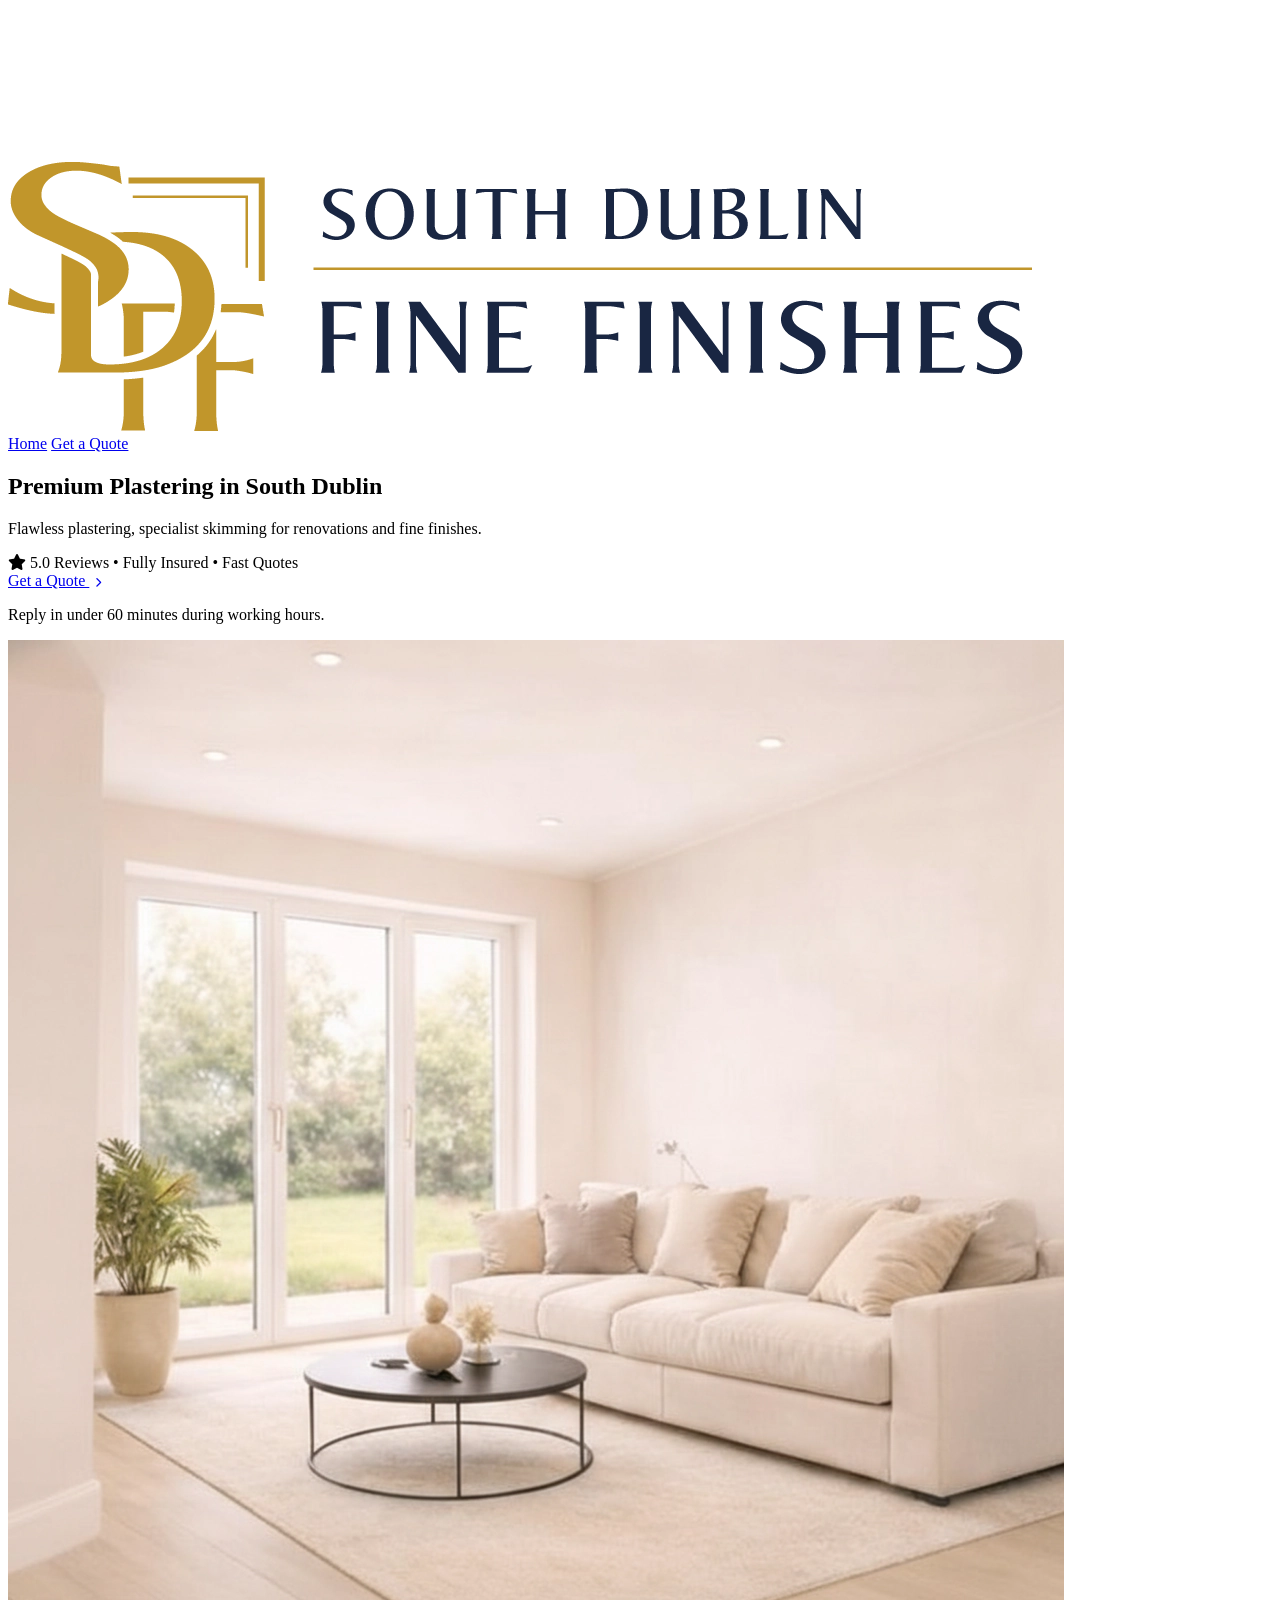
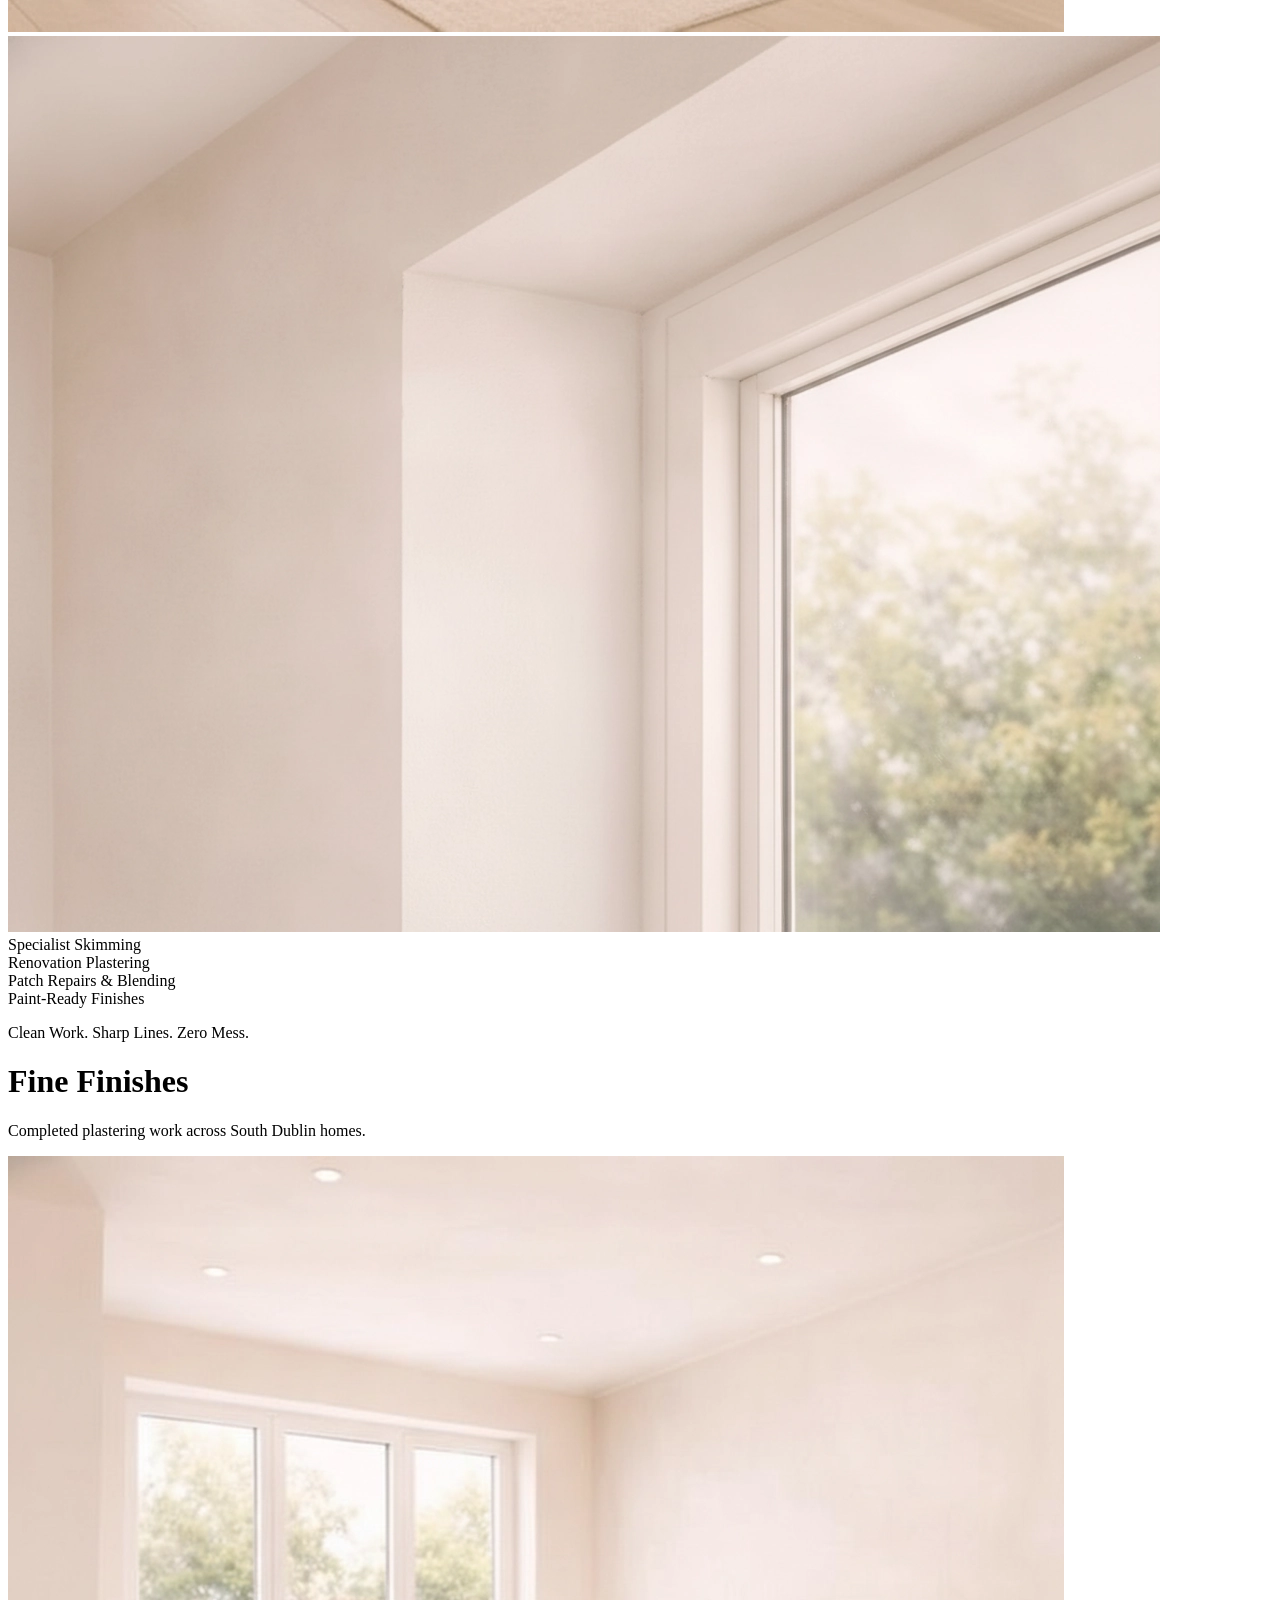
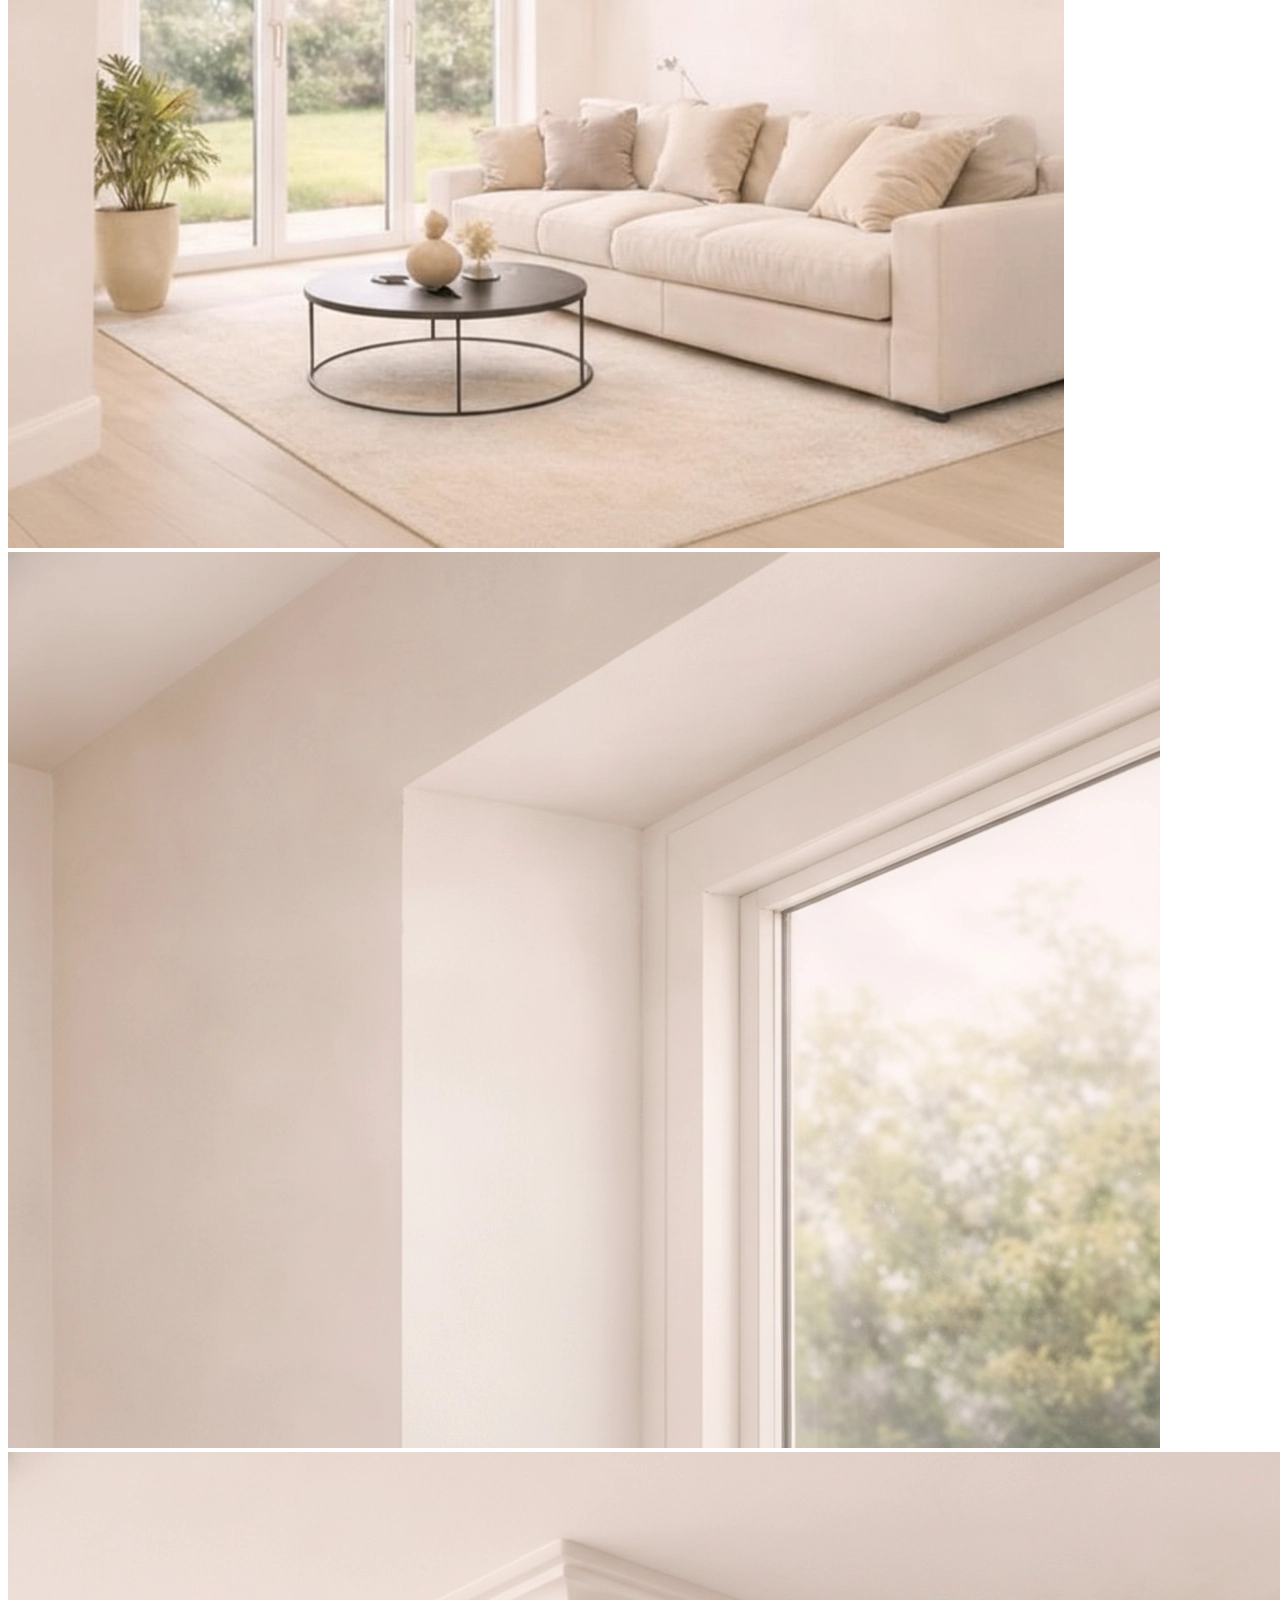
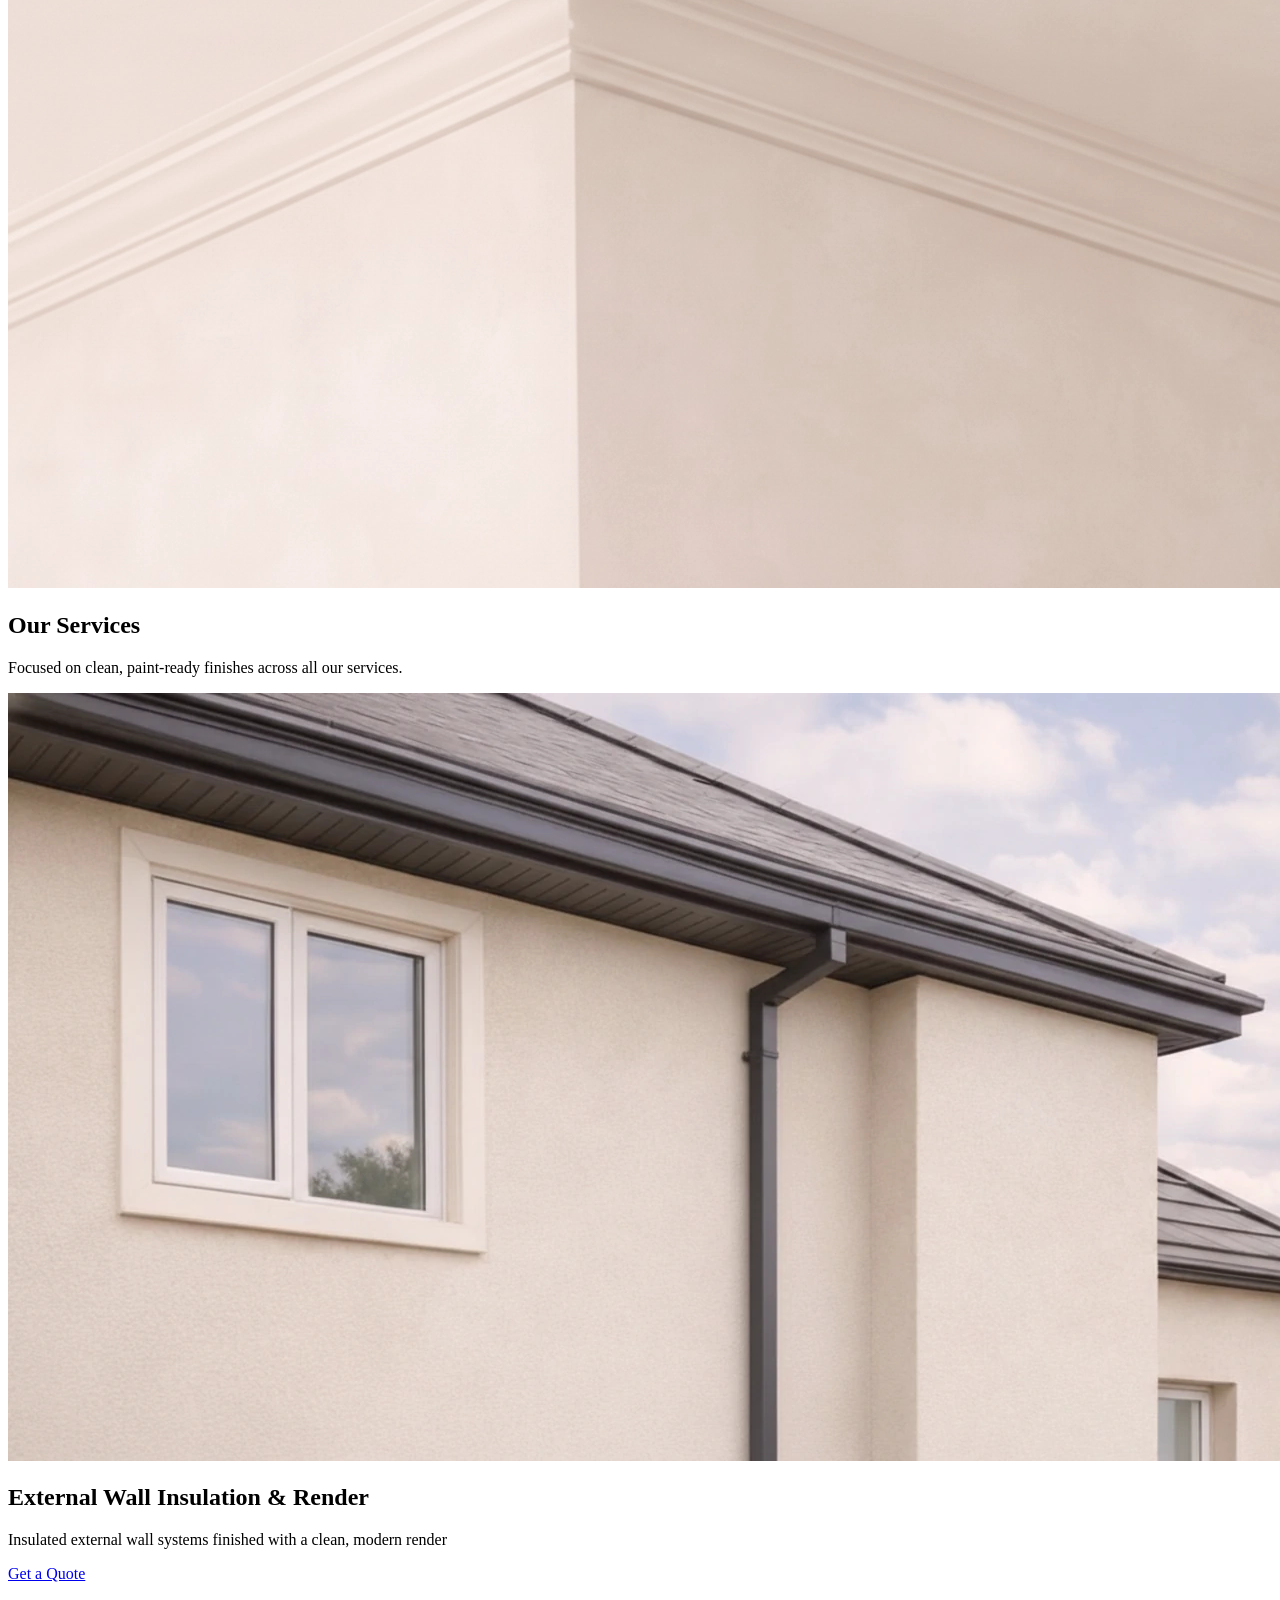
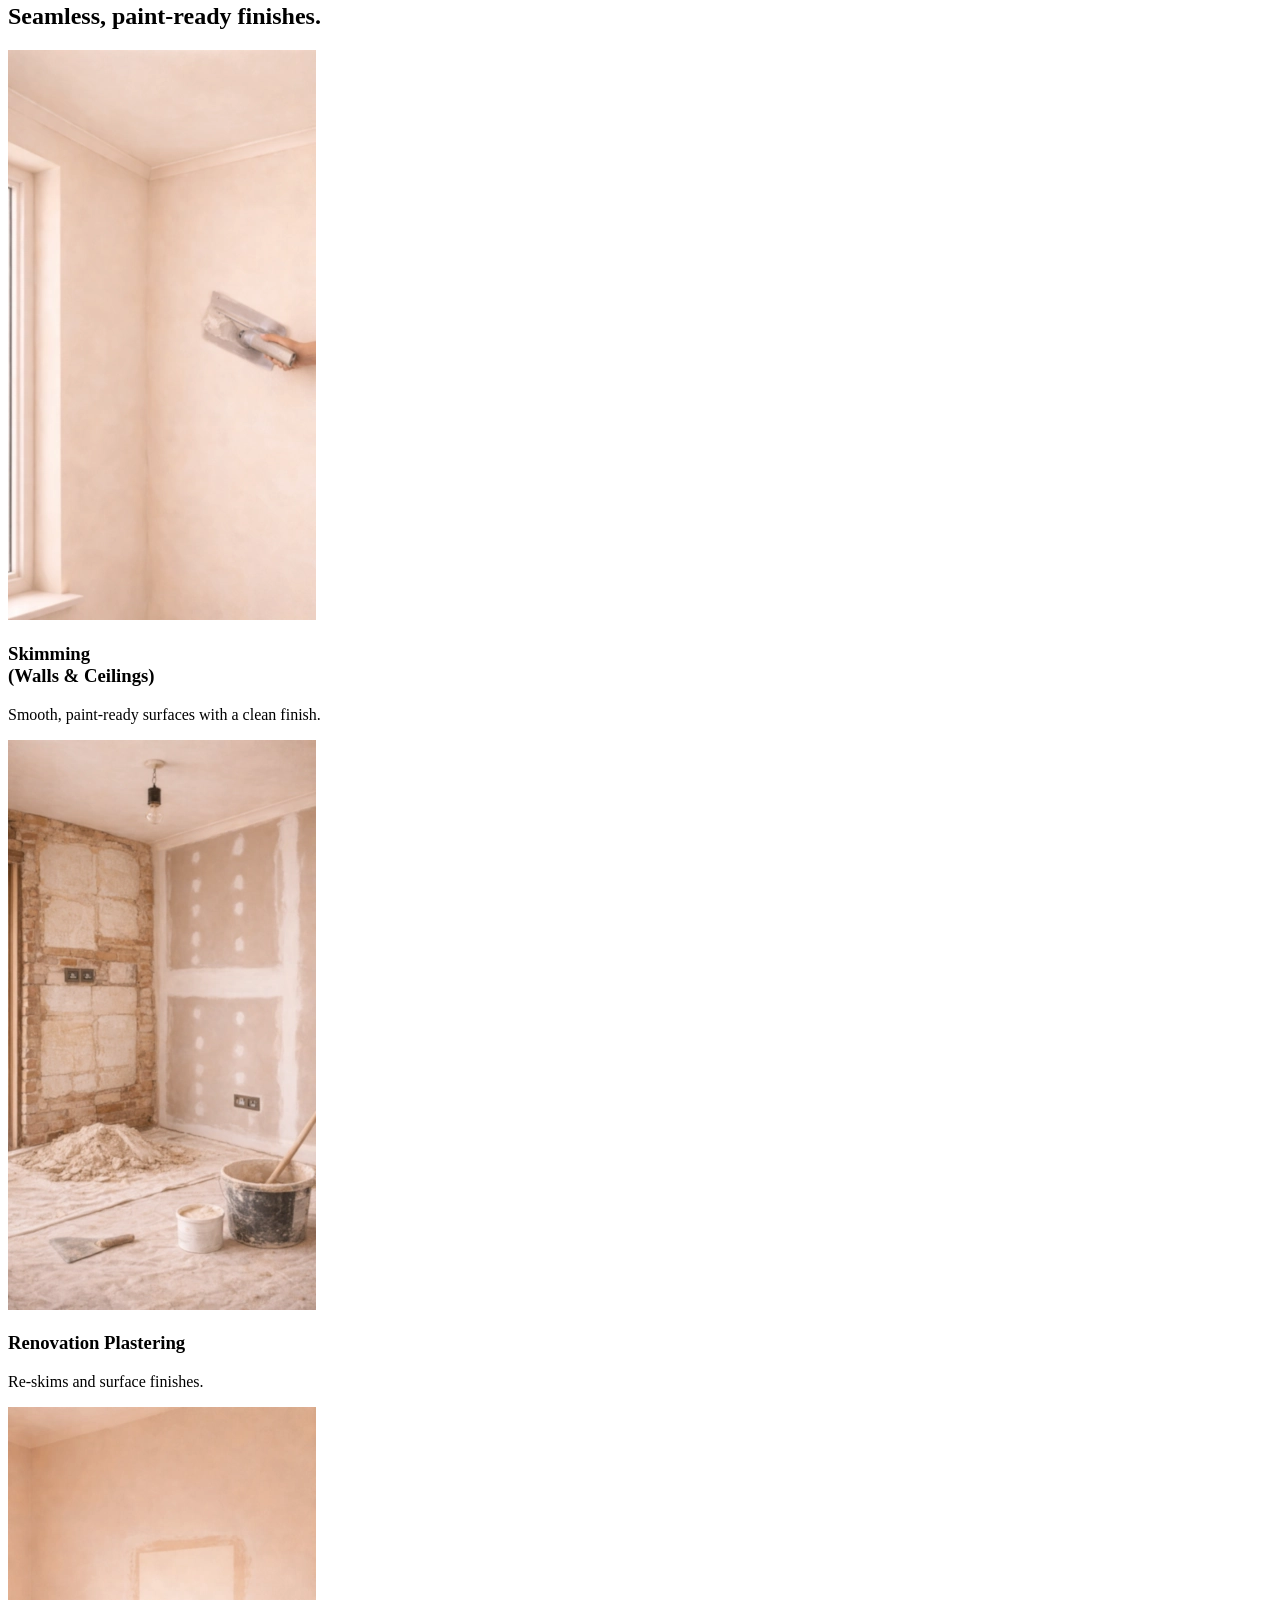
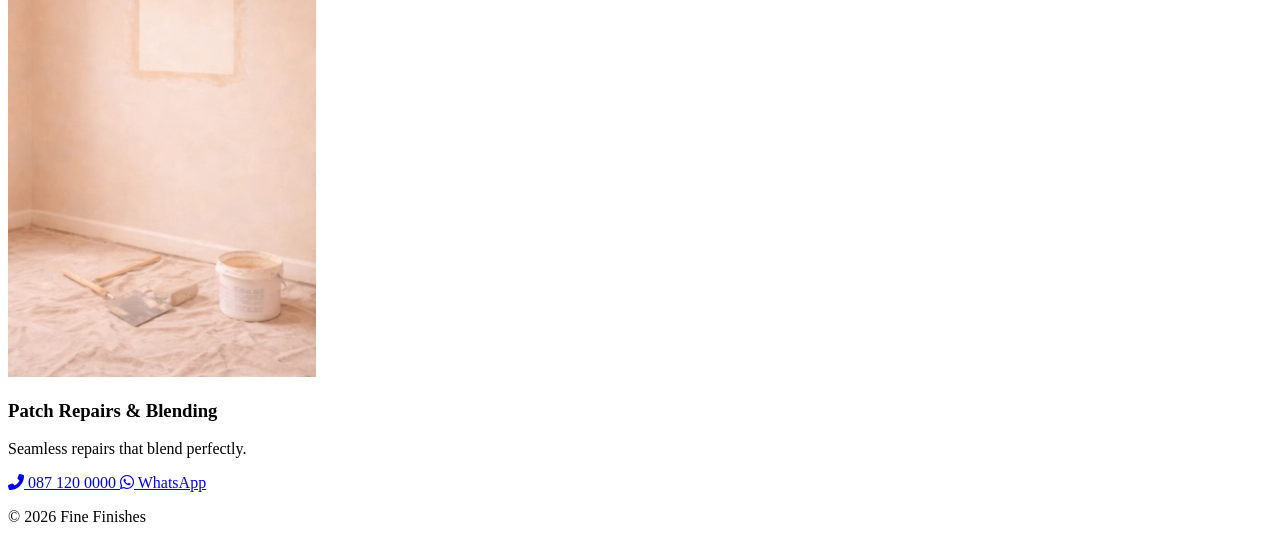
==== index.html @ 0a3cdefa "update" ====
<!DOCTYPE html>
<html lang="en">
<head>
    <meta charset="UTF-8">
    <meta name="viewport" content="width=device-width, initial-scale=1.0">
    <title>Fine Finishes</title>
    <link rel="apple-touch-icon" href="apple-touch-icon.png"/>
    <link rel="shortcut icon" type="image/x-icon" href="favicon.ico?"/>
    <link rel="preconnect" href="https://fonts.googleapis.com">
    <link rel="preconnect" href="https://fonts.gstatic.com" crossorigin>
    <link href="https://fonts.googleapis.com/css2?family=Lato:wght@300;400;700&family=Playfair+Display:wght@400;500;600&display=swap" rel="stylesheet">
    <link rel="stylesheet" href="styles.css">
    <link rel="stylesheet" href="https://cdnjs.cloudflare.com/ajax/libs/font-awesome/6.4.0/css/all.min.css">
</head>
<body>
    <div class="site-wrapper reveal-on-scroll">
        <svg class="minimized" xmlns='http://www.w3.org/2000/svg'>
            <filter id="noise" x="0%" y="0%" width="100%" height="110%">
            <feTurbulence type="turbulence" baseFrequency="0.002 0.07" numOctaves="1" result="noiseTexture"/>
            <feComponentTransfer in="noiseTexture" result="hardNoise">
                <feFuncA type="linear" slope="5" intercept="-1"/>
            </feComponentTransfer>
            <feColorMatrix type="matrix" in="hardNoise" result="coloredNoise"
            values="0.6 0 0 0 0
                    0.5 0 0 0 0
                    0.4 0 0 0 0
                    0 0 0 0.15 0"/>
            <feBlend in="coloredNoise" in2="SourceGraphic" mode="soft-light"/>
        </filter>
        </svg>
        <header>
            <a href="./" class="logo-container"> 
                <img src="static/logo-1024.png">
            </a>
            <div class="header-nav">
                <a href="./">Home</a>
                <a href="quote">Get a Quote</a>
            </div>
        </header>
        <main>
            <section class="hero-content">
                <h1>Premium Plastering in South Dublin</h1>
                <p class="subheadline">
                    Flawless plastering, specialist skimming
                    for renovations and fine finishes.
                </p>
                <div class="trust-bar">
                    <span><i class="fas fa-star star"></i> 5.0 Reviews</span>
                    <span class="dot">•</span>
                    <span>Fully Insured</span>
                    <span class="dot">•</span>
                    <span>Fast Quotes</span>
                </div>
                <a href="quote" class="btn-primary">Get a Quote <i class="fas fa-chevron-right" style="font-size: 10px; margin-left: 6px;"></i></a>
                <p class="micro-copy">Reply in under 60 minutes during working hours.</p>
                <div class="side-images-container">
                    <img class="reveal-from-left-slow" src="static/hero-image-1.webp">
                    <img class="reveal-from-right-slow" src="static/hero-image-2.webp">
                </div>
                <div class="service-story-reel">
                    <div class="reel-item">Specialist Skimming</div>
                    <div class="reel-item">Renovation Plastering</div>
                    <div class="reel-item">Patch Repairs <span class="and">&</span> Blending</div>
                    <div class="reel-item">Paint-Ready Finishes</div>
                </div>
                <div class="stacked-headline">
                    <p>Clean Work. Sharp Lines. Zero Mess.</p>
                </div>
            </section>
            <div class="horizontal-fade"></div>
            <div class="hero-subcontent">
                <h1>Fine Finishes</h1>
                <p>Completed plastering work across South Dublin homes.</p>
            </div>
            <div class="images-grid flex flex-row">
                <div class="images-grid-left reveal-from-left">
                    <img src="static/hero-image-1.webp">
                </div>
                <div class="images-grid-right flex flex-col reveal-from-right">
                    <img src="static/hero-image-2.webp">
                    <img src="static/hero-image-3.webp">
                </div>
            </div>
            <div class="horizontal-fade"></div>
            <section class="our-services" id="our-services">
                <div class="our-services-title">
                    <h1>Our Services</h1>
                    <p class="subheadline">Focused on clean, paint-ready finishes across all our services.</p>
                </div>
                <div class="services-external">
                    <img class="reveal-on-scroll-fade" src="static/services-external.webp">
                    <h2>External Wall Insulation <span>&</span> Render</h2>
                    <p>Insulated external wall systems finished with a clean, modern render</p>
                    <a href="quote" class="btn-primary">Get a Quote</a>
                </div>
                <div class="services-main">
                    <h2>Seamless, paint-ready finishes.</h2>
                    <div class="services-grid">
                        <div class="services-grid-item">
                            <div class="image-container reveal-from-left-fast">
                                <img src="static/services-skimming.webp">
                            </div>
                                
                            
                            <h3>Skimming<br><span>(Walls <span class="and">&</span> Ceilings)</span></h3>
                            <p>Smooth, paint-ready surfaces with a clean finish.</p>
                        </div>
                        <div class="services-grid-item">
                            <div class="image-container reveal-on-scroll-fade">
                                <img src="static/services-renovation.webp">
                            </div>
                            <h3>Renovation Plastering</h3>
                            <p>Re-skims and surface finishes.</p>
                        </div>
                        <div class="services-grid-item">
                            <div class="image-container reveal-from-right-fast">
                                <img src="static/services-patch_repairs.webp">
                            </div>
                            <h3>Patch Repairs <span class="and">&</span> Blending</span></h3>
                            <p>Seamless repairs that blend perfectly.</p>
                        </div>
                    </div>
                </div>
            </section>
            <div class="horizontal-fade"></div>
        </main>
        <div id="fullscreen-spinner" class="fixed loading-spinner-container spinner show">
            <div class="spinner-border show-spinner" role="status">
                <span hidden>Loading...</span>
            </div>
        </div>
        <div class="sticky-footer">
            <div class="footer-content">
                <a href="tel:0871200000" class="phone-link">
                    <i class="fas fa-phone-alt phone-icon"></i> 087 120 0000
                </a>
                <a href="https://wa.me/0871200000" class="whatsapp-btn">
                    <i class="fab fa-whatsapp"></i> WhatsApp
                </a>
            </div>
            <p>© 2026 Fine Finishes </p>
        </div>
    </div>
<script src="loader.min.js"></script>
</body>
</html>
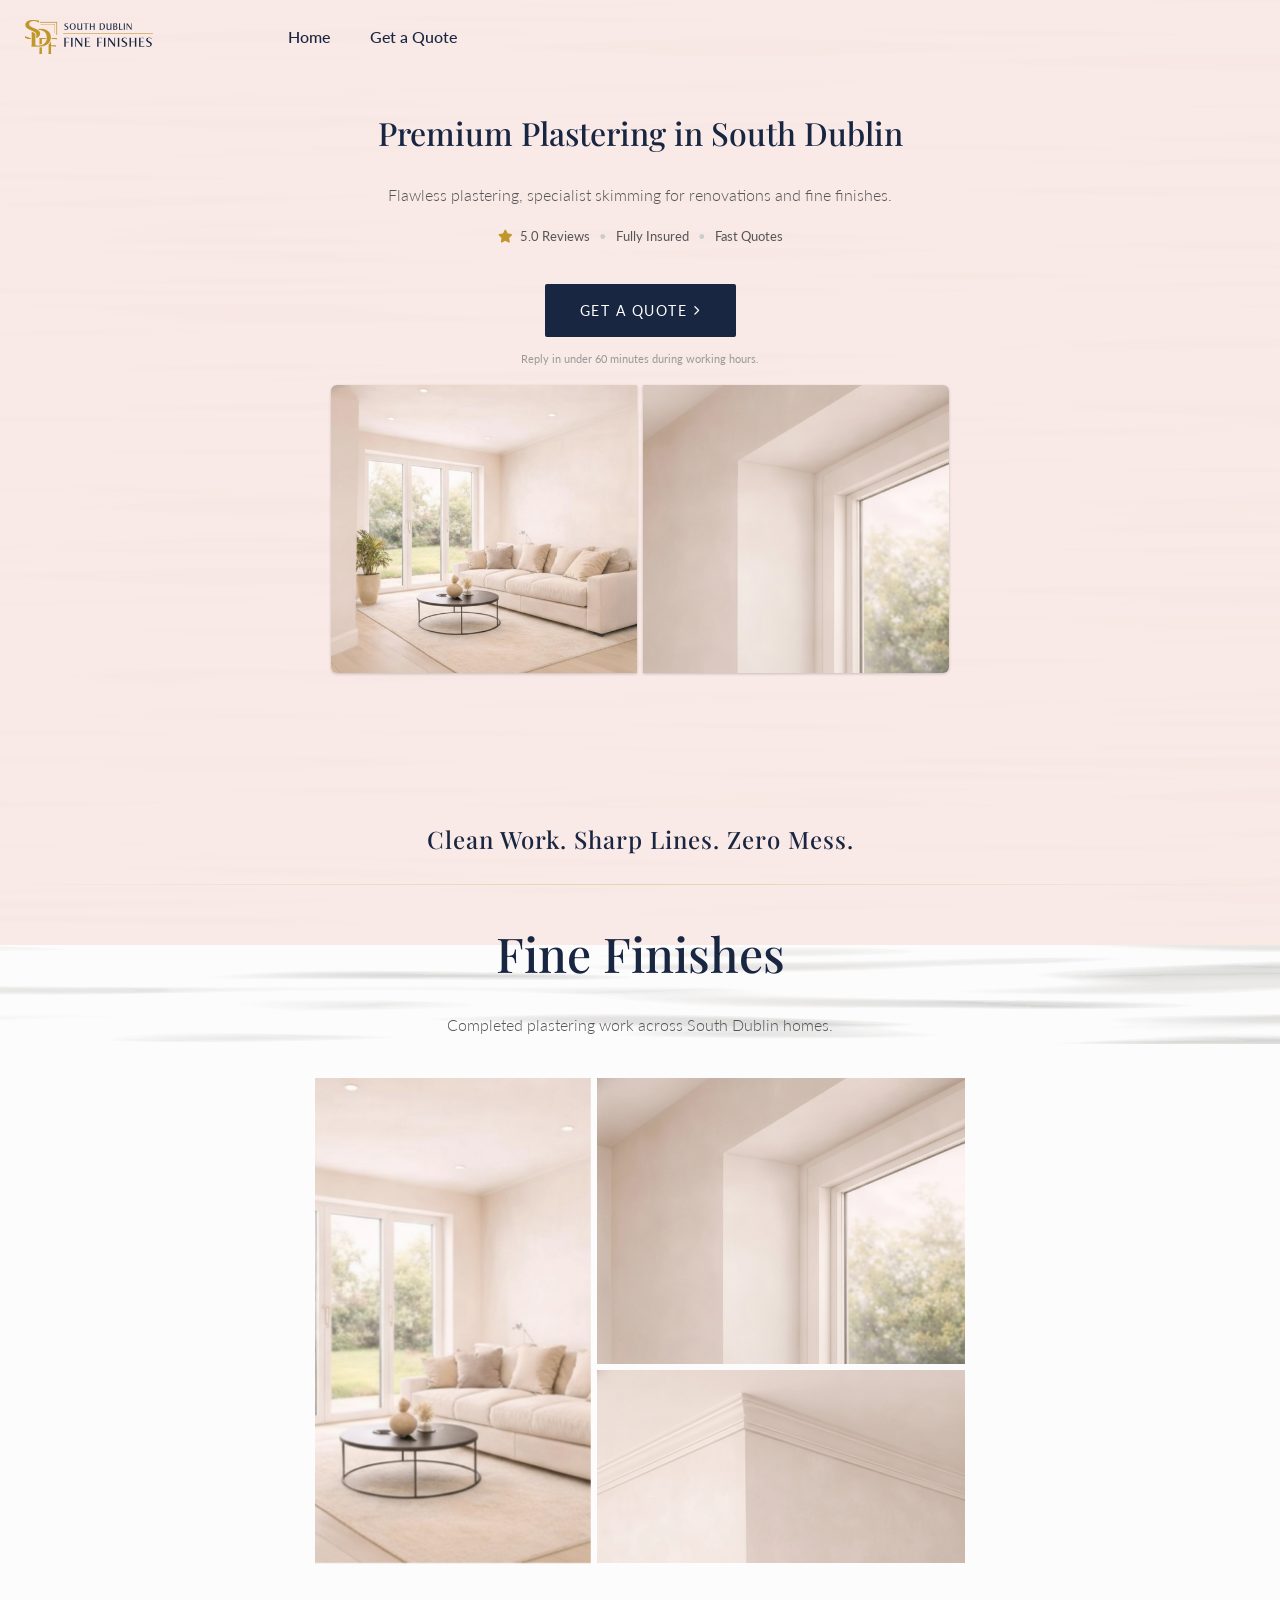
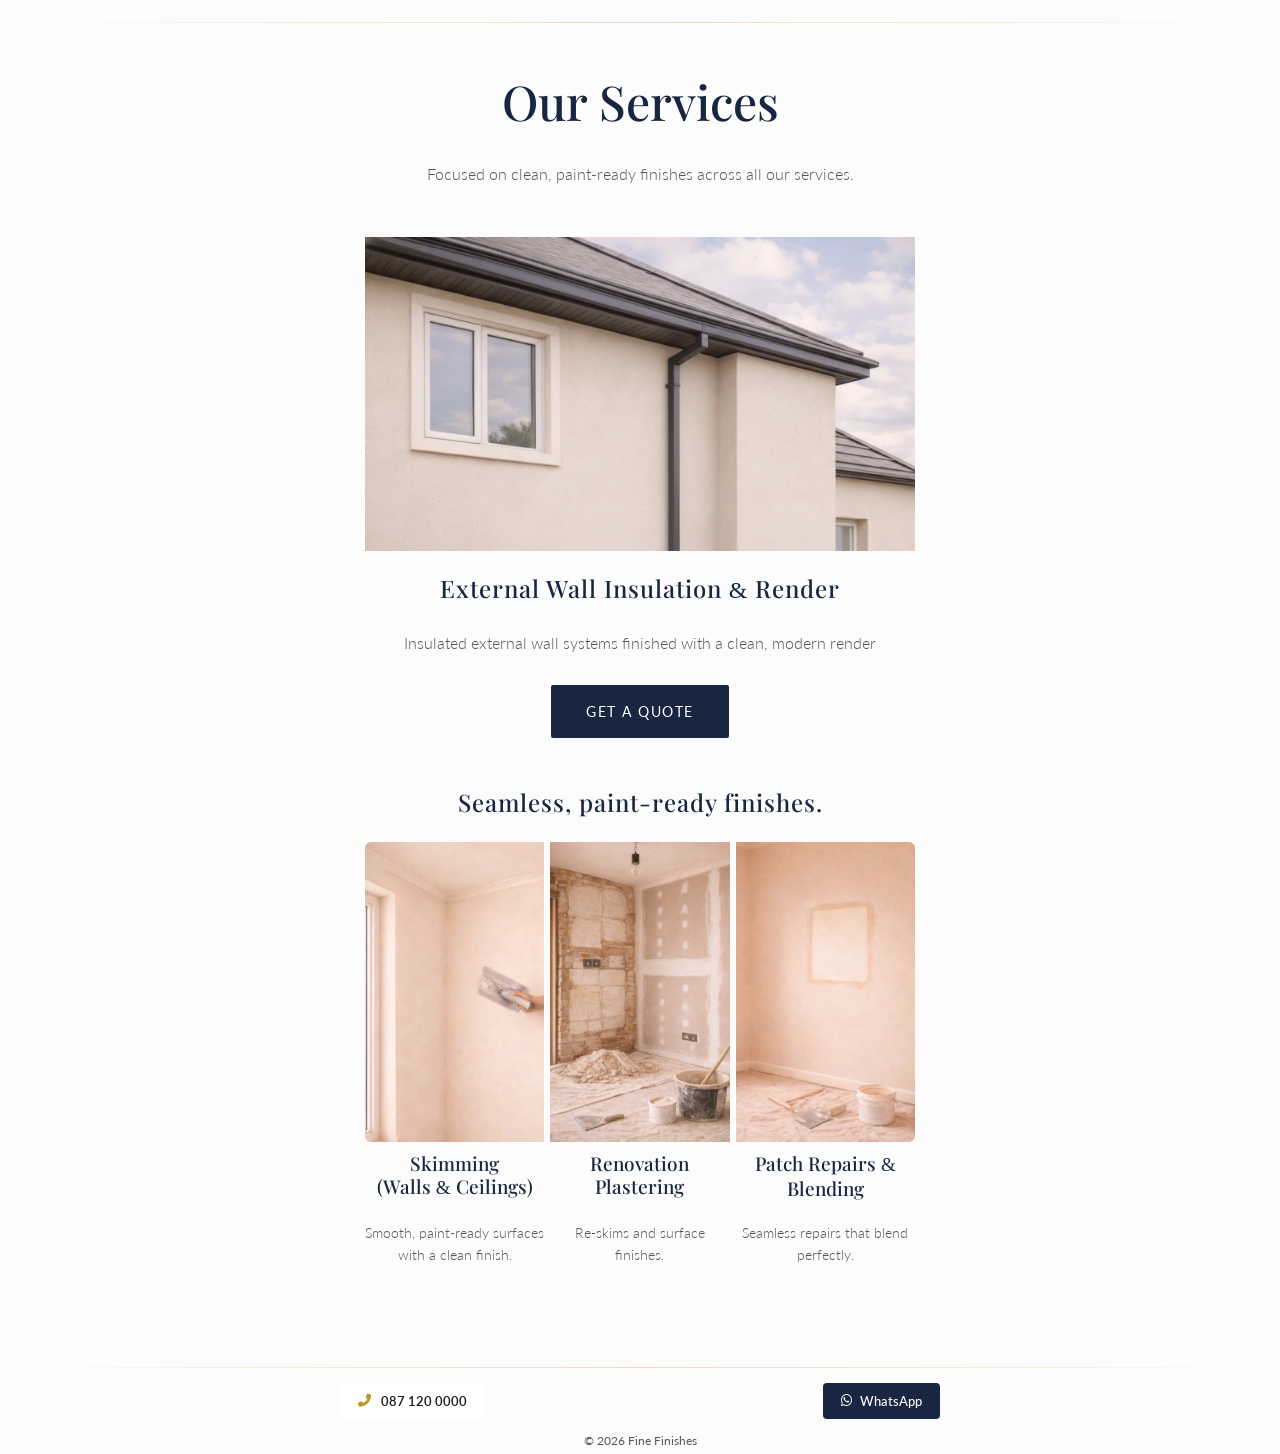
==== commit b25e9d9f: "update" ====
--- a/index.html
+++ b/index.html
@@ -9,7 +9,7 @@
     <link rel="preconnect" href="https://fonts.googleapis.com">
     <link rel="preconnect" href="https://fonts.gstatic.com" crossorigin>
     <link href="https://fonts.googleapis.com/css2?family=Lato:wght@300;400;700&family=Playfair+Display:wght@400;500;600&display=swap" rel="stylesheet">
-    <link rel="stylesheet" href="styles.css">
+    <link rel="stylesheet" href="styles.min.css">
     <link rel="stylesheet" href="https://cdnjs.cloudflare.com/ajax/libs/font-awesome/6.4.0/css/all.min.css">
 </head>
 <body>
--- a/styles.min.css
+++ b/styles.min.css
@@ -0,0 +1 @@
+.skeleton,.skeleton span{color:rgba(255,255,255,0)!important}#fullscreen-spinner,#submit-spinner{transition:.3s;z-index:9999;pointer-events:none}#fullscreen-spinner,body::before{position:fixed;top:0;left:0;width:100%;height:100%}.text-left,form p{text-align:left}.swal2-popup.swal2-modal.swal2-show,body::before{background-color:#f9eae7}@font-face{font-family:SerifFont;src:url(static/fonts/serif.woff2) format("woff2"),url(static/fonts/serif.woff) format("woff");font-weight:auto;font-style:normal;font-display:swap}:root{--primary-text:#1a1a1a;--secondary-text:#555555;--navy-blue:#192642;--gold:#c1962b;--white:#ffffff;--bg-color:#fcfcfc}*{box-sizing:border-box;margin:0;padding:0}textarea{resize:none;min-height:100px}.reveal-on-scroll{opacity:0;transform:translateY(40px);will-change:opacity,transform}.reveal-on-scroll.is-visible{opacity:1;transform:translateY(0);transition:opacity 1s cubic-bezier(.25, 1, .5, 1),transform 1s cubic-bezier(.25, 1, .5, 1)}.reveal-on-scroll-fade{opacity:0;transform:translateY(10px)}.reveal-on-scroll-fade.is-visible{opacity:1;transform:translateY(0);transition:opacity .8s,transform .8s}.reveal-from-left,.reveal-from-left-fast,.reveal-from-left-slow{opacity:0;transform:translateX(-100px);will-change:opacity,transform}.reveal-from-right,.reveal-from-right-fast,.reveal-from-right-slow{opacity:0;transform:translateX(100px);will-change:opacity,transform}.reveal-from-left.is-visible,.reveal-from-right.is-visible{opacity:1;transform:translateX(0);transition:opacity 1s cubic-bezier(.25, 1, .5, 1),transform 1.5s}.reveal-from-left-slow.is-visible,.reveal-from-right-slow.is-visible{opacity:1;transform:translateX(0);transition:opacity 1s cubic-bezier(.25, 1, .5, 1),transform 3s}.reveal-from-left-fast.is-visible,.reveal-from-right-fast.is-visible{opacity:1;transform:translateX(0);transition:opacity .8s cubic-bezier(.25, 1, .5, 1),transform .8s}.skeleton{animation:1s linear infinite alternate skeleton-loading;opacity:.7;border:none!important;pointer-events:none!important;transition:.2s ease-in-out}.skeleton svg{stroke:rgba(255,255,255,0)!important}.skeleton::placeholder{opacity:0}@keyframes skeleton-loading{0%{background-color:#a3b7c1}100%{background-color:#e0e7ea}}.delay-100{transition-delay:0.1s}.delay-200{transition-delay:0.2s}.delay-300{transition-delay:0.3s}.reveal-scale-up{opacity:0;transform:scale(.95);transition:opacity 1s,transform 1s}.reveal-scale-up.is-visible{opacity:1;transform:scale(1)}body{font-family:Lato,sans-serif;background-color:var(--bg-color);color:var(--primary-text)}.site-wrapper{overflow:hidden;width:100%;min-height:100vh;display:flex;flex-direction:column}.our-services h2,h1{font-family:"Playfair Display",serif;font-weight:500;line-height:1.2}#fullscreen-spinner{opacity:0;display:flex;justify-content:center;align-items:center;background:#f9eae7}#fullscreen-spinner.show,#submit-spinner.show{opacity:1;pointer-events:all}.spinner-border{display:inline-block;width:2rem;height:2rem;vertical-align:text-bottom;border:.25em solid var(--navy-blue);border-right-color:transparent;border-radius:50%;-webkit-animation:.75s linear infinite spinner-border;animation:.75s linear infinite spinner-border}.btn-primary,.flex,.header-nav,.sticky-footer,.trust-bar,header,main{display:flex}@keyframes spinner-border{100%{-webkit-transform:rotate(360deg);transform:rotate(360deg)}}header{justify-content:space-between;align-items:center;padding:20px 15px;background-color:transparent;z-index:100}.flex-row,.images-grid{flex-direction:row}.minimized{height:0;width:0}.flex-col,.upload-container{flex-direction:column}.text-center{text-align:center}.text-right{text-align:right}.horizontal-fade{height:1px;width:100%;background:linear-gradient(to right,transparent,rgba(193,150,43,.3),transparent)}.logo-container{display:flex;align-items:center;gap:12px;text-decoration:none;color:inherit}.logo-container img{width:128px;height:auto;object-fit:contain}.header-nav a,.menu-btn,.our-services h2,h1{color:var(--navy-blue)}.menu-btn{font-size:24px;cursor:pointer;background:0 0;border:none}.subheadline,.trust-bar{color:var(--secondary-text)}.header-nav{align-items:center;gap:20px}.header-nav a{text-decoration:none;font-weight:500;font-size:16px;transition:color .3s}.header-nav a.active{color:var(--gold);font-weight:600}main{flex:1;flex-direction:column}.contact-section,.contact-title,.hero-content,.our-services{position:relative;text-align:center;padding:20px 25px 10px;max-width:600px;margin:0 auto;z-index:10}.subheadline,h1{margin-bottom:20px}.hero-content{min-height:90vh;display:flex;flex-direction:column}.hero-content h1{font-size:clamp(1.5rem, 7vw, 2rem)}.contact-title h1{margin-bottom:10px}.contact-title p{font-size:clamp(16px, 2.5vw, 20px)}.our-services h2{font-size:24px;margin-bottom:25px;letter-spacing:1px}.contact-section h3,.image-text h3,.micro-copy,.submit-btn p,input,textarea{font-family:Lato,sans-serif}.help-section h3,.services-grid-item h3,.stacked-headline{font-family:"Playfair Display",serif}body::before{content:"";filter:url(#noise);z-index:-2;height:110%;top:-5%}h1{font-size:34px}.subheadline{font-weight:300;font-size:16px;line-height:1.6}.trust-bar{justify-content:center;align-items:center;flex-wrap:wrap;gap:4px;font-size:13px;margin-bottom:40px}.star{color:var(--gold);margin-right:4px}.dot{color:#ccc;margin:0 5px}.btn-primary{background-color:var(--navy-blue);color:#fff;text-decoration:none;padding:18px 35px;font-size:14px;font-weight:400;text-transform:uppercase;letter-spacing:1.5px;width:fit-content;align-items:center;margin-inline:auto;margin-bottom:15px;border-radius:2px;user-select:none;transition:background-color .3s}.image-text h3.bold,.phone-link{font-weight:600}.micro-copy{font-size:11px;color:#999;margin-bottom:20px}.image-wrapper{position:relative;width:100%;height:450px;margin-top:-20px;overflow:hidden;background-color:var(--bg-color)}.hero-image,.images-grid-left img,.preview-item img{height:100%;width:100%;object-fit:cover}.hero-image{object-position:center bottom;-webkit-mask-image:linear-gradient(to bottom,transparent 0%,black 25%);mask-image:linear-gradient(to bottom,transparent 0%,black 25%)}.image-text{position:absolute;bottom:30px;left:25px;z-index:20;text-shadow:0 2px 4px rgba(0,0,0,.3)}.image-wrapper::after,.sticky-footer{bottom:0;left:0;pointer-events:none;width:100%}.image-text h3{font-size:20px;font-weight:300;color:#fff;margin-bottom:4px}.image-wrapper::after{content:"";position:absolute;height:40%;background:linear-gradient(to top,rgba(0,0,0,.5),transparent)}.sticky-footer{position:sticky;padding:15px 25px 6px;justify-content:center;flex-direction:column;align-items:center;z-index:200}.sticky-footer p{font-size:12px;color:var(--secondary-text);margin-top:14px}.phone-link,.whatsapp-btn{text-decoration:none;padding:10px 18px;border-radius:4px;font-size:13px;pointer-events:auto;display:flex}.footer-content{width:100%;max-width:600px;display:flex;justify-content:space-between;align-items:center}.phone-link{color:var(--primary-text);align-items:center;gap:10px;background:#fff}.phone-icon{color:var(--gold);font-size:13px}.whatsapp-btn{background-color:var(--navy-blue);color:#fff;font-weight:500;align-items:center;gap:8px}.stacked-headline{color:var(--navy-blue);font-size:clamp(1px, 4.5vw, 24px);font-weight:500;margin-bottom:20px;line-height:1.2;letter-spacing:1px;align-self:center;display:flex;align-items:flex-end}.hero-subcontent{position:relative;text-align:center;padding:10px 25px;max-width:600px;margin:0 auto;z-index:10}.images-grid,.our-services{margin-bottom:60px}.hero-subcontent h1,.our-services{margin-top:30px}.hero-subcontent p,.services-external p{color:var(--secondary-text);font-weight:300;font-size:16px;line-height:1.6;margin-bottom:30px}.images-grid{width:100vw;max-width:650px;margin-inline:auto;display:flex;gap:6px}.images-grid-right{gap:6px}.images-grid-right img{width:100%}.our-services-title,.services-external{margin-bottom:50px}.services-external img{width:100%;margin-bottom:20px}.and,.services-external h2 span,.services-grid-item h3 span.and{font-family:Noto,serif}.services-grid{display:flex;flex-direction:row;gap:6px}.services-grid .services-grid-item:first-child img{border-radius:6px 0 0 6px}.services-grid .services-grid-item:last-child img,.side-images-container img:last-child{border-radius:0 6px 6px 0}.services-grid-item{width:33%}.image-container{position:relative;overflow:hidden;margin-bottom:10px}.plaster-warmth img{filter:sepia(20%) saturate(160%) hue-rotate(-25deg) brightness(95%) contrast(95%)}.services-grid-item img{vertical-align:middle;width:100%;height:300px;object-fit:cover;object-position:right center}.services-grid-item h3{color:var(--navy-blue);font-size:clamp(1px, 3.7vw, 19px);font-weight:500;margin-bottom:20px;height:50px;line-height:1.2}.services-grid-item p,form p{color:var(--secondary-text);line-height:1.6}.services-grid-item p{font-weight:300;font-size:14px;margin-bottom:30px}section.contact-section{padding:20px 10px 0;margin:40px auto 60px}.contact-section h3{color:var(--navy-blue);font-size:clamp(14px, 3.4vw, 19px);padding-inline:10px;font-weight:500;margin-bottom:20px;height:40px;line-height:1.2}@media (min-width:768px){.hero-content,.hero-subcontent{max-width:1000px}h1{font-size:48px;margin-bottom:30px}.hero-content{padding-top:40px}.image-wrapper{height:600px}.contact-section{padding:20px 30px 0}header{justify-content:flex-start;gap:135px;padding:20px 25px}.header-nav{gap:40px}}form p,input,textarea{font-size:clamp(12px, 4.3vw, 16px)}.upload-container,input,textarea{padding:15px;background-color:transparent}.form-wrapper{width:100%;max-width:900px}form{display:flex;gap:30px;flex-wrap:wrap}.left-column,.right-column{flex:1;min-width:300px;display:flex;flex-direction:column;gap:15px}form p{font-weight:300;margin-left:12px}input,textarea{width:100%;border:1px solid #e0dada;border-radius:4px;color:#333;outline:0;transition:border-color .3s}input:focus,textarea:focus{border-color:#888}::placeholder{color:#6e6e6e;opacity:.8}input.pale-placeholder::placeholder{color:#888;font-style:italic}.upload-container{border:1px solid #e0dada;border-radius:6px;min-height:220px;display:flex;align-items:center}.upload-trigger{display:flex;flex-direction:column;align-items:center;cursor:pointer;width:100%;padding:10px;border-radius:4px;transition:background-color .2s,border-color .2s,transform .2s}.upload-trigger.drag-over{background-color:#f0f8ff;border-color:#3b82f6;transform:scale(1.02)}.upload-title{margin-top:10px;font-size:18px;color:#555}.upload-status{margin-top:5px;font-size:14px;color:#888;font-style:italic;margin-bottom:15px}.upload-text{margin-top:5px;font-size:12px;color:#888}.remove-btn,.submit-btn{color:#fff;cursor:pointer}.image-previews{display:grid;position:relative;grid-template-columns:repeat(4,1fr);gap:10px;width:100%;margin-top:10px}#submit-spinner{position:absolute;top:50%;left:30px;transform:translate(-50%,-50%);opacity:0;display:flex;justify-content:center;align-items:center}#submit-spinner .spinner-border{border:.25em solid #fff;border-right-color:transparent}.preview-item{position:relative;width:100%;aspect-ratio:1;border-radius:4px;overflow:hidden;border:1px solid #ddd}.remove-btn{position:absolute;top:2px;right:2px;background-color:rgba(54,59,78,.9);border:none;border-radius:50%;width:20px;height:20px;font-size:12px;display:flex;align-items:center;justify-content:center;line-height:1}.submit-btn,.submit-btn p{font-weight:200;font-size:20px}.submit-btn{position:relative;font-family:Lato,sans-serif;background-color:var(--navy-blue);padding-inline:15px;padding-block:20px;border:none;border-radius:4px;margin-top:5px;transition:background .3s}.submit-btn p{color:#fff;text-align:center;margin:0;line-height:1}.submit-btn p span{opacity:.7;font-size:14px}@media (hover:hover) and (pointer:fine){.header-nav a:hover{color:var(--gold)}.btn-primary:hover{background-color:#2c3e56}.upload-trigger:hover{background-color:rgba(0,0,0,.02)}.remove-btn:hover{background-color:#d9534f}.submit-btn:hover{background-color:#2c3040}}.help-section{text-align:right;margin:50px auto 0;display:flex;flex-direction:column;gap:10px;align-items:center;max-width:600px;color:var(--navy-blue)}.help-section h3{margin-bottom:10px;font-size:clamp(16px, 7vw, 24px)}.help-section p{font-family:Lato,sans-serif;font-weight:300;font-size:clamp(12px, 4.3vw, 16px)}.help-section h4,.swal2-title{font-family:"Playfair Display",serif}.help-section h4{font-size:clamp(14px, 4.5vw, 18px)}input[name=subject]{position:absolute;left:-9999px}textarea[name=message]{line-height:1.5}.include-list{display:flex;flex-direction:column;gap:10px;margin-top:20px}.include-item{display:flex;flex-direction:row;gap:18px;margin-bottom:10px;align-items:center}.include-item-details{display:flex;flex-direction:column;align-items:flex-start;gap:2px;text-align:left}.swal2-icon.swal2-success.swal2-icon-show{border-color:var(--navy-blue)!important;color:var(--navy-blue)!important}.swal2-success-line-long,.swal2-success-line-tip{background-color:var(--navy-blue)!important}.swal2-icon.swal2-warning.swal2-icon-show{border-color:#950606cc;color:#950606}.swal2-confirm.swal2-styled{background-color:var(--navy-blue)}.swal2-success-circular-line-left,.swal2-success-circular-line-right,.swal2-success-fix{background-color:rgba(0,0,0,0)!important}.swal2-success-ring{border:.25em solid var(--navy-blue)!important}.swal2-title{color:var(--navy-blue)!important;font-size:24px;font-weight:500;margin-bottom:20px;line-height:1.2}.swal2-html-container{font-family:Lato,sans-serif;font-weight:300;font-size:19px;color:var(--navy-blue)!important}@media (max-width:768px){.help-section{text-align:center}.thumbnails{justify-content:center}.image-previews{grid-template-columns:repeat(3,1fr)}}.service-story-reel{position:relative;width:100%;max-width:800px;margin:20px auto;display:flex;align-items:center;justify-content:center;overflow:hidden;background-color:transparent;height:100px;flex-grow:1}.reel-item{position:absolute;color:var(--navy-blue);font-family:"Playfair Display",serif;font-size:clamp(1.5rem, 7vw, 2rem);font-weight:500;user-select:none;letter-spacing:1px;text-align:center;opacity:0;transform:translateY(10px);animation:16s infinite fadeCycle}.reel-item:first-child{animation-delay:0s}.reel-item:nth-child(2){animation-delay:4s}.reel-item:nth-child(3){animation-delay:8s}.reel-item:nth-child(4){animation-delay:12s}@keyframes fadeCycle{0%{opacity:0;transform:translateY(10px)}20%,5%{opacity:1;transform:translateY(0)}25%{opacity:0;transform:translateY(-10px)}100%{opacity:0}}.side-images-container{display:flex;flex-direction:row;position:relative;gap:6px;justify-content:center}.side-images-container img{width:380px;max-width:40%;max-height:min(calc(100% - 12px),200px);object-fit:cover;border-radius:6px 0 0 6px;box-shadow:0 1px 3px rgba(0,0,0,.2)}
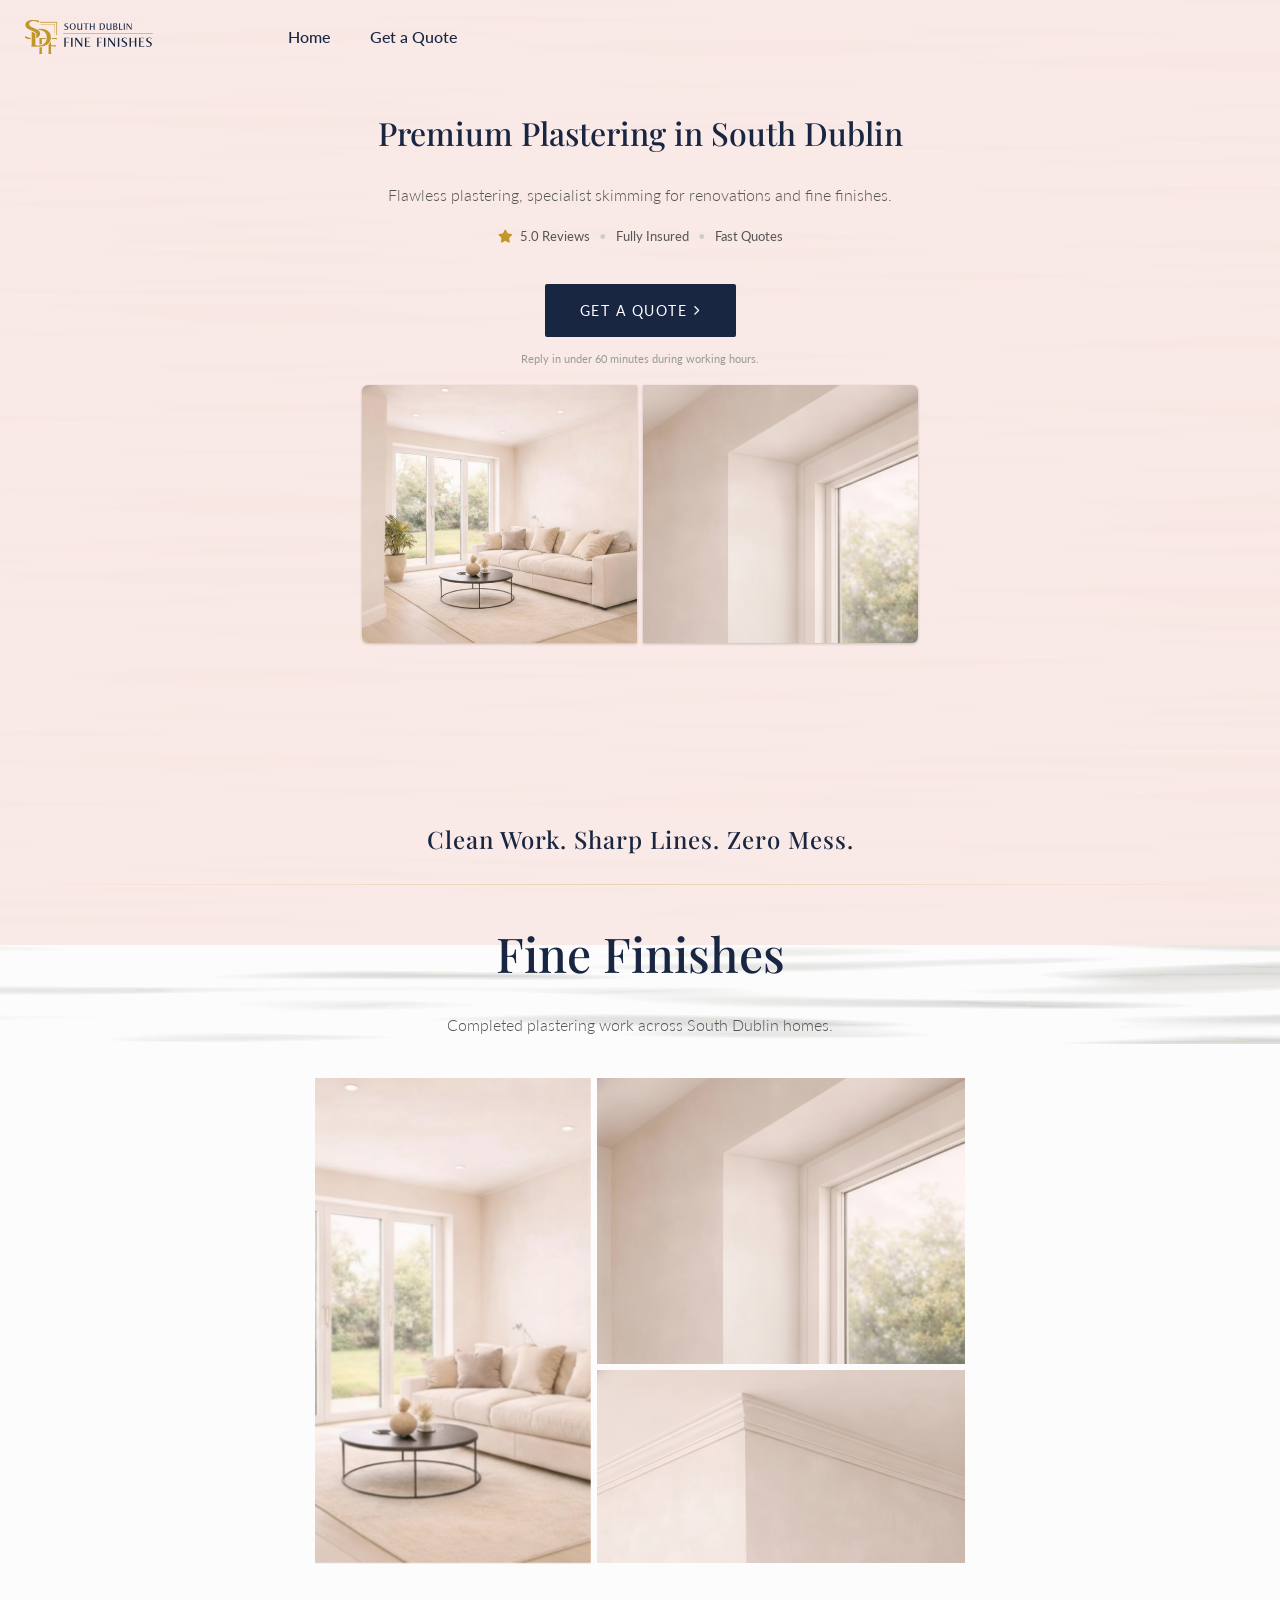
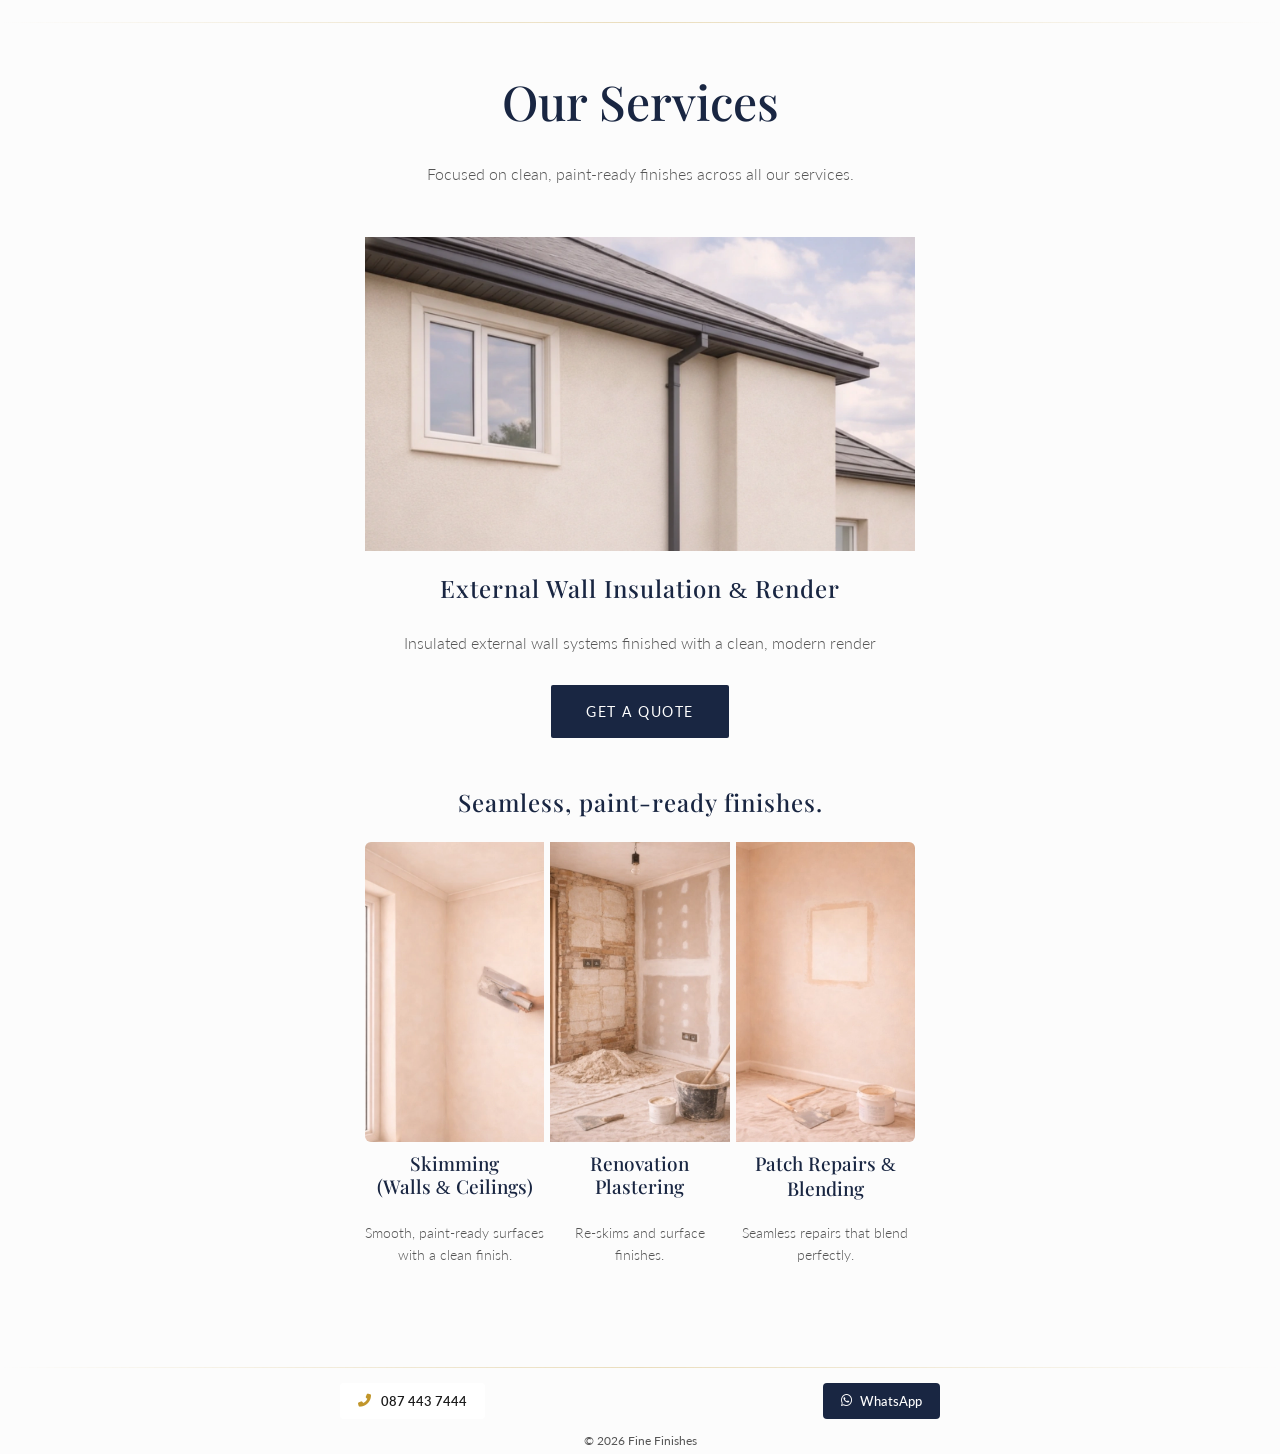
==== commit 979da33f: "update" ====
--- a/index.html
+++ b/index.html
@@ -131,10 +131,10 @@
         </div>
         <div class="sticky-footer">
             <div class="footer-content">
-                <a href="tel:0871200000" class="phone-link">
-                    <i class="fas fa-phone-alt phone-icon"></i> 087 120 0000
+                <a href="tel:0874437444" class="phone-link">
+                    <i class="fas fa-phone-alt phone-icon"></i> 087 443 7444
                 </a>
-                <a href="https://wa.me/0871200000" class="whatsapp-btn">
+                <a href="https://wa.me/0874437444" class="whatsapp-btn">
                     <i class="fab fa-whatsapp"></i> WhatsApp
                 </a>
             </div>
--- a/styles.min.css
+++ b/styles.min.css
@@ -1 +1 @@
-.skeleton,.skeleton span{color:rgba(255,255,255,0)!important}#fullscreen-spinner,#submit-spinner{transition:.3s;z-index:9999;pointer-events:none}#fullscreen-spinner,body::before{position:fixed;top:0;left:0;width:100%;height:100%}.text-left,form p{text-align:left}.swal2-popup.swal2-modal.swal2-show,body::before{background-color:#f9eae7}@font-face{font-family:SerifFont;src:url(static/fonts/serif.woff2) format("woff2"),url(static/fonts/serif.woff) format("woff");font-weight:auto;font-style:normal;font-display:swap}:root{--primary-text:#1a1a1a;--secondary-text:#555555;--navy-blue:#192642;--gold:#c1962b;--white:#ffffff;--bg-color:#fcfcfc}*{box-sizing:border-box;margin:0;padding:0}textarea{resize:none;min-height:100px}.reveal-on-scroll{opacity:0;transform:translateY(40px);will-change:opacity,transform}.reveal-on-scroll.is-visible{opacity:1;transform:translateY(0);transition:opacity 1s cubic-bezier(.25, 1, .5, 1),transform 1s cubic-bezier(.25, 1, .5, 1)}.reveal-on-scroll-fade{opacity:0;transform:translateY(10px)}.reveal-on-scroll-fade.is-visible{opacity:1;transform:translateY(0);transition:opacity .8s,transform .8s}.reveal-from-left,.reveal-from-left-fast,.reveal-from-left-slow{opacity:0;transform:translateX(-100px);will-change:opacity,transform}.reveal-from-right,.reveal-from-right-fast,.reveal-from-right-slow{opacity:0;transform:translateX(100px);will-change:opacity,transform}.reveal-from-left.is-visible,.reveal-from-right.is-visible{opacity:1;transform:translateX(0);transition:opacity 1s cubic-bezier(.25, 1, .5, 1),transform 1.5s}.reveal-from-left-slow.is-visible,.reveal-from-right-slow.is-visible{opacity:1;transform:translateX(0);transition:opacity 1s cubic-bezier(.25, 1, .5, 1),transform 3s}.reveal-from-left-fast.is-visible,.reveal-from-right-fast.is-visible{opacity:1;transform:translateX(0);transition:opacity .8s cubic-bezier(.25, 1, .5, 1),transform .8s}.skeleton{animation:1s linear infinite alternate skeleton-loading;opacity:.7;border:none!important;pointer-events:none!important;transition:.2s ease-in-out}.skeleton svg{stroke:rgba(255,255,255,0)!important}.skeleton::placeholder{opacity:0}@keyframes skeleton-loading{0%{background-color:#a3b7c1}100%{background-color:#e0e7ea}}.delay-100{transition-delay:0.1s}.delay-200{transition-delay:0.2s}.delay-300{transition-delay:0.3s}.reveal-scale-up{opacity:0;transform:scale(.95);transition:opacity 1s,transform 1s}.reveal-scale-up.is-visible{opacity:1;transform:scale(1)}body{font-family:Lato,sans-serif;background-color:var(--bg-color);color:var(--primary-text)}.site-wrapper{overflow:hidden;width:100%;min-height:100vh;display:flex;flex-direction:column}.our-services h2,h1{font-family:"Playfair Display",serif;font-weight:500;line-height:1.2}#fullscreen-spinner{opacity:0;display:flex;justify-content:center;align-items:center;background:#f9eae7}#fullscreen-spinner.show,#submit-spinner.show{opacity:1;pointer-events:all}.spinner-border{display:inline-block;width:2rem;height:2rem;vertical-align:text-bottom;border:.25em solid var(--navy-blue);border-right-color:transparent;border-radius:50%;-webkit-animation:.75s linear infinite spinner-border;animation:.75s linear infinite spinner-border}.btn-primary,.flex,.header-nav,.sticky-footer,.trust-bar,header,main{display:flex}@keyframes spinner-border{100%{-webkit-transform:rotate(360deg);transform:rotate(360deg)}}header{justify-content:space-between;align-items:center;padding:20px 15px;background-color:transparent;z-index:100}.flex-row,.images-grid{flex-direction:row}.minimized{height:0;width:0}.flex-col,.upload-container{flex-direction:column}.text-center{text-align:center}.text-right{text-align:right}.horizontal-fade{height:1px;width:100%;background:linear-gradient(to right,transparent,rgba(193,150,43,.3),transparent)}.logo-container{display:flex;align-items:center;gap:12px;text-decoration:none;color:inherit}.logo-container img{width:128px;height:auto;object-fit:contain}.header-nav a,.menu-btn,.our-services h2,h1{color:var(--navy-blue)}.menu-btn{font-size:24px;cursor:pointer;background:0 0;border:none}.subheadline,.trust-bar{color:var(--secondary-text)}.header-nav{align-items:center;gap:20px}.header-nav a{text-decoration:none;font-weight:500;font-size:16px;transition:color .3s}.header-nav a.active{color:var(--gold);font-weight:600}main{flex:1;flex-direction:column}.contact-section,.contact-title,.hero-content,.our-services{position:relative;text-align:center;padding:20px 25px 10px;max-width:600px;margin:0 auto;z-index:10}.subheadline,h1{margin-bottom:20px}.hero-content{min-height:90vh;display:flex;flex-direction:column}.hero-content h1{font-size:clamp(1.5rem, 7vw, 2rem)}.contact-title h1{margin-bottom:10px}.contact-title p{font-size:clamp(16px, 2.5vw, 20px)}.our-services h2{font-size:24px;margin-bottom:25px;letter-spacing:1px}.contact-section h3,.image-text h3,.micro-copy,.submit-btn p,input,textarea{font-family:Lato,sans-serif}.help-section h3,.services-grid-item h3,.stacked-headline{font-family:"Playfair Display",serif}body::before{content:"";filter:url(#noise);z-index:-2;height:110%;top:-5%}h1{font-size:34px}.subheadline{font-weight:300;font-size:16px;line-height:1.6}.trust-bar{justify-content:center;align-items:center;flex-wrap:wrap;gap:4px;font-size:13px;margin-bottom:40px}.star{color:var(--gold);margin-right:4px}.dot{color:#ccc;margin:0 5px}.btn-primary{background-color:var(--navy-blue);color:#fff;text-decoration:none;padding:18px 35px;font-size:14px;font-weight:400;text-transform:uppercase;letter-spacing:1.5px;width:fit-content;align-items:center;margin-inline:auto;margin-bottom:15px;border-radius:2px;user-select:none;transition:background-color .3s}.image-text h3.bold,.phone-link{font-weight:600}.micro-copy{font-size:11px;color:#999;margin-bottom:20px}.image-wrapper{position:relative;width:100%;height:450px;margin-top:-20px;overflow:hidden;background-color:var(--bg-color)}.hero-image,.images-grid-left img,.preview-item img{height:100%;width:100%;object-fit:cover}.hero-image{object-position:center bottom;-webkit-mask-image:linear-gradient(to bottom,transparent 0%,black 25%);mask-image:linear-gradient(to bottom,transparent 0%,black 25%)}.image-text{position:absolute;bottom:30px;left:25px;z-index:20;text-shadow:0 2px 4px rgba(0,0,0,.3)}.image-wrapper::after,.sticky-footer{bottom:0;left:0;pointer-events:none;width:100%}.image-text h3{font-size:20px;font-weight:300;color:#fff;margin-bottom:4px}.image-wrapper::after{content:"";position:absolute;height:40%;background:linear-gradient(to top,rgba(0,0,0,.5),transparent)}.sticky-footer{position:sticky;padding:15px 25px 6px;justify-content:center;flex-direction:column;align-items:center;z-index:200}.sticky-footer p{font-size:12px;color:var(--secondary-text);margin-top:14px}.phone-link,.whatsapp-btn{text-decoration:none;padding:10px 18px;border-radius:4px;font-size:13px;pointer-events:auto;display:flex}.footer-content{width:100%;max-width:600px;display:flex;justify-content:space-between;align-items:center}.phone-link{color:var(--primary-text);align-items:center;gap:10px;background:#fff}.phone-icon{color:var(--gold);font-size:13px}.whatsapp-btn{background-color:var(--navy-blue);color:#fff;font-weight:500;align-items:center;gap:8px}.stacked-headline{color:var(--navy-blue);font-size:clamp(1px, 4.5vw, 24px);font-weight:500;margin-bottom:20px;line-height:1.2;letter-spacing:1px;align-self:center;display:flex;align-items:flex-end}.hero-subcontent{position:relative;text-align:center;padding:10px 25px;max-width:600px;margin:0 auto;z-index:10}.images-grid,.our-services{margin-bottom:60px}.hero-subcontent h1,.our-services{margin-top:30px}.hero-subcontent p,.services-external p{color:var(--secondary-text);font-weight:300;font-size:16px;line-height:1.6;margin-bottom:30px}.images-grid{width:100vw;max-width:650px;margin-inline:auto;display:flex;gap:6px}.images-grid-right{gap:6px}.images-grid-right img{width:100%}.our-services-title,.services-external{margin-bottom:50px}.services-external img{width:100%;margin-bottom:20px}.and,.services-external h2 span,.services-grid-item h3 span.and{font-family:Noto,serif}.services-grid{display:flex;flex-direction:row;gap:6px}.services-grid .services-grid-item:first-child img{border-radius:6px 0 0 6px}.services-grid .services-grid-item:last-child img,.side-images-container img:last-child{border-radius:0 6px 6px 0}.services-grid-item{width:33%}.image-container{position:relative;overflow:hidden;margin-bottom:10px}.plaster-warmth img{filter:sepia(20%) saturate(160%) hue-rotate(-25deg) brightness(95%) contrast(95%)}.services-grid-item img{vertical-align:middle;width:100%;height:300px;object-fit:cover;object-position:right center}.services-grid-item h3{color:var(--navy-blue);font-size:clamp(1px, 3.7vw, 19px);font-weight:500;margin-bottom:20px;height:50px;line-height:1.2}.services-grid-item p,form p{color:var(--secondary-text);line-height:1.6}.services-grid-item p{font-weight:300;font-size:14px;margin-bottom:30px}section.contact-section{padding:20px 10px 0;margin:40px auto 60px}.contact-section h3{color:var(--navy-blue);font-size:clamp(14px, 3.4vw, 19px);padding-inline:10px;font-weight:500;margin-bottom:20px;height:40px;line-height:1.2}@media (min-width:768px){.hero-content,.hero-subcontent{max-width:1000px}h1{font-size:48px;margin-bottom:30px}.hero-content{padding-top:40px}.image-wrapper{height:600px}.contact-section{padding:20px 30px 0}header{justify-content:flex-start;gap:135px;padding:20px 25px}.header-nav{gap:40px}}form p,input,textarea{font-size:clamp(12px, 4.3vw, 16px)}.upload-container,input,textarea{padding:15px;background-color:transparent}.form-wrapper{width:100%;max-width:900px}form{display:flex;gap:30px;flex-wrap:wrap}.left-column,.right-column{flex:1;min-width:300px;display:flex;flex-direction:column;gap:15px}form p{font-weight:300;margin-left:12px}input,textarea{width:100%;border:1px solid #e0dada;border-radius:4px;color:#333;outline:0;transition:border-color .3s}input:focus,textarea:focus{border-color:#888}::placeholder{color:#6e6e6e;opacity:.8}input.pale-placeholder::placeholder{color:#888;font-style:italic}.upload-container{border:1px solid #e0dada;border-radius:6px;min-height:220px;display:flex;align-items:center}.upload-trigger{display:flex;flex-direction:column;align-items:center;cursor:pointer;width:100%;padding:10px;border-radius:4px;transition:background-color .2s,border-color .2s,transform .2s}.upload-trigger.drag-over{background-color:#f0f8ff;border-color:#3b82f6;transform:scale(1.02)}.upload-title{margin-top:10px;font-size:18px;color:#555}.upload-status{margin-top:5px;font-size:14px;color:#888;font-style:italic;margin-bottom:15px}.upload-text{margin-top:5px;font-size:12px;color:#888}.remove-btn,.submit-btn{color:#fff;cursor:pointer}.image-previews{display:grid;position:relative;grid-template-columns:repeat(4,1fr);gap:10px;width:100%;margin-top:10px}#submit-spinner{position:absolute;top:50%;left:30px;transform:translate(-50%,-50%);opacity:0;display:flex;justify-content:center;align-items:center}#submit-spinner .spinner-border{border:.25em solid #fff;border-right-color:transparent}.preview-item{position:relative;width:100%;aspect-ratio:1;border-radius:4px;overflow:hidden;border:1px solid #ddd}.remove-btn{position:absolute;top:2px;right:2px;background-color:rgba(54,59,78,.9);border:none;border-radius:50%;width:20px;height:20px;font-size:12px;display:flex;align-items:center;justify-content:center;line-height:1}.submit-btn,.submit-btn p{font-weight:200;font-size:20px}.submit-btn{position:relative;font-family:Lato,sans-serif;background-color:var(--navy-blue);padding-inline:15px;padding-block:20px;border:none;border-radius:4px;margin-top:5px;transition:background .3s}.submit-btn p{color:#fff;text-align:center;margin:0;line-height:1}.submit-btn p span{opacity:.7;font-size:14px}@media (hover:hover) and (pointer:fine){.header-nav a:hover{color:var(--gold)}.btn-primary:hover{background-color:#2c3e56}.upload-trigger:hover{background-color:rgba(0,0,0,.02)}.remove-btn:hover{background-color:#d9534f}.submit-btn:hover{background-color:#2c3040}}.help-section{text-align:right;margin:50px auto 0;display:flex;flex-direction:column;gap:10px;align-items:center;max-width:600px;color:var(--navy-blue)}.help-section h3{margin-bottom:10px;font-size:clamp(16px, 7vw, 24px)}.help-section p{font-family:Lato,sans-serif;font-weight:300;font-size:clamp(12px, 4.3vw, 16px)}.help-section h4,.swal2-title{font-family:"Playfair Display",serif}.help-section h4{font-size:clamp(14px, 4.5vw, 18px)}input[name=subject]{position:absolute;left:-9999px}textarea[name=message]{line-height:1.5}.include-list{display:flex;flex-direction:column;gap:10px;margin-top:20px}.include-item{display:flex;flex-direction:row;gap:18px;margin-bottom:10px;align-items:center}.include-item-details{display:flex;flex-direction:column;align-items:flex-start;gap:2px;text-align:left}.swal2-icon.swal2-success.swal2-icon-show{border-color:var(--navy-blue)!important;color:var(--navy-blue)!important}.swal2-success-line-long,.swal2-success-line-tip{background-color:var(--navy-blue)!important}.swal2-icon.swal2-warning.swal2-icon-show{border-color:#950606cc;color:#950606}.swal2-confirm.swal2-styled{background-color:var(--navy-blue)}.swal2-success-circular-line-left,.swal2-success-circular-line-right,.swal2-success-fix{background-color:rgba(0,0,0,0)!important}.swal2-success-ring{border:.25em solid var(--navy-blue)!important}.swal2-title{color:var(--navy-blue)!important;font-size:24px;font-weight:500;margin-bottom:20px;line-height:1.2}.swal2-html-container{font-family:Lato,sans-serif;font-weight:300;font-size:19px;color:var(--navy-blue)!important}@media (max-width:768px){.help-section{text-align:center}.thumbnails{justify-content:center}.image-previews{grid-template-columns:repeat(3,1fr)}}.service-story-reel{position:relative;width:100%;max-width:800px;margin:20px auto;display:flex;align-items:center;justify-content:center;overflow:hidden;background-color:transparent;height:100px;flex-grow:1}.reel-item{position:absolute;color:var(--navy-blue);font-family:"Playfair Display",serif;font-size:clamp(1.5rem, 7vw, 2rem);font-weight:500;user-select:none;letter-spacing:1px;text-align:center;opacity:0;transform:translateY(10px);animation:16s infinite fadeCycle}.reel-item:first-child{animation-delay:0s}.reel-item:nth-child(2){animation-delay:4s}.reel-item:nth-child(3){animation-delay:8s}.reel-item:nth-child(4){animation-delay:12s}@keyframes fadeCycle{0%{opacity:0;transform:translateY(10px)}20%,5%{opacity:1;transform:translateY(0)}25%{opacity:0;transform:translateY(-10px)}100%{opacity:0}}.side-images-container{display:flex;flex-direction:row;position:relative;gap:6px;justify-content:center}.side-images-container img{width:380px;max-width:40%;max-height:min(calc(100% - 12px),200px);object-fit:cover;border-radius:6px 0 0 6px;box-shadow:0 1px 3px rgba(0,0,0,.2)}+.skeleton,.skeleton span{color:rgba(255,255,255,0)!important}.header-nav a,a{-webkit-tap-highlight-color:transparent}#fullscreen-spinner,#submit-spinner{transition:.3s;z-index:9999;pointer-events:none}#fullscreen-spinner,body::before{position:fixed;top:0;left:0;width:100%;height:100%}.text-left,form p{text-align:left}.swal2-popup.swal2-modal.swal2-show,body::before{background-color:#f9eae7}@font-face{font-family:SerifFont;src:url(static/fonts/serif.woff2) format("woff2"),url(static/fonts/serif.woff) format("woff");font-weight:auto;font-style:normal;font-display:swap}:root{--primary-text:#1a1a1a;--secondary-text:#555555;--navy-blue:#192642;--gold:#c1962b;--white:#ffffff;--bg-color:#fcfcfc}*{box-sizing:border-box;margin:0;padding:0}textarea{resize:none;min-height:100px}.reveal-on-scroll{opacity:0;transform:translateY(40px);will-change:opacity,transform}.reveal-on-scroll.is-visible{opacity:1;transform:translateY(0);transition:opacity 1s cubic-bezier(.25, 1, .5, 1),transform 1s cubic-bezier(.25, 1, .5, 1)}.reveal-on-scroll-fade{opacity:0;transform:translateY(10px)}.reveal-on-scroll-fade.is-visible{opacity:1;transform:translateY(0);transition:opacity .8s,transform .8s}.reveal-from-left,.reveal-from-left-fast,.reveal-from-left-slow{opacity:0;transform:translateX(-100px);will-change:opacity,transform}.reveal-from-right,.reveal-from-right-fast,.reveal-from-right-slow{opacity:0;transform:translateX(100px);will-change:opacity,transform}.reveal-from-left.is-visible,.reveal-from-right.is-visible{opacity:1;transform:translateX(0);transition:opacity 1s cubic-bezier(.25, 1, .5, 1),transform 1.5s}.reveal-from-left-slow.is-visible,.reveal-from-right-slow.is-visible{opacity:1;transform:translateX(0);transition:opacity 1s cubic-bezier(.25, 1, .5, 1),transform 3s}.reveal-from-left-fast.is-visible,.reveal-from-right-fast.is-visible{opacity:1;transform:translateX(0);transition:opacity .8s cubic-bezier(.25, 1, .5, 1),transform .8s}.skeleton{animation:1s linear infinite alternate skeleton-loading;opacity:.7;border:none!important;pointer-events:none!important;transition:.2s ease-in-out}.skeleton svg{stroke:rgba(255,255,255,0)!important}.skeleton::placeholder{opacity:0}@keyframes skeleton-loading{0%{background-color:#a3b7c1}100%{background-color:#e0e7ea}}.delay-100{transition-delay:0.1s}.delay-200{transition-delay:0.2s}.delay-300{transition-delay:0.3s}.reveal-scale-up{opacity:0;transform:scale(.95);transition:opacity 1s,transform 1s}.reveal-scale-up.is-visible{opacity:1;transform:scale(1)}body{font-family:Lato,sans-serif;background-color:var(--bg-color);color:var(--primary-text)}.site-wrapper{overflow:hidden;width:100%;min-height:100vh;display:flex;flex-direction:column}.our-services h2,h1{font-family:"Playfair Display",serif;font-weight:500;line-height:1.2}#fullscreen-spinner{opacity:0;display:flex;justify-content:center;align-items:center;background:#f9eae7}#fullscreen-spinner.show,#submit-spinner.show{opacity:1;pointer-events:all}.spinner-border{display:inline-block;width:2rem;height:2rem;vertical-align:text-bottom;border:.25em solid var(--navy-blue);border-right-color:transparent;border-radius:50%;-webkit-animation:.75s linear infinite spinner-border;animation:.75s linear infinite spinner-border}.btn-primary,.flex,.header-nav,.sticky-footer,.trust-bar,header,main{display:flex}@keyframes spinner-border{100%{-webkit-transform:rotate(360deg);transform:rotate(360deg)}}header{justify-content:space-between;align-items:center;padding:20px 15px;background-color:transparent;z-index:100}.flex-row,.images-grid{flex-direction:row}.minimized{height:0;width:0}.flex-col,.upload-container{flex-direction:column}.text-center{text-align:center}.text-right{text-align:right}.horizontal-fade{height:1px;width:100%;background:linear-gradient(to right,transparent,rgba(193,150,43,.3),transparent)}.logo-container{display:flex;align-items:center;gap:12px;text-decoration:none;color:inherit}.logo-container img{width:128px;height:auto;object-fit:contain}.header-nav a,.menu-btn,.our-services h2,h1{color:var(--navy-blue)}.menu-btn{font-size:24px;cursor:pointer;background:0 0;border:none}.subheadline,.trust-bar{color:var(--secondary-text)}.header-nav{align-items:center;gap:20px}.header-nav a{text-decoration:none;font-weight:500;font-size:16px;transition:color .3s}.header-nav a:active,.header-nav a:focus,.header-nav a:hover{background-color:rgba(0,0,0,0)}.header-nav a.active{color:var(--gold);font-weight:600}main{flex:1;flex-direction:column}.contact-section,.contact-title,.hero-content,.our-services{position:relative;text-align:center;padding:20px 25px 10px;max-width:600px;margin:0 auto;z-index:10}.subheadline,h1{margin-bottom:20px}.hero-content{min-height:90vh;display:flex;flex-direction:column}.hero-content h1{font-size:clamp(1.5rem, 7vw, 2rem)}.contact-title h1{margin-bottom:10px}.contact-title p{font-size:clamp(16px, 2.5vw, 20px)}.our-services h2{font-size:24px;margin-bottom:25px;letter-spacing:1px}.contact-section h3,.image-text h3,.micro-copy,.submit-btn p,input,textarea{font-family:Lato,sans-serif}.help-section h3,.services-grid-item h3,.stacked-headline{font-family:"Playfair Display",serif}body::before{content:"";filter:url(#noise);z-index:-2;height:110%;top:-5%}h1{font-size:34px}.subheadline{font-weight:300;font-size:16px;line-height:1.6}.trust-bar{justify-content:center;align-items:center;flex-wrap:wrap;gap:4px;font-size:13px;margin-bottom:40px}.star{color:var(--gold);margin-right:4px}.dot{color:#ccc;margin:0 5px}.btn-primary{background-color:var(--navy-blue);color:#fff;text-decoration:none;padding:18px 35px;font-size:14px;font-weight:400;text-transform:uppercase;letter-spacing:1.5px;width:fit-content;align-items:center;margin-inline:auto;margin-bottom:15px;border-radius:2px;user-select:none;transition:background-color .3s}.image-text h3.bold,.phone-link{font-weight:600}.micro-copy{font-size:11px;color:#999;margin-bottom:20px}.image-wrapper{position:relative;width:100%;height:450px;margin-top:-20px;overflow:hidden;background-color:var(--bg-color)}.hero-image,.images-grid-left img,.preview-item img{height:100%;width:100%;object-fit:cover}.hero-image{object-position:center bottom;-webkit-mask-image:linear-gradient(to bottom,transparent 0%,black 25%);mask-image:linear-gradient(to bottom,transparent 0%,black 25%)}.image-text{position:absolute;bottom:30px;left:25px;z-index:20;text-shadow:0 2px 4px rgba(0,0,0,.3)}.image-wrapper::after,.sticky-footer{bottom:0;left:0;pointer-events:none;width:100%}.image-text h3{font-size:20px;font-weight:300;color:#fff;margin-bottom:4px}.image-wrapper::after{content:"";position:absolute;height:40%;background:linear-gradient(to top,rgba(0,0,0,.5),transparent)}.sticky-footer{position:sticky;padding:15px 25px 6px;justify-content:center;flex-direction:column;align-items:center;z-index:200}.sticky-footer p{font-size:12px;color:var(--secondary-text);margin-top:14px}.phone-link,.whatsapp-btn{text-decoration:none;padding:10px 18px;border-radius:4px;font-size:13px;pointer-events:auto;display:flex}.footer-content{width:100%;max-width:600px;display:flex;justify-content:space-between;align-items:center}.phone-link{color:var(--primary-text);align-items:center;gap:10px;background:#fff}.phone-icon{color:var(--gold);font-size:13px}.whatsapp-btn{background-color:var(--navy-blue);color:#fff;font-weight:500;align-items:center;gap:8px}.stacked-headline{color:var(--navy-blue);font-size:clamp(1px, 4.5vw, 24px);font-weight:500;margin-bottom:20px;line-height:1.2;letter-spacing:1px;align-self:center;display:flex;align-items:flex-end}.hero-subcontent{position:relative;text-align:center;padding:10px 25px;max-width:600px;margin:0 auto;z-index:10}.images-grid,.our-services{margin-bottom:60px}.hero-subcontent h1,.our-services{margin-top:30px}.hero-subcontent p,.services-external p{color:var(--secondary-text);font-weight:300;font-size:16px;line-height:1.6;margin-bottom:30px}.images-grid{width:100vw;max-width:650px;margin-inline:auto;display:flex;gap:6px}.images-grid-right{gap:6px}.images-grid-right img{width:100%}.our-services-title,.services-external{margin-bottom:50px}.services-external img{width:100%;margin-bottom:20px}.and,.services-external h2 span,.services-grid-item h3 span.and{font-family:Noto,serif}.services-grid{display:flex;flex-direction:row;gap:6px}.services-grid .services-grid-item:first-child img{border-radius:6px 0 0 6px}.services-grid .services-grid-item:last-child img,.side-images-container img:last-child{border-radius:0 6px 6px 0}.services-grid-item{width:33%}.image-container{position:relative;overflow:hidden;margin-bottom:10px}.plaster-warmth img{filter:sepia(20%) saturate(160%) hue-rotate(-25deg) brightness(95%) contrast(95%)}.services-grid-item img{vertical-align:middle;width:100%;height:300px;object-fit:cover;object-position:right center}.services-grid-item h3{color:var(--navy-blue);font-size:clamp(1px, 3.7vw, 19px);font-weight:500;margin-bottom:20px;height:50px;line-height:1.2}.services-grid-item p,form p{color:var(--secondary-text);line-height:1.6}.services-grid-item p{font-weight:300;font-size:14px;margin-bottom:30px}section.contact-section{padding:20px 10px 0;margin:40px auto 60px}.contact-section h3{color:var(--navy-blue);font-size:clamp(14px, 3.4vw, 19px);padding-inline:10px;font-weight:500;margin-bottom:20px;height:40px;line-height:1.2}@media (min-width:768px){.hero-content,.hero-subcontent{max-width:1000px}h1{font-size:48px;margin-bottom:30px}.hero-content{padding-top:40px}.image-wrapper{height:600px}.contact-section{padding:20px 30px 0}header{justify-content:flex-start;gap:135px;padding:20px 25px}.header-nav{gap:40px}}form p,input,textarea{font-size:clamp(12px, 4.3vw, 16px)}.upload-container,input,textarea{padding:15px;background-color:transparent}.form-wrapper{width:100%;max-width:900px}form{display:flex;gap:30px;flex-wrap:wrap}.left-column,.right-column{flex:1;min-width:300px;display:flex;flex-direction:column;gap:15px}form p{font-weight:300;margin-left:12px}input,textarea{width:100%;border:1px solid #e0dada;border-radius:4px;color:#333;outline:0;transition:border-color .3s}input:focus,textarea:focus{border-color:#888}::placeholder{color:#6e6e6e;opacity:.8}input.pale-placeholder::placeholder{color:#888;font-style:italic}.upload-container{border:1px solid #e0dada;border-radius:6px;min-height:220px;display:flex;align-items:center}.upload-trigger{display:flex;flex-direction:column;align-items:center;cursor:pointer;width:100%;padding:10px;border-radius:4px;transition:background-color .2s,border-color .2s,transform .2s}.upload-trigger.drag-over{background-color:#f0f8ff;border-color:#3b82f6;transform:scale(1.02)}.upload-title{margin-top:10px;font-size:18px;color:#555}.upload-status{margin-top:5px;font-size:14px;color:#888;font-style:italic;margin-bottom:15px}.upload-text{margin-top:5px;font-size:12px;color:#888}.remove-btn,.submit-btn{color:#fff;cursor:pointer}.image-previews{display:grid;position:relative;grid-template-columns:repeat(4,1fr);gap:10px;width:100%;margin-top:10px}#submit-spinner{position:absolute;top:50%;left:30px;transform:translate(-50%,-50%);opacity:0;display:flex;justify-content:center;align-items:center}#submit-spinner .spinner-border{border:.25em solid #fff;border-right-color:transparent}.preview-item{position:relative;width:100%;aspect-ratio:1;border-radius:4px;overflow:hidden;border:1px solid #ddd}.remove-btn{position:absolute;top:2px;right:2px;background-color:rgba(54,59,78,.9);border:none;border-radius:50%;width:20px;height:20px;font-size:12px;display:flex;align-items:center;justify-content:center;line-height:1}.submit-btn,.submit-btn p{font-weight:200;font-size:20px}.submit-btn{position:relative;font-family:Lato,sans-serif;background-color:var(--navy-blue);padding-inline:15px;padding-block:20px;border:none;border-radius:4px;margin-top:5px;transition:background .3s}.submit-btn p{color:#fff;text-align:center;margin:0;line-height:1}.submit-btn p span{opacity:.7;font-size:14px}@media (hover:hover) and (pointer:fine){.header-nav a:hover{color:var(--gold)}.btn-primary:hover{background-color:#2c3e56}.upload-trigger:hover{background-color:rgba(0,0,0,.02)}.remove-btn:hover{background-color:#d9534f}.submit-btn:hover{background-color:#2c3040}}.help-section{text-align:right;margin:50px auto 0;display:flex;flex-direction:column;gap:10px;align-items:center;max-width:600px;color:var(--navy-blue)}.help-section h3{margin-bottom:10px;font-size:clamp(16px, 7vw, 24px)}.help-section p{font-family:Lato,sans-serif;font-weight:300;font-size:clamp(12px, 4.3vw, 16px)}.help-section h4,.swal2-title{font-family:"Playfair Display",serif}.help-section h4{font-size:clamp(14px, 4.5vw, 18px)}input[name=subject]{position:absolute;left:-9999px}textarea[name=message]{line-height:1.5}.include-list{display:flex;flex-direction:column;gap:10px;margin-top:20px}.include-item{display:flex;flex-direction:row;gap:18px;margin-bottom:10px;align-items:center}.include-item-details{display:flex;flex-direction:column;align-items:flex-start;gap:2px;text-align:left}.swal2-icon.swal2-success.swal2-icon-show{border-color:var(--navy-blue)!important;color:var(--navy-blue)!important}.swal2-success-line-long,.swal2-success-line-tip{background-color:var(--navy-blue)!important}.swal2-icon.swal2-warning.swal2-icon-show{border-color:#950606cc;color:#950606}.swal2-confirm.swal2-styled{background-color:var(--navy-blue)}.swal2-success-circular-line-left,.swal2-success-circular-line-right,.swal2-success-fix{background-color:rgba(0,0,0,0)!important}.swal2-success-ring{border:.25em solid var(--navy-blue)!important}.swal2-title{color:var(--navy-blue)!important;font-size:24px;font-weight:500;margin-bottom:20px;line-height:1.2}.swal2-html-container{font-family:Lato,sans-serif;font-weight:300;font-size:19px;color:var(--navy-blue)!important}@media (max-width:768px){.help-section{text-align:center}.thumbnails{justify-content:center}.image-previews{grid-template-columns:repeat(3,1fr)}}.service-story-reel{position:relative;width:100%;max-width:800px;margin:20px auto;display:flex;align-items:center;justify-content:center;overflow:hidden;background-color:transparent;height:100px;flex-grow:1}.reel-item{position:absolute;color:var(--navy-blue);font-family:"Playfair Display",serif;font-size:clamp(1.5rem, 7vw, 2rem);font-weight:500;user-select:none;letter-spacing:1px;text-align:center;opacity:0;transform:translateY(10px);animation:16s infinite fadeCycle}.reel-item:first-child{animation-delay:0s}.reel-item:nth-child(2){animation-delay:4s}.reel-item:nth-child(3){animation-delay:8s}.reel-item:nth-child(4){animation-delay:12s}@keyframes fadeCycle{0%{opacity:0;transform:translateY(10px)}20%,5%{opacity:1;transform:translateY(0)}25%{opacity:0;transform:translateY(-10px)}100%{opacity:0}}.side-images-container{display:flex;flex-direction:row;position:relative;gap:6px;justify-content:center}.side-images-container img{width:275px;max-width:50%;max-height:min(calc(100% - 12px),200px);object-fit:cover;border-radius:6px 0 0 6px;box-shadow:0 1px 3px rgba(0,0,0,.2)}
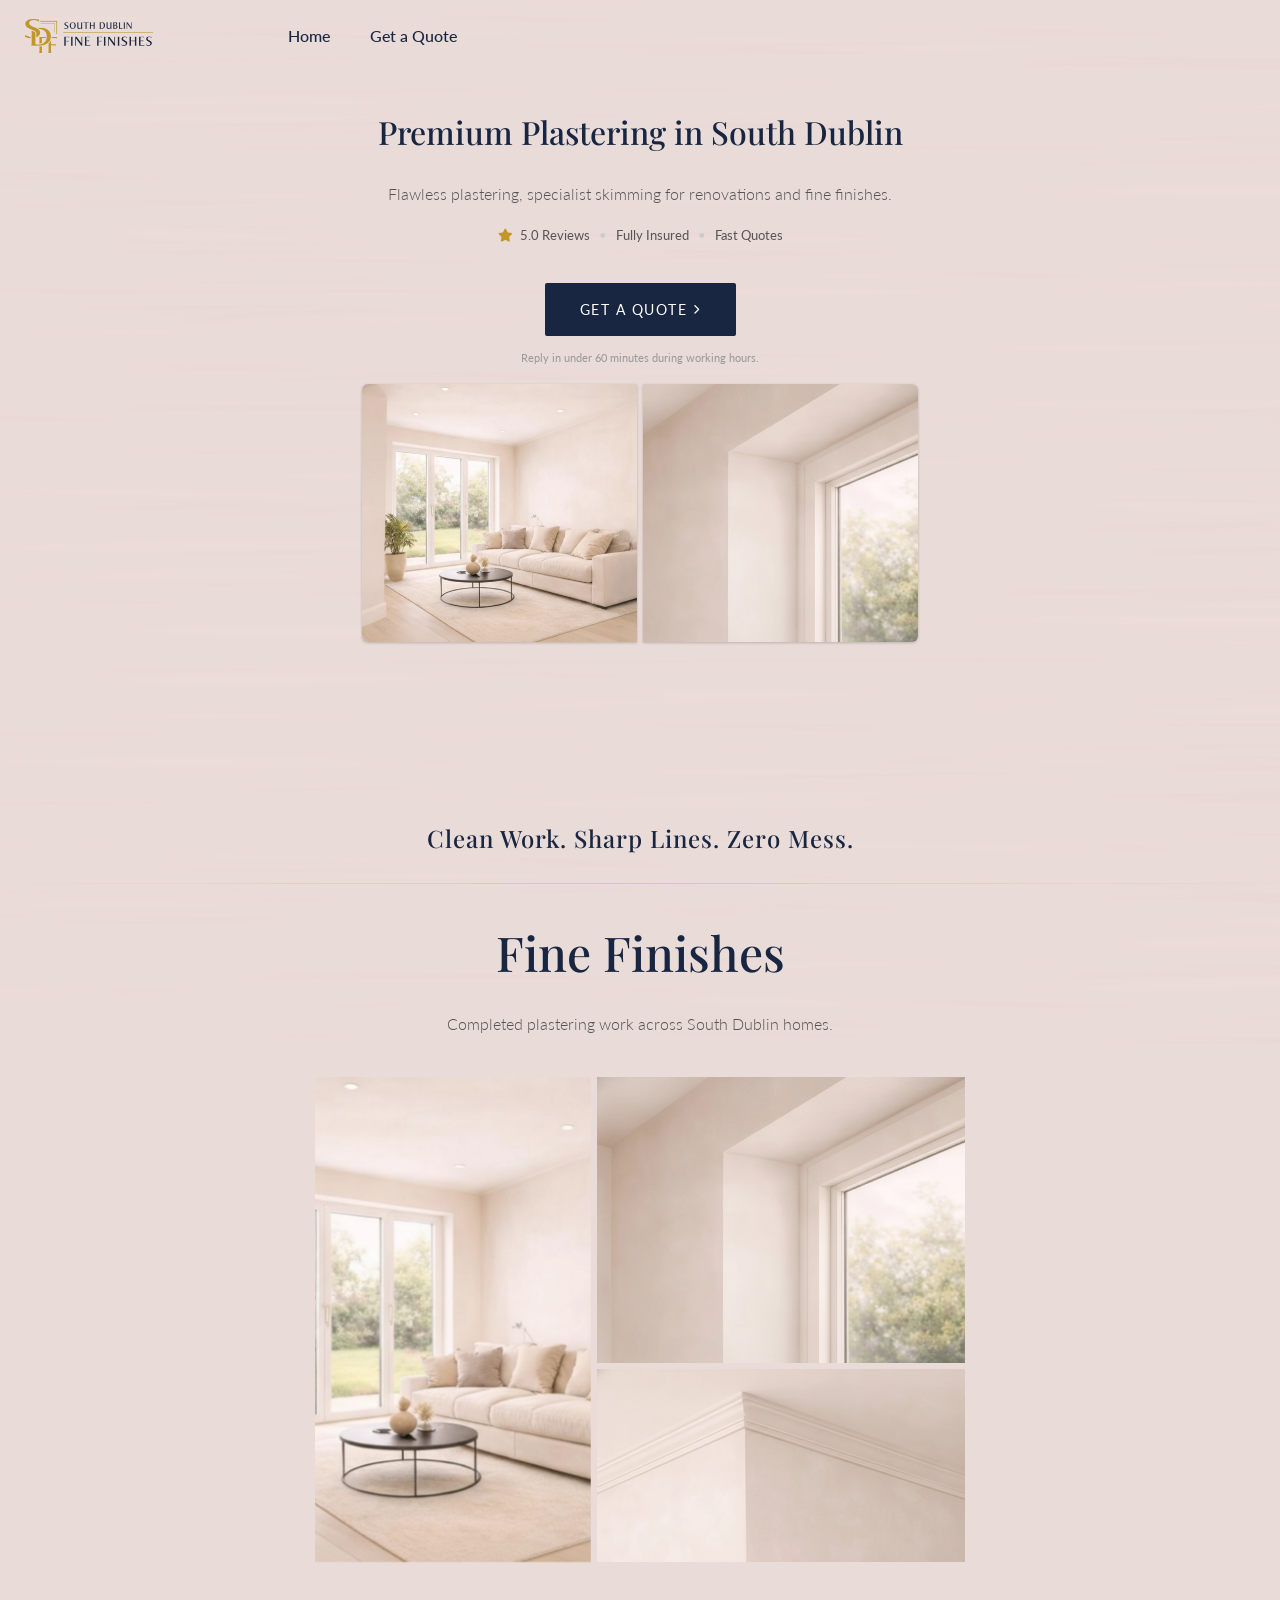
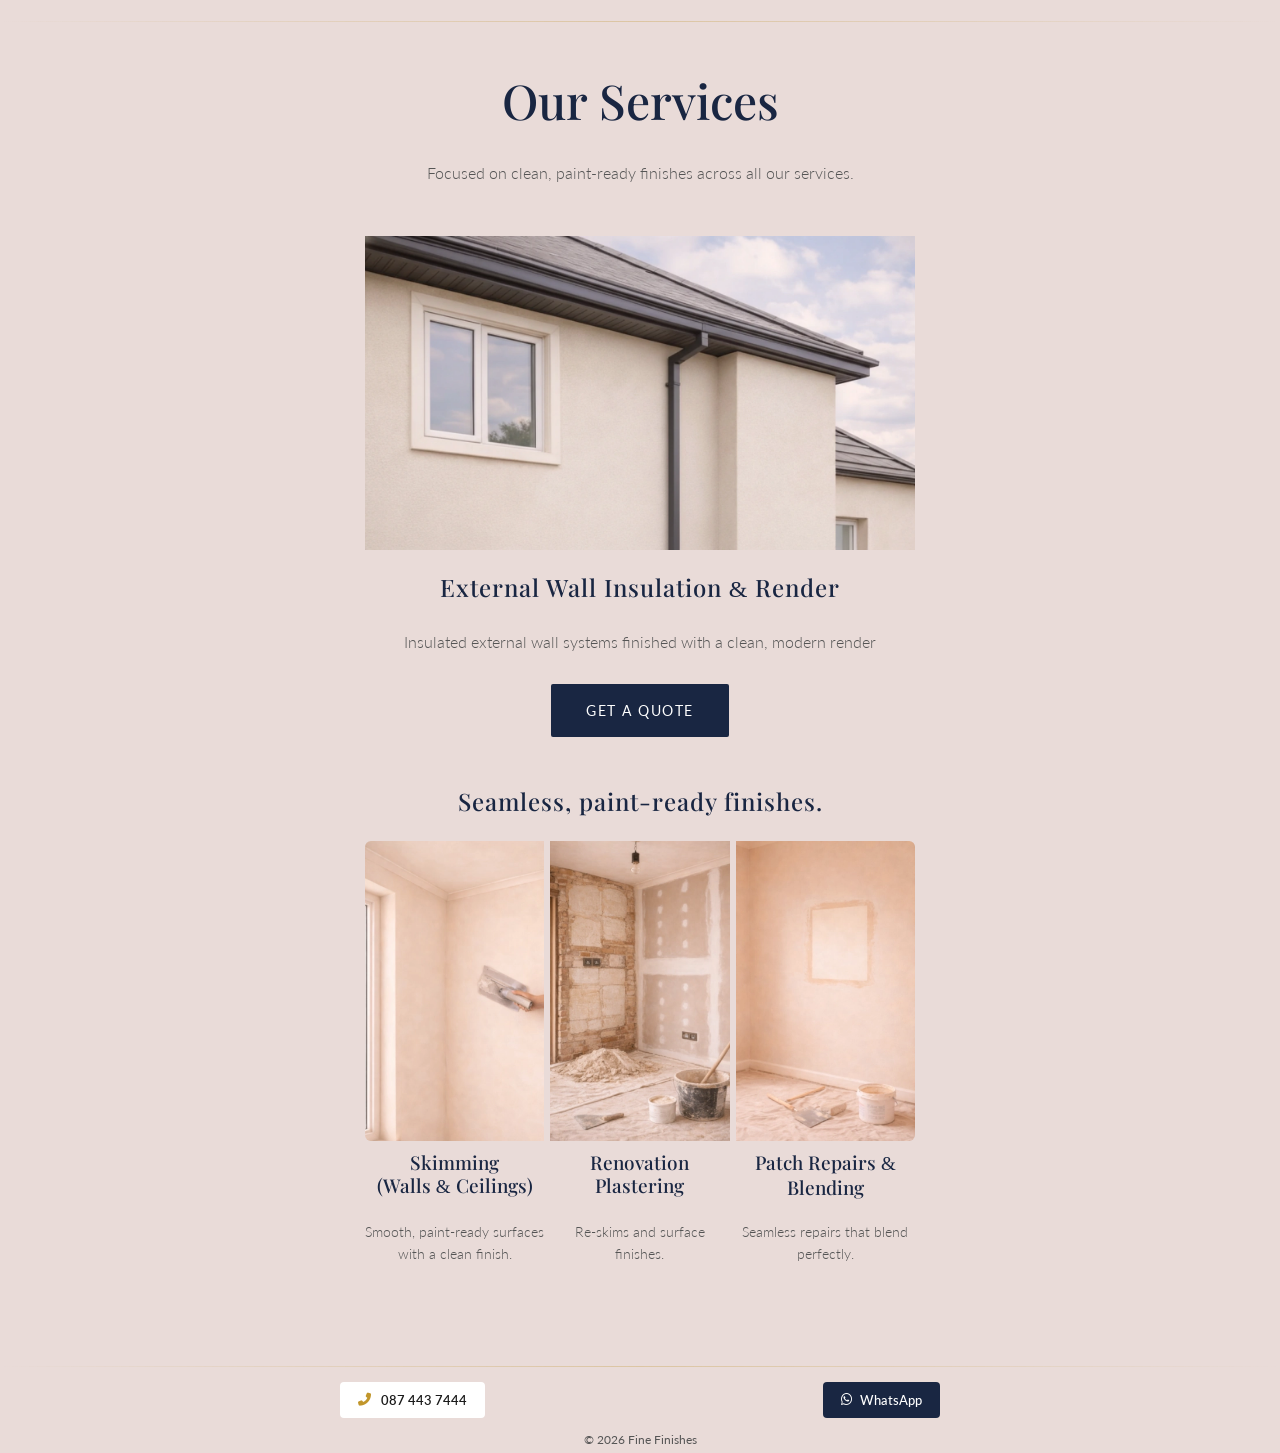
==== commit a3e4a1f2: "update" ====
--- a/index.html
+++ b/index.html
@@ -1,6 +1,7 @@
 <!DOCTYPE html>
 <html lang="en">
 <head>
+
     <meta charset="UTF-8">
     <meta name="viewport" content="width=device-width, initial-scale=1.0">
     <title>Fine Finishes</title>
@@ -8,11 +9,15 @@
     <link rel="shortcut icon" type="image/x-icon" href="favicon.ico?"/>
     <link rel="preconnect" href="https://fonts.googleapis.com">
     <link rel="preconnect" href="https://fonts.gstatic.com" crossorigin>
+    <script src="brower-check.min.js"></script>
     <link href="https://fonts.googleapis.com/css2?family=Lato:wght@300;400;700&family=Playfair+Display:wght@400;500;600&display=swap" rel="stylesheet">
     <link rel="stylesheet" href="styles.min.css">
     <link rel="stylesheet" href="https://cdnjs.cloudflare.com/ajax/libs/font-awesome/6.4.0/css/all.min.css">
 </head>
 <body>
+    <img src="[data-uri]" 
+     class="force-bg-fix" 
+     alt="" />
     <div class="site-wrapper reveal-on-scroll">
         <svg class="minimized" xmlns='http://www.w3.org/2000/svg'>
             <filter id="noise" x="0%" y="0%" width="100%" height="110%">
@@ -25,7 +30,6 @@
                     0.5 0 0 0 0
                     0.4 0 0 0 0
                     0 0 0 0.15 0"/>
-            <feBlend in="coloredNoise" in2="SourceGraphic" mode="soft-light"/>
         </filter>
         </svg>
         <header>
@@ -124,11 +128,7 @@
             </section>
             <div class="horizontal-fade"></div>
         </main>
-        <div id="fullscreen-spinner" class="fixed loading-spinner-container spinner show">
-            <div class="spinner-border show-spinner" role="status">
-                <span hidden>Loading...</span>
-            </div>
-        </div>
+        
         <div class="sticky-footer">
             <div class="footer-content">
                 <a href="tel:0874437444" class="phone-link">
@@ -141,6 +141,12 @@
             <p>© 2026 Fine Finishes </p>
         </div>
     </div>
+    <div id="fullscreen-spinner" class="fixed loading-spinner-container spinner show">
+        <div class="spinner-border show-spinner" role="status">
+            <span hidden>Loading...</span>
+        </div>
+    </div>
 <script src="loader.min.js"></script>
+
 </body>
 </html>
--- a/styles.min.css
+++ b/styles.min.css
@@ -1 +1 @@
-.skeleton,.skeleton span{color:rgba(255,255,255,0)!important}.header-nav a,a{-webkit-tap-highlight-color:transparent}#fullscreen-spinner,#submit-spinner{transition:.3s;z-index:9999;pointer-events:none}#fullscreen-spinner,body::before{position:fixed;top:0;left:0;width:100%;height:100%}.text-left,form p{text-align:left}.swal2-popup.swal2-modal.swal2-show,body::before{background-color:#f9eae7}@font-face{font-family:SerifFont;src:url(static/fonts/serif.woff2) format("woff2"),url(static/fonts/serif.woff) format("woff");font-weight:auto;font-style:normal;font-display:swap}:root{--primary-text:#1a1a1a;--secondary-text:#555555;--navy-blue:#192642;--gold:#c1962b;--white:#ffffff;--bg-color:#fcfcfc}*{box-sizing:border-box;margin:0;padding:0}textarea{resize:none;min-height:100px}.reveal-on-scroll{opacity:0;transform:translateY(40px);will-change:opacity,transform}.reveal-on-scroll.is-visible{opacity:1;transform:translateY(0);transition:opacity 1s cubic-bezier(.25, 1, .5, 1),transform 1s cubic-bezier(.25, 1, .5, 1)}.reveal-on-scroll-fade{opacity:0;transform:translateY(10px)}.reveal-on-scroll-fade.is-visible{opacity:1;transform:translateY(0);transition:opacity .8s,transform .8s}.reveal-from-left,.reveal-from-left-fast,.reveal-from-left-slow{opacity:0;transform:translateX(-100px);will-change:opacity,transform}.reveal-from-right,.reveal-from-right-fast,.reveal-from-right-slow{opacity:0;transform:translateX(100px);will-change:opacity,transform}.reveal-from-left.is-visible,.reveal-from-right.is-visible{opacity:1;transform:translateX(0);transition:opacity 1s cubic-bezier(.25, 1, .5, 1),transform 1.5s}.reveal-from-left-slow.is-visible,.reveal-from-right-slow.is-visible{opacity:1;transform:translateX(0);transition:opacity 1s cubic-bezier(.25, 1, .5, 1),transform 3s}.reveal-from-left-fast.is-visible,.reveal-from-right-fast.is-visible{opacity:1;transform:translateX(0);transition:opacity .8s cubic-bezier(.25, 1, .5, 1),transform .8s}.skeleton{animation:1s linear infinite alternate skeleton-loading;opacity:.7;border:none!important;pointer-events:none!important;transition:.2s ease-in-out}.skeleton svg{stroke:rgba(255,255,255,0)!important}.skeleton::placeholder{opacity:0}@keyframes skeleton-loading{0%{background-color:#a3b7c1}100%{background-color:#e0e7ea}}.delay-100{transition-delay:0.1s}.delay-200{transition-delay:0.2s}.delay-300{transition-delay:0.3s}.reveal-scale-up{opacity:0;transform:scale(.95);transition:opacity 1s,transform 1s}.reveal-scale-up.is-visible{opacity:1;transform:scale(1)}body{font-family:Lato,sans-serif;background-color:var(--bg-color);color:var(--primary-text)}.site-wrapper{overflow:hidden;width:100%;min-height:100vh;display:flex;flex-direction:column}.our-services h2,h1{font-family:"Playfair Display",serif;font-weight:500;line-height:1.2}#fullscreen-spinner{opacity:0;display:flex;justify-content:center;align-items:center;background:#f9eae7}#fullscreen-spinner.show,#submit-spinner.show{opacity:1;pointer-events:all}.spinner-border{display:inline-block;width:2rem;height:2rem;vertical-align:text-bottom;border:.25em solid var(--navy-blue);border-right-color:transparent;border-radius:50%;-webkit-animation:.75s linear infinite spinner-border;animation:.75s linear infinite spinner-border}.btn-primary,.flex,.header-nav,.sticky-footer,.trust-bar,header,main{display:flex}@keyframes spinner-border{100%{-webkit-transform:rotate(360deg);transform:rotate(360deg)}}header{justify-content:space-between;align-items:center;padding:20px 15px;background-color:transparent;z-index:100}.flex-row,.images-grid{flex-direction:row}.minimized{height:0;width:0}.flex-col,.upload-container{flex-direction:column}.text-center{text-align:center}.text-right{text-align:right}.horizontal-fade{height:1px;width:100%;background:linear-gradient(to right,transparent,rgba(193,150,43,.3),transparent)}.logo-container{display:flex;align-items:center;gap:12px;text-decoration:none;color:inherit}.logo-container img{width:128px;height:auto;object-fit:contain}.header-nav a,.menu-btn,.our-services h2,h1{color:var(--navy-blue)}.menu-btn{font-size:24px;cursor:pointer;background:0 0;border:none}.subheadline,.trust-bar{color:var(--secondary-text)}.header-nav{align-items:center;gap:20px}.header-nav a{text-decoration:none;font-weight:500;font-size:16px;transition:color .3s}.header-nav a:active,.header-nav a:focus,.header-nav a:hover{background-color:rgba(0,0,0,0)}.header-nav a.active{color:var(--gold);font-weight:600}main{flex:1;flex-direction:column}.contact-section,.contact-title,.hero-content,.our-services{position:relative;text-align:center;padding:20px 25px 10px;max-width:600px;margin:0 auto;z-index:10}.subheadline,h1{margin-bottom:20px}.hero-content{min-height:90vh;display:flex;flex-direction:column}.hero-content h1{font-size:clamp(1.5rem, 7vw, 2rem)}.contact-title h1{margin-bottom:10px}.contact-title p{font-size:clamp(16px, 2.5vw, 20px)}.our-services h2{font-size:24px;margin-bottom:25px;letter-spacing:1px}.contact-section h3,.image-text h3,.micro-copy,.submit-btn p,input,textarea{font-family:Lato,sans-serif}.help-section h3,.services-grid-item h3,.stacked-headline{font-family:"Playfair Display",serif}body::before{content:"";filter:url(#noise);z-index:-2;height:110%;top:-5%}h1{font-size:34px}.subheadline{font-weight:300;font-size:16px;line-height:1.6}.trust-bar{justify-content:center;align-items:center;flex-wrap:wrap;gap:4px;font-size:13px;margin-bottom:40px}.star{color:var(--gold);margin-right:4px}.dot{color:#ccc;margin:0 5px}.btn-primary{background-color:var(--navy-blue);color:#fff;text-decoration:none;padding:18px 35px;font-size:14px;font-weight:400;text-transform:uppercase;letter-spacing:1.5px;width:fit-content;align-items:center;margin-inline:auto;margin-bottom:15px;border-radius:2px;user-select:none;transition:background-color .3s}.image-text h3.bold,.phone-link{font-weight:600}.micro-copy{font-size:11px;color:#999;margin-bottom:20px}.image-wrapper{position:relative;width:100%;height:450px;margin-top:-20px;overflow:hidden;background-color:var(--bg-color)}.hero-image,.images-grid-left img,.preview-item img{height:100%;width:100%;object-fit:cover}.hero-image{object-position:center bottom;-webkit-mask-image:linear-gradient(to bottom,transparent 0%,black 25%);mask-image:linear-gradient(to bottom,transparent 0%,black 25%)}.image-text{position:absolute;bottom:30px;left:25px;z-index:20;text-shadow:0 2px 4px rgba(0,0,0,.3)}.image-wrapper::after,.sticky-footer{bottom:0;left:0;pointer-events:none;width:100%}.image-text h3{font-size:20px;font-weight:300;color:#fff;margin-bottom:4px}.image-wrapper::after{content:"";position:absolute;height:40%;background:linear-gradient(to top,rgba(0,0,0,.5),transparent)}.sticky-footer{position:sticky;padding:15px 25px 6px;justify-content:center;flex-direction:column;align-items:center;z-index:200}.sticky-footer p{font-size:12px;color:var(--secondary-text);margin-top:14px}.phone-link,.whatsapp-btn{text-decoration:none;padding:10px 18px;border-radius:4px;font-size:13px;pointer-events:auto;display:flex}.footer-content{width:100%;max-width:600px;display:flex;justify-content:space-between;align-items:center}.phone-link{color:var(--primary-text);align-items:center;gap:10px;background:#fff}.phone-icon{color:var(--gold);font-size:13px}.whatsapp-btn{background-color:var(--navy-blue);color:#fff;font-weight:500;align-items:center;gap:8px}.stacked-headline{color:var(--navy-blue);font-size:clamp(1px, 4.5vw, 24px);font-weight:500;margin-bottom:20px;line-height:1.2;letter-spacing:1px;align-self:center;display:flex;align-items:flex-end}.hero-subcontent{position:relative;text-align:center;padding:10px 25px;max-width:600px;margin:0 auto;z-index:10}.images-grid,.our-services{margin-bottom:60px}.hero-subcontent h1,.our-services{margin-top:30px}.hero-subcontent p,.services-external p{color:var(--secondary-text);font-weight:300;font-size:16px;line-height:1.6;margin-bottom:30px}.images-grid{width:100vw;max-width:650px;margin-inline:auto;display:flex;gap:6px}.images-grid-right{gap:6px}.images-grid-right img{width:100%}.our-services-title,.services-external{margin-bottom:50px}.services-external img{width:100%;margin-bottom:20px}.and,.services-external h2 span,.services-grid-item h3 span.and{font-family:Noto,serif}.services-grid{display:flex;flex-direction:row;gap:6px}.services-grid .services-grid-item:first-child img{border-radius:6px 0 0 6px}.services-grid .services-grid-item:last-child img,.side-images-container img:last-child{border-radius:0 6px 6px 0}.services-grid-item{width:33%}.image-container{position:relative;overflow:hidden;margin-bottom:10px}.plaster-warmth img{filter:sepia(20%) saturate(160%) hue-rotate(-25deg) brightness(95%) contrast(95%)}.services-grid-item img{vertical-align:middle;width:100%;height:300px;object-fit:cover;object-position:right center}.services-grid-item h3{color:var(--navy-blue);font-size:clamp(1px, 3.7vw, 19px);font-weight:500;margin-bottom:20px;height:50px;line-height:1.2}.services-grid-item p,form p{color:var(--secondary-text);line-height:1.6}.services-grid-item p{font-weight:300;font-size:14px;margin-bottom:30px}section.contact-section{padding:20px 10px 0;margin:40px auto 60px}.contact-section h3{color:var(--navy-blue);font-size:clamp(14px, 3.4vw, 19px);padding-inline:10px;font-weight:500;margin-bottom:20px;height:40px;line-height:1.2}@media (min-width:768px){.hero-content,.hero-subcontent{max-width:1000px}h1{font-size:48px;margin-bottom:30px}.hero-content{padding-top:40px}.image-wrapper{height:600px}.contact-section{padding:20px 30px 0}header{justify-content:flex-start;gap:135px;padding:20px 25px}.header-nav{gap:40px}}form p,input,textarea{font-size:clamp(12px, 4.3vw, 16px)}.upload-container,input,textarea{padding:15px;background-color:transparent}.form-wrapper{width:100%;max-width:900px}form{display:flex;gap:30px;flex-wrap:wrap}.left-column,.right-column{flex:1;min-width:300px;display:flex;flex-direction:column;gap:15px}form p{font-weight:300;margin-left:12px}input,textarea{width:100%;border:1px solid #e0dada;border-radius:4px;color:#333;outline:0;transition:border-color .3s}input:focus,textarea:focus{border-color:#888}::placeholder{color:#6e6e6e;opacity:.8}input.pale-placeholder::placeholder{color:#888;font-style:italic}.upload-container{border:1px solid #e0dada;border-radius:6px;min-height:220px;display:flex;align-items:center}.upload-trigger{display:flex;flex-direction:column;align-items:center;cursor:pointer;width:100%;padding:10px;border-radius:4px;transition:background-color .2s,border-color .2s,transform .2s}.upload-trigger.drag-over{background-color:#f0f8ff;border-color:#3b82f6;transform:scale(1.02)}.upload-title{margin-top:10px;font-size:18px;color:#555}.upload-status{margin-top:5px;font-size:14px;color:#888;font-style:italic;margin-bottom:15px}.upload-text{margin-top:5px;font-size:12px;color:#888}.remove-btn,.submit-btn{color:#fff;cursor:pointer}.image-previews{display:grid;position:relative;grid-template-columns:repeat(4,1fr);gap:10px;width:100%;margin-top:10px}#submit-spinner{position:absolute;top:50%;left:30px;transform:translate(-50%,-50%);opacity:0;display:flex;justify-content:center;align-items:center}#submit-spinner .spinner-border{border:.25em solid #fff;border-right-color:transparent}.preview-item{position:relative;width:100%;aspect-ratio:1;border-radius:4px;overflow:hidden;border:1px solid #ddd}.remove-btn{position:absolute;top:2px;right:2px;background-color:rgba(54,59,78,.9);border:none;border-radius:50%;width:20px;height:20px;font-size:12px;display:flex;align-items:center;justify-content:center;line-height:1}.submit-btn,.submit-btn p{font-weight:200;font-size:20px}.submit-btn{position:relative;font-family:Lato,sans-serif;background-color:var(--navy-blue);padding-inline:15px;padding-block:20px;border:none;border-radius:4px;margin-top:5px;transition:background .3s}.submit-btn p{color:#fff;text-align:center;margin:0;line-height:1}.submit-btn p span{opacity:.7;font-size:14px}@media (hover:hover) and (pointer:fine){.header-nav a:hover{color:var(--gold)}.btn-primary:hover{background-color:#2c3e56}.upload-trigger:hover{background-color:rgba(0,0,0,.02)}.remove-btn:hover{background-color:#d9534f}.submit-btn:hover{background-color:#2c3040}}.help-section{text-align:right;margin:50px auto 0;display:flex;flex-direction:column;gap:10px;align-items:center;max-width:600px;color:var(--navy-blue)}.help-section h3{margin-bottom:10px;font-size:clamp(16px, 7vw, 24px)}.help-section p{font-family:Lato,sans-serif;font-weight:300;font-size:clamp(12px, 4.3vw, 16px)}.help-section h4,.swal2-title{font-family:"Playfair Display",serif}.help-section h4{font-size:clamp(14px, 4.5vw, 18px)}input[name=subject]{position:absolute;left:-9999px}textarea[name=message]{line-height:1.5}.include-list{display:flex;flex-direction:column;gap:10px;margin-top:20px}.include-item{display:flex;flex-direction:row;gap:18px;margin-bottom:10px;align-items:center}.include-item-details{display:flex;flex-direction:column;align-items:flex-start;gap:2px;text-align:left}.swal2-icon.swal2-success.swal2-icon-show{border-color:var(--navy-blue)!important;color:var(--navy-blue)!important}.swal2-success-line-long,.swal2-success-line-tip{background-color:var(--navy-blue)!important}.swal2-icon.swal2-warning.swal2-icon-show{border-color:#950606cc;color:#950606}.swal2-confirm.swal2-styled{background-color:var(--navy-blue)}.swal2-success-circular-line-left,.swal2-success-circular-line-right,.swal2-success-fix{background-color:rgba(0,0,0,0)!important}.swal2-success-ring{border:.25em solid var(--navy-blue)!important}.swal2-title{color:var(--navy-blue)!important;font-size:24px;font-weight:500;margin-bottom:20px;line-height:1.2}.swal2-html-container{font-family:Lato,sans-serif;font-weight:300;font-size:19px;color:var(--navy-blue)!important}@media (max-width:768px){.help-section{text-align:center}.thumbnails{justify-content:center}.image-previews{grid-template-columns:repeat(3,1fr)}}.service-story-reel{position:relative;width:100%;max-width:800px;margin:20px auto;display:flex;align-items:center;justify-content:center;overflow:hidden;background-color:transparent;height:100px;flex-grow:1}.reel-item{position:absolute;color:var(--navy-blue);font-family:"Playfair Display",serif;font-size:clamp(1.5rem, 7vw, 2rem);font-weight:500;user-select:none;letter-spacing:1px;text-align:center;opacity:0;transform:translateY(10px);animation:16s infinite fadeCycle}.reel-item:first-child{animation-delay:0s}.reel-item:nth-child(2){animation-delay:4s}.reel-item:nth-child(3){animation-delay:8s}.reel-item:nth-child(4){animation-delay:12s}@keyframes fadeCycle{0%{opacity:0;transform:translateY(10px)}20%,5%{opacity:1;transform:translateY(0)}25%{opacity:0;transform:translateY(-10px)}100%{opacity:0}}.side-images-container{display:flex;flex-direction:row;position:relative;gap:6px;justify-content:center}.side-images-container img{width:275px;max-width:50%;max-height:min(calc(100% - 12px),200px);object-fit:cover;border-radius:6px 0 0 6px;box-shadow:0 1px 3px rgba(0,0,0,.2)}+.header-nav a,a{-webkit-tap-highlight-color:transparent}:root{color-scheme:dark;--primary-text:#1a1a1a;--secondary-text:#555555;--navy-blue:#192642;--gold:#c1962b;--white:#ffffff;--bg-color:#fcfcfc}.skeleton,.skeleton span{color:rgba(255,255,255,0)!important}body::before{left:0;width:100%}html.is-samsung.is-samsung-dark,html.is-samsung.is-samsung-dark #fullscreen-spinner{background-color:#000!important}html.is-samsung.is-samsung-dark header img{src:url(static/logo-1024-dark.png)}.text-left,form p{text-align:left}.swal2-popup.swal2-modal.swal2-show{background-color:#f9eae7}html{background-color:#f9eae7ee}@font-face{font-family:SerifFont;src:url(static/fonts/serif.woff2) format("woff2"),url(static/fonts/serif.woff) format("woff");font-weight:auto;font-style:normal;font-display:swap}*{box-sizing:border-box;margin:0;padding:0}textarea{resize:none;min-height:100px}.reveal-on-scroll{opacity:0;transform:translateY(40px);will-change:opacity,transform}.reveal-on-scroll.is-visible{opacity:1;transform:translateY(0);transition:opacity 1s cubic-bezier(.25, 1, .5, 1),transform 1s cubic-bezier(.25, 1, .5, 1)}.reveal-on-scroll-fade{opacity:0;transform:translateY(10px)}.reveal-on-scroll-fade.is-visible{opacity:1;transform:translateY(0);transition:opacity .8s,transform .8s}.reveal-from-left,.reveal-from-left-fast,.reveal-from-left-slow{opacity:0;transform:translateX(-100px);will-change:opacity,transform}.reveal-from-right,.reveal-from-right-fast,.reveal-from-right-slow{opacity:0;transform:translateX(100px);will-change:opacity,transform}.reveal-from-left.is-visible,.reveal-from-right.is-visible{opacity:1;transform:translateX(0);transition:opacity 1s cubic-bezier(.25, 1, .5, 1),transform 1.5s}.reveal-from-left-slow.is-visible,.reveal-from-right-slow.is-visible{opacity:1;transform:translateX(0);transition:opacity 1s cubic-bezier(.25, 1, .5, 1),transform 3s}.reveal-from-left-fast.is-visible,.reveal-from-right-fast.is-visible{opacity:1;transform:translateX(0);transition:opacity .8s cubic-bezier(.25, 1, .5, 1),transform .8s}.skeleton{animation:1s linear infinite alternate skeleton-loading;opacity:.7;border:none!important;pointer-events:none!important;transition:.2s ease-in-out}.skeleton svg{stroke:rgba(255,255,255,0)!important}.skeleton::placeholder{opacity:0}@keyframes skeleton-loading{0%{background-color:#a3b7c1}100%{background-color:#e0e7ea}}.delay-100{transition-delay:0.1s}.delay-200{transition-delay:0.2s}.delay-300{transition-delay:0.3s}.reveal-scale-up{opacity:0;transform:scale(.95);transition:opacity 1s,transform 1s}.reveal-scale-up.is-visible{opacity:1;transform:scale(1)}body{font-family:Lato,sans-serif;color:var(--primary-text)}.site-wrapper{overflow:hidden;width:100%;min-height:100vh;display:flex;flex-direction:column;margin-top:-20px}.our-services h2,h1{font-family:"Playfair Display",serif;font-weight:500;line-height:1.2}#fullscreen-spinner{position:fixed;top:0;left:0;width:100%;height:100vh;opacity:0;pointer-events:none;display:flex;justify-content:center;transition:.3s;align-items:center;background:#f9eae7;z-index:9999}#fullscreen-spinner.show,#submit-spinner.show{opacity:1;pointer-events:all}.spinner-border{display:inline-block;width:2rem;height:2rem;vertical-align:text-bottom;border:.25em solid var(--navy-blue);border-right-color:transparent;border-radius:50%;-webkit-animation:.75s linear infinite spinner-border;animation:.75s linear infinite spinner-border}.btn-primary,.flex,.header-nav,.sticky-footer,.trust-bar,header,main{display:flex}@keyframes spinner-border{100%{-webkit-transform:rotate(360deg);transform:rotate(360deg)}}header{justify-content:space-between;align-items:center;padding:20px 15px;background-color:transparent;z-index:100}.flex-row,.images-grid{flex-direction:row}.minimized{height:0;width:0}.flex-col,.upload-container{flex-direction:column}.text-center{text-align:center}.text-right{text-align:right}.horizontal-fade{height:1px;width:100%;background:linear-gradient(to right,transparent,rgba(193,150,43,.3),transparent)}.logo-container{display:flex;align-items:center;gap:12px;text-decoration:none;color:inherit}.logo-container img{width:128px;height:auto;object-fit:contain}.header-nav a,.menu-btn,.our-services h2,h1{color:var(--navy-blue)}.menu-btn{font-size:24px;cursor:pointer;background:0 0;border:none}.subheadline,.trust-bar{color:var(--secondary-text)}.header-nav{align-items:center;gap:20px}.header-nav a{text-decoration:none;font-weight:500;font-size:16px;transition:color .3s}.header-nav a:active,.header-nav a:focus,.header-nav a:hover{background-color:rgba(0,0,0,0)}.header-nav a.active{color:var(--gold);font-weight:600}main{flex:1;flex-direction:column}.contact-section,.contact-title,.hero-content,.our-services{position:relative;text-align:center;padding:20px 25px 10px;max-width:600px;margin:0 auto;z-index:10}.subheadline,h1{margin-bottom:20px}.hero-content{min-height:90vh;display:flex;flex-direction:column}.hero-content h1{font-size:clamp(1.5rem, 7vw, 2rem)}.contact-title h1{margin-bottom:10px}.contact-title p{font-size:clamp(16px, 2.5vw, 20px)}.our-services h2{font-size:24px;margin-bottom:25px;letter-spacing:1px}.contact-section h3,.image-text h3,.micro-copy,.submit-btn p,input,textarea{font-family:Lato,sans-serif}.help-section h3,.services-grid-item h3,.stacked-headline{font-family:"Playfair Display",serif}body::before{position:fixed;content:"";filter:url(#noise);z-index:-2;height:110%;top:-5%;mix-blend-mode:soft-light;pointer-events:none}h1{font-size:34px}.subheadline{font-weight:300;font-size:16px;line-height:1.6}.trust-bar{justify-content:center;align-items:center;flex-wrap:wrap;gap:4px;font-size:13px;margin-bottom:40px}.star{color:var(--gold);margin-right:4px}.dot{color:#ccc;margin:0 5px}.btn-primary{background-color:var(--navy-blue);color:#fff;text-decoration:none;padding:18px 35px;font-size:14px;font-weight:400;text-transform:uppercase;letter-spacing:1.5px;width:fit-content;align-items:center;margin-inline:auto;margin-bottom:15px;border-radius:2px;user-select:none;transition:background-color .3s}.image-text h3.bold,.phone-link{font-weight:600}.micro-copy{font-size:11px;color:#999;margin-bottom:20px}.image-wrapper{position:relative;width:100%;height:450px;margin-top:-20px;overflow:hidden;background-color:var(--bg-color)}.hero-image,.images-grid-left img,.preview-item img{height:100%;width:100%;object-fit:cover}.hero-image{object-position:center bottom;-webkit-mask-image:linear-gradient(to bottom,transparent 0%,black 25%);mask-image:linear-gradient(to bottom,transparent 0%,black 25%)}.image-text{position:absolute;bottom:30px;left:25px;z-index:20;text-shadow:0 2px 4px rgba(0,0,0,.3)}.image-wrapper::after,.sticky-footer{bottom:0;left:0;pointer-events:none;width:100%}.image-text h3{font-size:20px;font-weight:300;color:#fff;margin-bottom:4px}.image-wrapper::after{content:"";position:absolute;height:40%;background:linear-gradient(to top,rgba(0,0,0,.5),transparent)}.sticky-footer{position:sticky;padding:15px 25px 6px;justify-content:center;flex-direction:column;align-items:center;z-index:200}.sticky-footer p{font-size:12px;color:var(--secondary-text);margin-top:14px}.phone-link,.whatsapp-btn{text-decoration:none;padding:10px 18px;border-radius:4px;font-size:13px;pointer-events:auto;display:flex}.footer-content{width:100%;max-width:600px;display:flex;justify-content:space-between;align-items:center}.phone-link{color:var(--primary-text);align-items:center;gap:10px;background:#fff}.phone-icon{color:var(--gold);font-size:13px}.whatsapp-btn{background-color:var(--navy-blue);color:#fff;font-weight:500;align-items:center;gap:8px}.stacked-headline{color:var(--navy-blue);font-size:clamp(1px, 4.5vw, 24px);font-weight:500;margin-bottom:20px;line-height:1.2;letter-spacing:1px;align-self:center;display:flex;align-items:flex-end}.hero-subcontent{position:relative;text-align:center;padding:10px 25px;max-width:600px;margin:0 auto;z-index:10}.images-grid,.our-services{margin-bottom:60px}.hero-subcontent h1,.our-services{margin-top:30px}.hero-subcontent p,.services-external p{color:var(--secondary-text);font-weight:300;font-size:16px;line-height:1.6;margin-bottom:30px}.images-grid{width:100vw;max-width:650px;margin-inline:auto;display:flex;gap:6px}.images-grid-right{gap:6px}.images-grid-right img{width:100%}.our-services-title,.services-external{margin-bottom:50px}.services-external img{width:100%;margin-bottom:20px}.and,.services-external h2 span,.services-grid-item h3 span.and{font-family:Noto,serif}.services-grid{display:flex;flex-direction:row;gap:6px}.services-grid .services-grid-item:first-child img{border-radius:6px 0 0 6px}.services-grid .services-grid-item:last-child img,.side-images-container img:last-child{border-radius:0 6px 6px 0}.services-grid-item{width:33%}.image-container{position:relative;overflow:hidden;margin-bottom:10px}.plaster-warmth img{filter:sepia(20%) saturate(160%) hue-rotate(-25deg) brightness(95%) contrast(95%)}.services-grid-item img{vertical-align:middle;width:100%;height:300px;object-fit:cover;object-position:right center}.services-grid-item h3{color:var(--navy-blue);font-size:clamp(1px, 3.7vw, 19px);font-weight:500;margin-bottom:20px;height:50px;line-height:1.2}.services-grid-item p,form p{color:var(--secondary-text);line-height:1.6}.services-grid-item p{font-weight:300;font-size:14px;margin-bottom:30px}section.contact-section{padding:20px 10px 0;margin:40px auto 60px}.contact-section h3{color:var(--navy-blue);font-size:clamp(14px, 3.4vw, 19px);padding-inline:10px;font-weight:500;margin-bottom:20px;height:40px;line-height:1.2}@media (min-width:768px){.hero-content,.hero-subcontent{max-width:1000px}h1{font-size:48px;margin-bottom:30px}.hero-content{padding-top:40px}.image-wrapper{height:600px}.contact-section{padding:20px 30px 0}header{justify-content:flex-start;gap:135px;padding:20px 25px}.header-nav{gap:40px}}form p,input,textarea{font-size:clamp(12px, 4.3vw, 16px)}.upload-container,input,textarea{padding:15px;background-color:transparent}.form-wrapper{width:100%;max-width:900px}form{display:flex;gap:30px;flex-wrap:wrap}.left-column,.right-column{flex:1;min-width:300px;display:flex;flex-direction:column;gap:15px}form p{font-weight:300;margin-left:12px}input,textarea{width:100%;border:1px solid #e0dada;border-radius:4px;color:#333;outline:0;transition:border-color .3s}input:focus,textarea:focus{border-color:#888}::placeholder{color:#6e6e6e;opacity:.8}input.pale-placeholder::placeholder{color:#888;font-style:italic}.upload-container{border:1px solid #e0dada;border-radius:6px;min-height:220px;display:flex;align-items:center}.upload-trigger{display:flex;flex-direction:column;align-items:center;cursor:pointer;width:100%;padding:10px;border-radius:4px;transition:background-color .2s,border-color .2s,transform .2s}.upload-trigger.drag-over{background-color:#f0f8ff;border-color:#3b82f6;transform:scale(1.02)}.upload-title{margin-top:10px;font-size:18px;color:#555}.upload-status{margin-top:5px;font-size:14px;color:#888;font-style:italic;margin-bottom:15px}.upload-text{margin-top:5px;font-size:12px;color:#888}.remove-btn,.submit-btn{color:#fff;cursor:pointer}.image-previews{display:grid;position:relative;grid-template-columns:repeat(4,1fr);gap:10px;width:100%;margin-top:10px}#submit-spinner{position:absolute;top:50%;left:30px;transform:translate(-50%,-50%);opacity:0;pointer-events:none;display:flex;justify-content:center;transition:.3s;align-items:center;z-index:9999}#submit-spinner .spinner-border{border:.25em solid #fff;border-right-color:transparent}.preview-item{position:relative;width:100%;aspect-ratio:1;border-radius:4px;overflow:hidden;border:1px solid #ddd}.remove-btn{position:absolute;top:2px;right:2px;background-color:rgba(54,59,78,.9);border:none;border-radius:50%;width:20px;height:20px;font-size:12px;display:flex;align-items:center;justify-content:center;line-height:1}.submit-btn,.submit-btn p{font-weight:200;font-size:20px}.submit-btn{position:relative;font-family:Lato,sans-serif;background-color:var(--navy-blue);padding-inline:15px;padding-block:20px;border:none;border-radius:4px;margin-top:5px;transition:background .3s}.submit-btn p{color:#fff;text-align:center;margin:0;line-height:1}.submit-btn p span{opacity:.7;font-size:14px}@media (hover:hover) and (pointer:fine){.header-nav a:hover{color:var(--gold)}.btn-primary:hover{background-color:#2c3e56}.upload-trigger:hover{background-color:rgba(0,0,0,.02)}.remove-btn:hover{background-color:#d9534f}.submit-btn:hover{background-color:#2c3040}}.help-section{text-align:right;margin:50px auto 0;display:flex;flex-direction:column;gap:10px;align-items:center;max-width:600px;color:var(--navy-blue)}.help-section h3{margin-bottom:10px;font-size:clamp(16px, 7vw, 24px)}.help-section p{font-family:Lato,sans-serif;font-weight:300;font-size:clamp(12px, 4.3vw, 16px)}.help-section h4,.swal2-title{font-family:"Playfair Display",serif}.help-section h4{font-size:clamp(14px, 4.5vw, 18px)}input[name=subject]{position:absolute;left:-9999px}textarea[name=message]{line-height:1.5}.include-list{display:flex;flex-direction:column;gap:10px;margin-top:20px}.include-item{display:flex;flex-direction:row;gap:18px;margin-bottom:10px;align-items:center}.include-item-details{display:flex;flex-direction:column;align-items:flex-start;gap:2px;text-align:left}.swal2-icon.swal2-success.swal2-icon-show{border-color:var(--navy-blue)!important;color:var(--navy-blue)!important}.swal2-success-line-long,.swal2-success-line-tip{background-color:var(--navy-blue)!important}.swal2-icon.swal2-warning.swal2-icon-show{border-color:#950606cc;color:#950606}.swal2-confirm.swal2-styled{background-color:var(--navy-blue)}.swal2-success-circular-line-left,.swal2-success-circular-line-right,.swal2-success-fix{background-color:rgba(0,0,0,0)!important}.swal2-success-ring{border:.25em solid var(--navy-blue)!important}.swal2-title{color:var(--navy-blue)!important;font-size:24px;font-weight:500;margin-bottom:20px;line-height:1.2}.swal2-html-container{font-family:Lato,sans-serif;font-weight:300;font-size:19px;color:var(--navy-blue)!important}@media (max-width:768px){.help-section{text-align:center}.thumbnails{justify-content:center}.image-previews{grid-template-columns:repeat(3,1fr)}}.service-story-reel{position:relative;width:100%;max-width:800px;margin:20px auto;display:flex;align-items:center;justify-content:center;overflow:hidden;background-color:transparent;height:100px;flex-grow:1}.reel-item{position:absolute;color:var(--navy-blue);font-family:"Playfair Display",serif;font-size:clamp(1.5rem, 7vw, 2rem);font-weight:500;user-select:none;letter-spacing:1px;text-align:center;opacity:0;transform:translateY(10px);animation:16s infinite fadeCycle}.reel-item:first-child{animation-delay:0s}.reel-item:nth-child(2){animation-delay:4s}.reel-item:nth-child(3){animation-delay:8s}.reel-item:nth-child(4){animation-delay:12s}@keyframes fadeCycle{0%{opacity:0;transform:translateY(10px)}20%,5%{opacity:1;transform:translateY(0)}25%{opacity:0;transform:translateY(-10px)}100%{opacity:0}}.side-images-container{display:flex;flex-direction:row;position:relative;gap:6px;justify-content:center}.side-images-container img{width:275px;max-width:50%;max-height:min(calc(100% - 12px),200px);object-fit:cover;border-radius:6px 0 0 6px;box-shadow:0 1px 3px rgba(0,0,0,.2)}
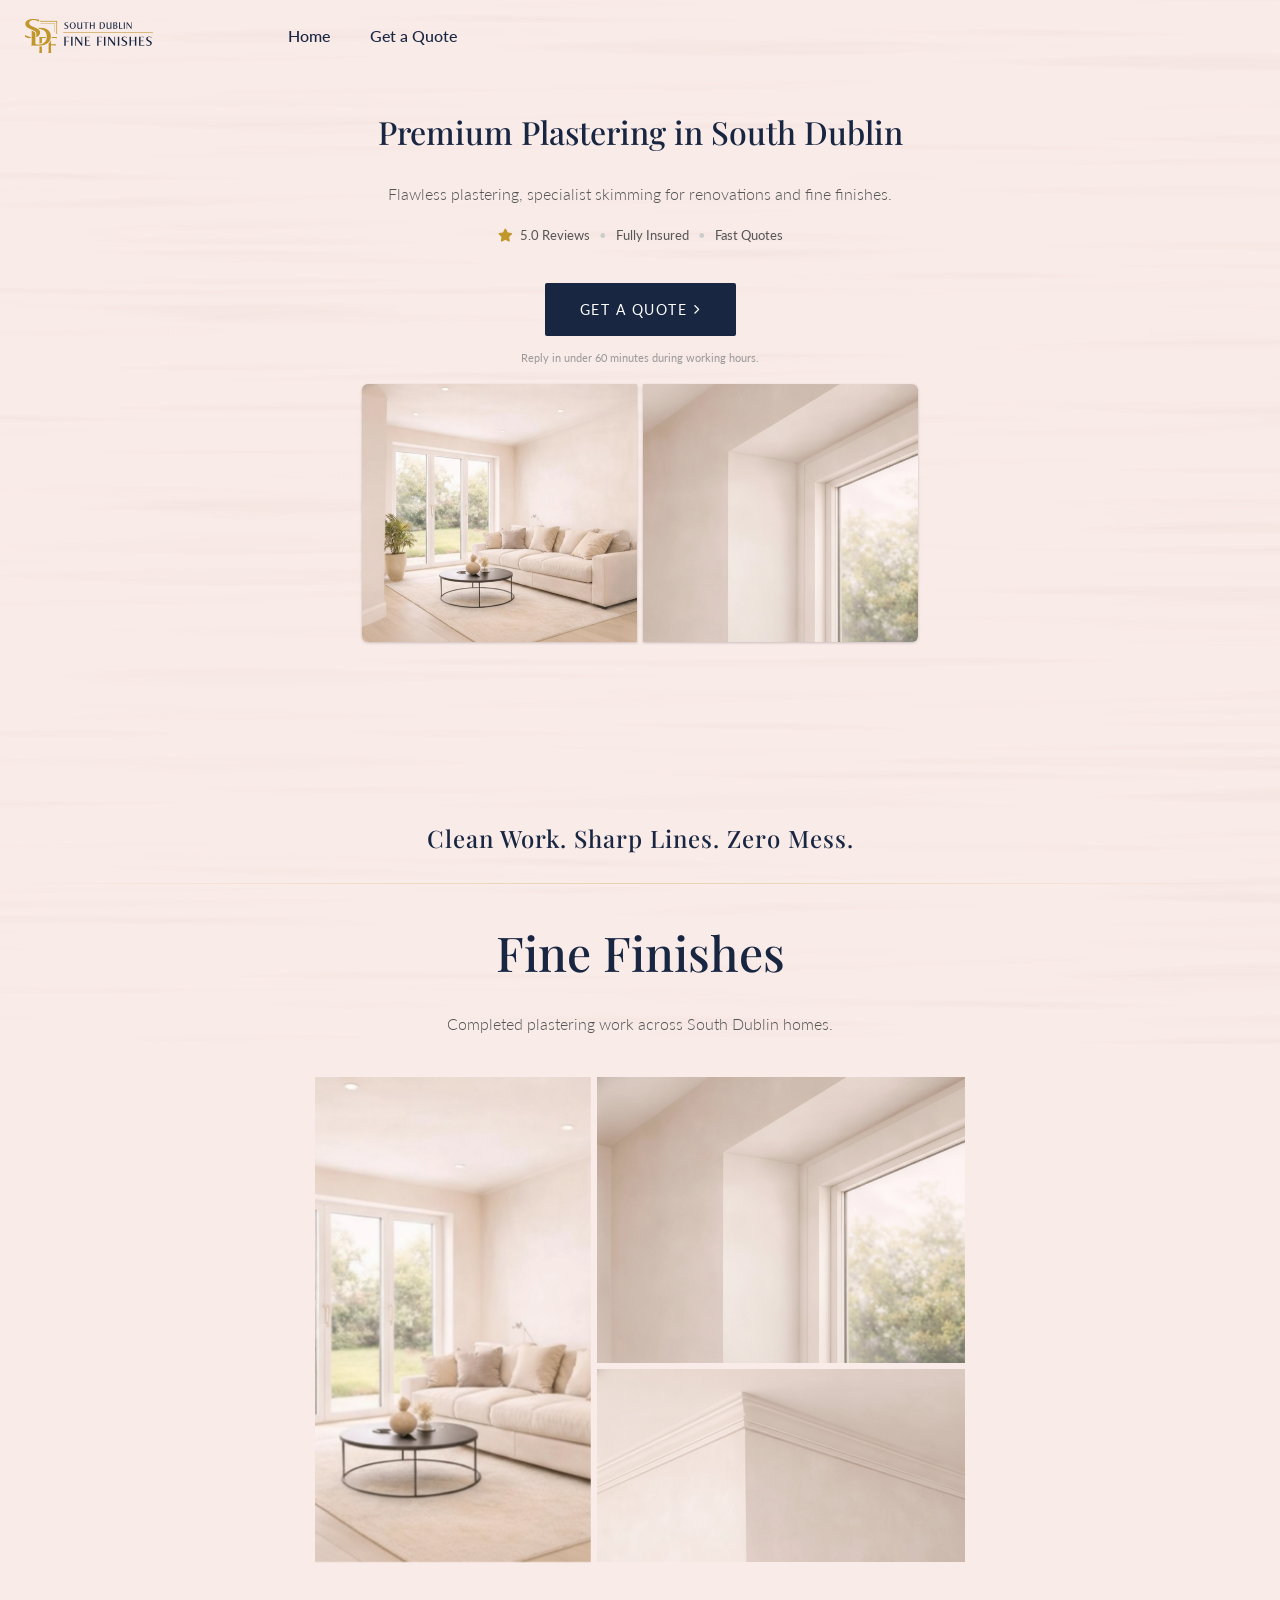
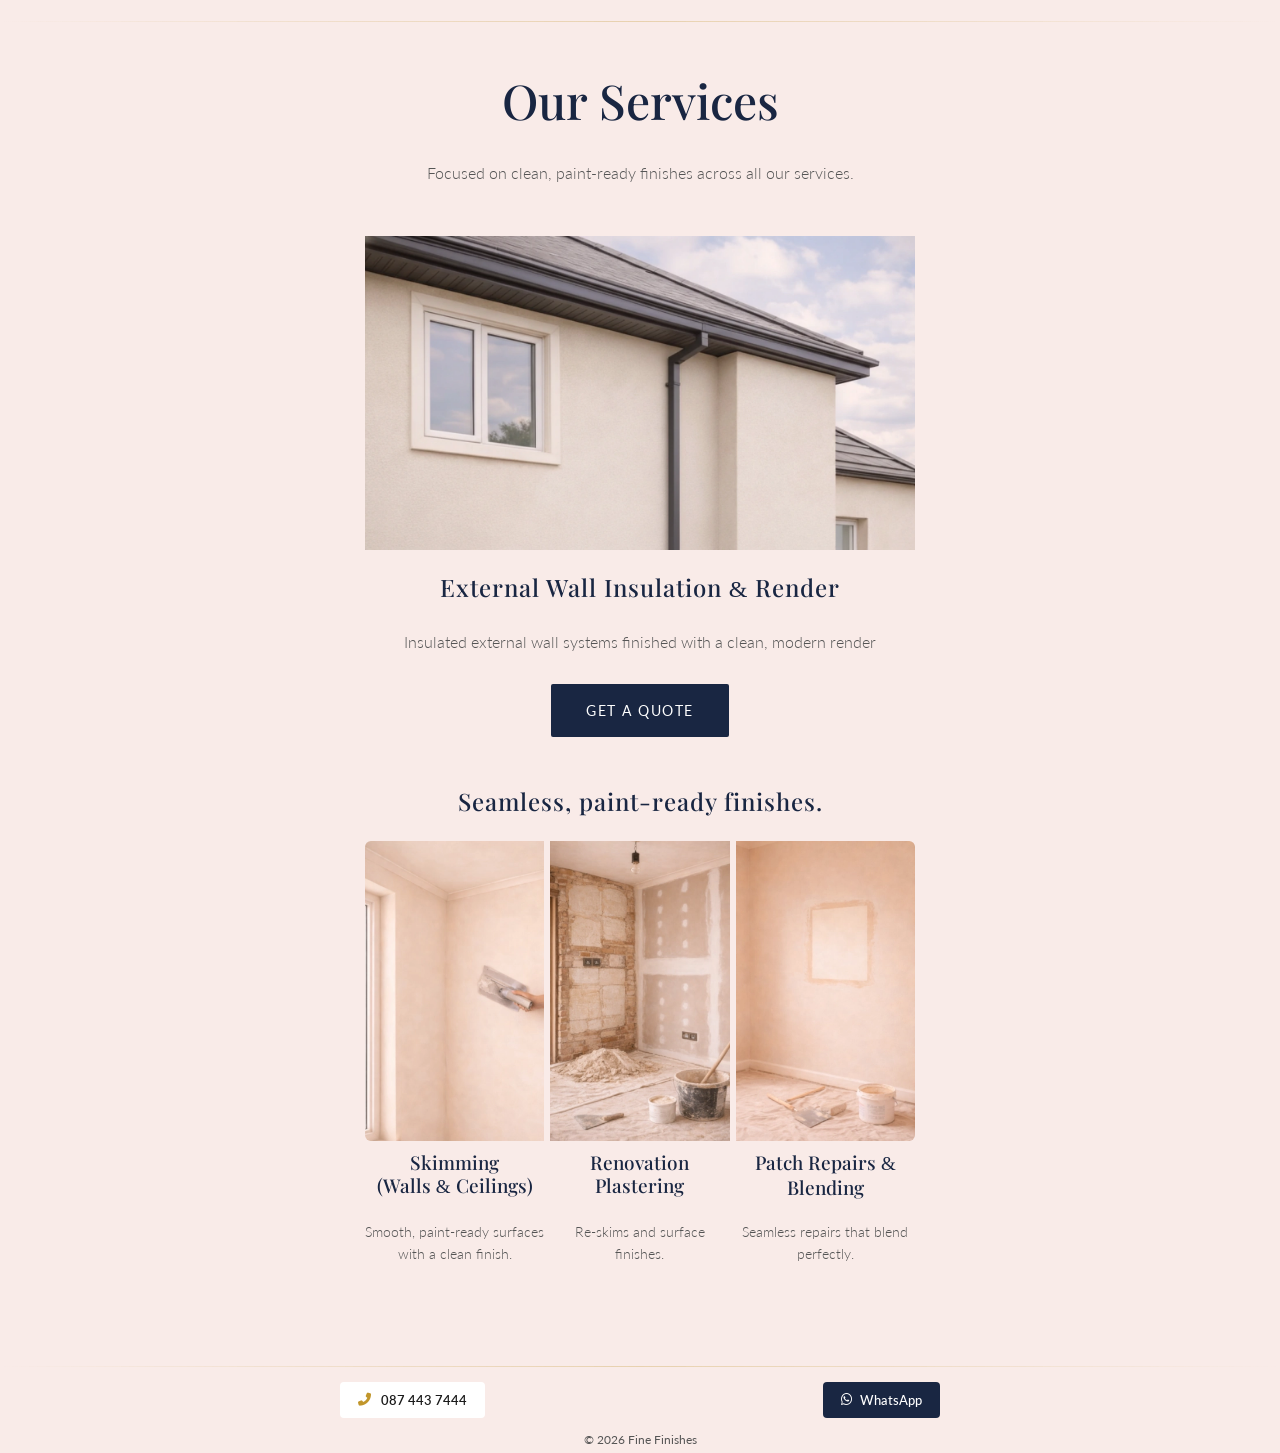
==== commit 9bb1d430: "update" ====
--- a/index.html
+++ b/index.html
@@ -1,7 +1,6 @@
 <!DOCTYPE html>
 <html lang="en">
 <head>
-
     <meta charset="UTF-8">
     <meta name="viewport" content="width=device-width, initial-scale=1.0">
     <title>Fine Finishes</title>
@@ -9,7 +8,7 @@
     <link rel="shortcut icon" type="image/x-icon" href="favicon.ico?"/>
     <link rel="preconnect" href="https://fonts.googleapis.com">
     <link rel="preconnect" href="https://fonts.gstatic.com" crossorigin>
-    <script src="brower-check.min.js"></script>
+    <script src="browser-check.min.js"></script>
     <link href="https://fonts.googleapis.com/css2?family=Lato:wght@300;400;700&family=Playfair+Display:wght@400;500;600&display=swap" rel="stylesheet">
     <link rel="stylesheet" href="styles.min.css">
     <link rel="stylesheet" href="https://cdnjs.cloudflare.com/ajax/libs/font-awesome/6.4.0/css/all.min.css">
--- a/styles.min.css
+++ b/styles.min.css
@@ -1 +1 @@
-.header-nav a,a{-webkit-tap-highlight-color:transparent}:root{color-scheme:dark;--primary-text:#1a1a1a;--secondary-text:#555555;--navy-blue:#192642;--gold:#c1962b;--white:#ffffff;--bg-color:#fcfcfc}.skeleton,.skeleton span{color:rgba(255,255,255,0)!important}body::before{left:0;width:100%}html.is-samsung.is-samsung-dark,html.is-samsung.is-samsung-dark #fullscreen-spinner{background-color:#000!important}html.is-samsung.is-samsung-dark header img{src:url(static/logo-1024-dark.png)}.text-left,form p{text-align:left}.swal2-popup.swal2-modal.swal2-show{background-color:#f9eae7}html{background-color:#f9eae7ee}@font-face{font-family:SerifFont;src:url(static/fonts/serif.woff2) format("woff2"),url(static/fonts/serif.woff) format("woff");font-weight:auto;font-style:normal;font-display:swap}*{box-sizing:border-box;margin:0;padding:0}textarea{resize:none;min-height:100px}.reveal-on-scroll{opacity:0;transform:translateY(40px);will-change:opacity,transform}.reveal-on-scroll.is-visible{opacity:1;transform:translateY(0);transition:opacity 1s cubic-bezier(.25, 1, .5, 1),transform 1s cubic-bezier(.25, 1, .5, 1)}.reveal-on-scroll-fade{opacity:0;transform:translateY(10px)}.reveal-on-scroll-fade.is-visible{opacity:1;transform:translateY(0);transition:opacity .8s,transform .8s}.reveal-from-left,.reveal-from-left-fast,.reveal-from-left-slow{opacity:0;transform:translateX(-100px);will-change:opacity,transform}.reveal-from-right,.reveal-from-right-fast,.reveal-from-right-slow{opacity:0;transform:translateX(100px);will-change:opacity,transform}.reveal-from-left.is-visible,.reveal-from-right.is-visible{opacity:1;transform:translateX(0);transition:opacity 1s cubic-bezier(.25, 1, .5, 1),transform 1.5s}.reveal-from-left-slow.is-visible,.reveal-from-right-slow.is-visible{opacity:1;transform:translateX(0);transition:opacity 1s cubic-bezier(.25, 1, .5, 1),transform 3s}.reveal-from-left-fast.is-visible,.reveal-from-right-fast.is-visible{opacity:1;transform:translateX(0);transition:opacity .8s cubic-bezier(.25, 1, .5, 1),transform .8s}.skeleton{animation:1s linear infinite alternate skeleton-loading;opacity:.7;border:none!important;pointer-events:none!important;transition:.2s ease-in-out}.skeleton svg{stroke:rgba(255,255,255,0)!important}.skeleton::placeholder{opacity:0}@keyframes skeleton-loading{0%{background-color:#a3b7c1}100%{background-color:#e0e7ea}}.delay-100{transition-delay:0.1s}.delay-200{transition-delay:0.2s}.delay-300{transition-delay:0.3s}.reveal-scale-up{opacity:0;transform:scale(.95);transition:opacity 1s,transform 1s}.reveal-scale-up.is-visible{opacity:1;transform:scale(1)}body{font-family:Lato,sans-serif;color:var(--primary-text)}.site-wrapper{overflow:hidden;width:100%;min-height:100vh;display:flex;flex-direction:column;margin-top:-20px}.our-services h2,h1{font-family:"Playfair Display",serif;font-weight:500;line-height:1.2}#fullscreen-spinner{position:fixed;top:0;left:0;width:100%;height:100vh;opacity:0;pointer-events:none;display:flex;justify-content:center;transition:.3s;align-items:center;background:#f9eae7;z-index:9999}#fullscreen-spinner.show,#submit-spinner.show{opacity:1;pointer-events:all}.spinner-border{display:inline-block;width:2rem;height:2rem;vertical-align:text-bottom;border:.25em solid var(--navy-blue);border-right-color:transparent;border-radius:50%;-webkit-animation:.75s linear infinite spinner-border;animation:.75s linear infinite spinner-border}.btn-primary,.flex,.header-nav,.sticky-footer,.trust-bar,header,main{display:flex}@keyframes spinner-border{100%{-webkit-transform:rotate(360deg);transform:rotate(360deg)}}header{justify-content:space-between;align-items:center;padding:20px 15px;background-color:transparent;z-index:100}.flex-row,.images-grid{flex-direction:row}.minimized{height:0;width:0}.flex-col,.upload-container{flex-direction:column}.text-center{text-align:center}.text-right{text-align:right}.horizontal-fade{height:1px;width:100%;background:linear-gradient(to right,transparent,rgba(193,150,43,.3),transparent)}.logo-container{display:flex;align-items:center;gap:12px;text-decoration:none;color:inherit}.logo-container img{width:128px;height:auto;object-fit:contain}.header-nav a,.menu-btn,.our-services h2,h1{color:var(--navy-blue)}.menu-btn{font-size:24px;cursor:pointer;background:0 0;border:none}.subheadline,.trust-bar{color:var(--secondary-text)}.header-nav{align-items:center;gap:20px}.header-nav a{text-decoration:none;font-weight:500;font-size:16px;transition:color .3s}.header-nav a:active,.header-nav a:focus,.header-nav a:hover{background-color:rgba(0,0,0,0)}.header-nav a.active{color:var(--gold);font-weight:600}main{flex:1;flex-direction:column}.contact-section,.contact-title,.hero-content,.our-services{position:relative;text-align:center;padding:20px 25px 10px;max-width:600px;margin:0 auto;z-index:10}.subheadline,h1{margin-bottom:20px}.hero-content{min-height:90vh;display:flex;flex-direction:column}.hero-content h1{font-size:clamp(1.5rem, 7vw, 2rem)}.contact-title h1{margin-bottom:10px}.contact-title p{font-size:clamp(16px, 2.5vw, 20px)}.our-services h2{font-size:24px;margin-bottom:25px;letter-spacing:1px}.contact-section h3,.image-text h3,.micro-copy,.submit-btn p,input,textarea{font-family:Lato,sans-serif}.help-section h3,.services-grid-item h3,.stacked-headline{font-family:"Playfair Display",serif}body::before{position:fixed;content:"";filter:url(#noise);z-index:-2;height:110%;top:-5%;mix-blend-mode:soft-light;pointer-events:none}h1{font-size:34px}.subheadline{font-weight:300;font-size:16px;line-height:1.6}.trust-bar{justify-content:center;align-items:center;flex-wrap:wrap;gap:4px;font-size:13px;margin-bottom:40px}.star{color:var(--gold);margin-right:4px}.dot{color:#ccc;margin:0 5px}.btn-primary{background-color:var(--navy-blue);color:#fff;text-decoration:none;padding:18px 35px;font-size:14px;font-weight:400;text-transform:uppercase;letter-spacing:1.5px;width:fit-content;align-items:center;margin-inline:auto;margin-bottom:15px;border-radius:2px;user-select:none;transition:background-color .3s}.image-text h3.bold,.phone-link{font-weight:600}.micro-copy{font-size:11px;color:#999;margin-bottom:20px}.image-wrapper{position:relative;width:100%;height:450px;margin-top:-20px;overflow:hidden;background-color:var(--bg-color)}.hero-image,.images-grid-left img,.preview-item img{height:100%;width:100%;object-fit:cover}.hero-image{object-position:center bottom;-webkit-mask-image:linear-gradient(to bottom,transparent 0%,black 25%);mask-image:linear-gradient(to bottom,transparent 0%,black 25%)}.image-text{position:absolute;bottom:30px;left:25px;z-index:20;text-shadow:0 2px 4px rgba(0,0,0,.3)}.image-wrapper::after,.sticky-footer{bottom:0;left:0;pointer-events:none;width:100%}.image-text h3{font-size:20px;font-weight:300;color:#fff;margin-bottom:4px}.image-wrapper::after{content:"";position:absolute;height:40%;background:linear-gradient(to top,rgba(0,0,0,.5),transparent)}.sticky-footer{position:sticky;padding:15px 25px 6px;justify-content:center;flex-direction:column;align-items:center;z-index:200}.sticky-footer p{font-size:12px;color:var(--secondary-text);margin-top:14px}.phone-link,.whatsapp-btn{text-decoration:none;padding:10px 18px;border-radius:4px;font-size:13px;pointer-events:auto;display:flex}.footer-content{width:100%;max-width:600px;display:flex;justify-content:space-between;align-items:center}.phone-link{color:var(--primary-text);align-items:center;gap:10px;background:#fff}.phone-icon{color:var(--gold);font-size:13px}.whatsapp-btn{background-color:var(--navy-blue);color:#fff;font-weight:500;align-items:center;gap:8px}.stacked-headline{color:var(--navy-blue);font-size:clamp(1px, 4.5vw, 24px);font-weight:500;margin-bottom:20px;line-height:1.2;letter-spacing:1px;align-self:center;display:flex;align-items:flex-end}.hero-subcontent{position:relative;text-align:center;padding:10px 25px;max-width:600px;margin:0 auto;z-index:10}.images-grid,.our-services{margin-bottom:60px}.hero-subcontent h1,.our-services{margin-top:30px}.hero-subcontent p,.services-external p{color:var(--secondary-text);font-weight:300;font-size:16px;line-height:1.6;margin-bottom:30px}.images-grid{width:100vw;max-width:650px;margin-inline:auto;display:flex;gap:6px}.images-grid-right{gap:6px}.images-grid-right img{width:100%}.our-services-title,.services-external{margin-bottom:50px}.services-external img{width:100%;margin-bottom:20px}.and,.services-external h2 span,.services-grid-item h3 span.and{font-family:Noto,serif}.services-grid{display:flex;flex-direction:row;gap:6px}.services-grid .services-grid-item:first-child img{border-radius:6px 0 0 6px}.services-grid .services-grid-item:last-child img,.side-images-container img:last-child{border-radius:0 6px 6px 0}.services-grid-item{width:33%}.image-container{position:relative;overflow:hidden;margin-bottom:10px}.plaster-warmth img{filter:sepia(20%) saturate(160%) hue-rotate(-25deg) brightness(95%) contrast(95%)}.services-grid-item img{vertical-align:middle;width:100%;height:300px;object-fit:cover;object-position:right center}.services-grid-item h3{color:var(--navy-blue);font-size:clamp(1px, 3.7vw, 19px);font-weight:500;margin-bottom:20px;height:50px;line-height:1.2}.services-grid-item p,form p{color:var(--secondary-text);line-height:1.6}.services-grid-item p{font-weight:300;font-size:14px;margin-bottom:30px}section.contact-section{padding:20px 10px 0;margin:40px auto 60px}.contact-section h3{color:var(--navy-blue);font-size:clamp(14px, 3.4vw, 19px);padding-inline:10px;font-weight:500;margin-bottom:20px;height:40px;line-height:1.2}@media (min-width:768px){.hero-content,.hero-subcontent{max-width:1000px}h1{font-size:48px;margin-bottom:30px}.hero-content{padding-top:40px}.image-wrapper{height:600px}.contact-section{padding:20px 30px 0}header{justify-content:flex-start;gap:135px;padding:20px 25px}.header-nav{gap:40px}}form p,input,textarea{font-size:clamp(12px, 4.3vw, 16px)}.upload-container,input,textarea{padding:15px;background-color:transparent}.form-wrapper{width:100%;max-width:900px}form{display:flex;gap:30px;flex-wrap:wrap}.left-column,.right-column{flex:1;min-width:300px;display:flex;flex-direction:column;gap:15px}form p{font-weight:300;margin-left:12px}input,textarea{width:100%;border:1px solid #e0dada;border-radius:4px;color:#333;outline:0;transition:border-color .3s}input:focus,textarea:focus{border-color:#888}::placeholder{color:#6e6e6e;opacity:.8}input.pale-placeholder::placeholder{color:#888;font-style:italic}.upload-container{border:1px solid #e0dada;border-radius:6px;min-height:220px;display:flex;align-items:center}.upload-trigger{display:flex;flex-direction:column;align-items:center;cursor:pointer;width:100%;padding:10px;border-radius:4px;transition:background-color .2s,border-color .2s,transform .2s}.upload-trigger.drag-over{background-color:#f0f8ff;border-color:#3b82f6;transform:scale(1.02)}.upload-title{margin-top:10px;font-size:18px;color:#555}.upload-status{margin-top:5px;font-size:14px;color:#888;font-style:italic;margin-bottom:15px}.upload-text{margin-top:5px;font-size:12px;color:#888}.remove-btn,.submit-btn{color:#fff;cursor:pointer}.image-previews{display:grid;position:relative;grid-template-columns:repeat(4,1fr);gap:10px;width:100%;margin-top:10px}#submit-spinner{position:absolute;top:50%;left:30px;transform:translate(-50%,-50%);opacity:0;pointer-events:none;display:flex;justify-content:center;transition:.3s;align-items:center;z-index:9999}#submit-spinner .spinner-border{border:.25em solid #fff;border-right-color:transparent}.preview-item{position:relative;width:100%;aspect-ratio:1;border-radius:4px;overflow:hidden;border:1px solid #ddd}.remove-btn{position:absolute;top:2px;right:2px;background-color:rgba(54,59,78,.9);border:none;border-radius:50%;width:20px;height:20px;font-size:12px;display:flex;align-items:center;justify-content:center;line-height:1}.submit-btn,.submit-btn p{font-weight:200;font-size:20px}.submit-btn{position:relative;font-family:Lato,sans-serif;background-color:var(--navy-blue);padding-inline:15px;padding-block:20px;border:none;border-radius:4px;margin-top:5px;transition:background .3s}.submit-btn p{color:#fff;text-align:center;margin:0;line-height:1}.submit-btn p span{opacity:.7;font-size:14px}@media (hover:hover) and (pointer:fine){.header-nav a:hover{color:var(--gold)}.btn-primary:hover{background-color:#2c3e56}.upload-trigger:hover{background-color:rgba(0,0,0,.02)}.remove-btn:hover{background-color:#d9534f}.submit-btn:hover{background-color:#2c3040}}.help-section{text-align:right;margin:50px auto 0;display:flex;flex-direction:column;gap:10px;align-items:center;max-width:600px;color:var(--navy-blue)}.help-section h3{margin-bottom:10px;font-size:clamp(16px, 7vw, 24px)}.help-section p{font-family:Lato,sans-serif;font-weight:300;font-size:clamp(12px, 4.3vw, 16px)}.help-section h4,.swal2-title{font-family:"Playfair Display",serif}.help-section h4{font-size:clamp(14px, 4.5vw, 18px)}input[name=subject]{position:absolute;left:-9999px}textarea[name=message]{line-height:1.5}.include-list{display:flex;flex-direction:column;gap:10px;margin-top:20px}.include-item{display:flex;flex-direction:row;gap:18px;margin-bottom:10px;align-items:center}.include-item-details{display:flex;flex-direction:column;align-items:flex-start;gap:2px;text-align:left}.swal2-icon.swal2-success.swal2-icon-show{border-color:var(--navy-blue)!important;color:var(--navy-blue)!important}.swal2-success-line-long,.swal2-success-line-tip{background-color:var(--navy-blue)!important}.swal2-icon.swal2-warning.swal2-icon-show{border-color:#950606cc;color:#950606}.swal2-confirm.swal2-styled{background-color:var(--navy-blue)}.swal2-success-circular-line-left,.swal2-success-circular-line-right,.swal2-success-fix{background-color:rgba(0,0,0,0)!important}.swal2-success-ring{border:.25em solid var(--navy-blue)!important}.swal2-title{color:var(--navy-blue)!important;font-size:24px;font-weight:500;margin-bottom:20px;line-height:1.2}.swal2-html-container{font-family:Lato,sans-serif;font-weight:300;font-size:19px;color:var(--navy-blue)!important}@media (max-width:768px){.help-section{text-align:center}.thumbnails{justify-content:center}.image-previews{grid-template-columns:repeat(3,1fr)}}.service-story-reel{position:relative;width:100%;max-width:800px;margin:20px auto;display:flex;align-items:center;justify-content:center;overflow:hidden;background-color:transparent;height:100px;flex-grow:1}.reel-item{position:absolute;color:var(--navy-blue);font-family:"Playfair Display",serif;font-size:clamp(1.5rem, 7vw, 2rem);font-weight:500;user-select:none;letter-spacing:1px;text-align:center;opacity:0;transform:translateY(10px);animation:16s infinite fadeCycle}.reel-item:first-child{animation-delay:0s}.reel-item:nth-child(2){animation-delay:4s}.reel-item:nth-child(3){animation-delay:8s}.reel-item:nth-child(4){animation-delay:12s}@keyframes fadeCycle{0%{opacity:0;transform:translateY(10px)}20%,5%{opacity:1;transform:translateY(0)}25%{opacity:0;transform:translateY(-10px)}100%{opacity:0}}.side-images-container{display:flex;flex-direction:row;position:relative;gap:6px;justify-content:center}.side-images-container img{width:275px;max-width:50%;max-height:min(calc(100% - 12px),200px);object-fit:cover;border-radius:6px 0 0 6px;box-shadow:0 1px 3px rgba(0,0,0,.2)}+.skeleton,.skeleton span{color:rgba(255,255,255,0)!important}.header-nav a,a{-webkit-tap-highlight-color:transparent}body::before{left:0;width:100%}html.is-samsung.is-samsung-dark,html.is-samsung.is-samsung-dark #fullscreen-spinner{background-color:#888!important}html.is-samsung.is-samsung-dark header img{src:url(static/logo-1024-dark.png)}html.is-samsung.is-samsung-dark .horizontal-fade{background:linear-gradient(to right,transparent,#fe0,transparent)!important}.text-left,form p{text-align:left}.swal2-popup.swal2-modal.swal2-show{background-color:#f9eae7}html{background-color:#f9eae7ee}@font-face{font-family:SerifFont;src:url(static/fonts/serif.woff2) format("woff2"),url(static/fonts/serif.woff) format("woff");font-weight:auto;font-style:normal;font-display:swap}:root{--primary-text:#1a1a1a;--secondary-text:#555555;--navy-blue:#192642;--gold:#c1962b;--white:#ffffff;--bg-color:#fcfcfc}*{box-sizing:border-box;margin:0;padding:0}textarea{resize:none;min-height:100px}.reveal-on-scroll{opacity:0;transform:translateY(40px);will-change:opacity,transform}.reveal-on-scroll.is-visible{opacity:1;transform:translateY(0);transition:opacity 1s cubic-bezier(.25, 1, .5, 1),transform 1s cubic-bezier(.25, 1, .5, 1)}.reveal-on-scroll-fade{opacity:0;transform:translateY(10px)}.reveal-on-scroll-fade.is-visible{opacity:1;transform:translateY(0);transition:opacity .8s,transform .8s}.reveal-from-left,.reveal-from-left-fast,.reveal-from-left-slow{opacity:0;transform:translateX(-100px);will-change:opacity,transform}.reveal-from-right,.reveal-from-right-fast,.reveal-from-right-slow{opacity:0;transform:translateX(100px);will-change:opacity,transform}.reveal-from-left.is-visible,.reveal-from-right.is-visible{opacity:1;transform:translateX(0);transition:opacity 1s cubic-bezier(.25, 1, .5, 1),transform 1.5s}.reveal-from-left-slow.is-visible,.reveal-from-right-slow.is-visible{opacity:1;transform:translateX(0);transition:opacity 1s cubic-bezier(.25, 1, .5, 1),transform 3s}.reveal-from-left-fast.is-visible,.reveal-from-right-fast.is-visible{opacity:1;transform:translateX(0);transition:opacity .8s cubic-bezier(.25, 1, .5, 1),transform .8s}.skeleton{animation:1s linear infinite alternate skeleton-loading;opacity:.7;border:none!important;pointer-events:none!important;transition:.2s ease-in-out}.skeleton svg{stroke:rgba(255,255,255,0)!important}.skeleton::placeholder{opacity:0}@keyframes skeleton-loading{0%{background-color:#a3b7c1}100%{background-color:#e0e7ea}}.delay-100{transition-delay:0.1s}.delay-200{transition-delay:0.2s}.delay-300{transition-delay:0.3s}.reveal-scale-up{opacity:0;transform:scale(.95);transition:opacity 1s,transform 1s}.reveal-scale-up.is-visible{opacity:1;transform:scale(1)}body{font-family:Lato,sans-serif;color:var(--primary-text)}.site-wrapper{overflow:hidden;width:100%;min-height:100vh;display:flex;flex-direction:column;margin-top:-20px}.our-services h2,h1{font-family:"Playfair Display",serif;font-weight:500;line-height:1.2}#fullscreen-spinner{position:fixed;top:0;left:0;width:100%;height:100vh;opacity:0;pointer-events:none;display:flex;justify-content:center;transition:.3s;align-items:center;background:#f9eae7;z-index:9999}#fullscreen-spinner.show,#submit-spinner.show{opacity:1;pointer-events:all}.spinner-border{display:inline-block;width:2rem;height:2rem;vertical-align:text-bottom;border:.25em solid var(--navy-blue);border-right-color:transparent;border-radius:50%;-webkit-animation:.75s linear infinite spinner-border;animation:.75s linear infinite spinner-border}.btn-primary,.flex,.header-nav,.sticky-footer,.trust-bar,header,main{display:flex}@keyframes spinner-border{100%{-webkit-transform:rotate(360deg);transform:rotate(360deg)}}header{justify-content:space-between;align-items:center;padding:20px 15px;background-color:transparent;z-index:100}.flex-row,.images-grid{flex-direction:row}.minimized{height:0;width:0}.flex-col,.upload-container{flex-direction:column}.text-center{text-align:center}.text-right{text-align:right}.horizontal-fade{height:1px;width:100%;background:linear-gradient(to right,transparent,rgba(193,150,43,.3),transparent)}.logo-container{display:flex;align-items:center;gap:12px;text-decoration:none;color:inherit}.logo-container img{width:128px;height:auto;object-fit:contain}.header-nav a,.menu-btn,.our-services h2,h1{color:var(--navy-blue)}.menu-btn{font-size:24px;cursor:pointer;background:0 0;border:none}.subheadline,.trust-bar{color:var(--secondary-text)}.header-nav{align-items:center;gap:20px}.header-nav a{text-decoration:none;font-weight:500;font-size:16px;transition:color .3s}.header-nav a:active,.header-nav a:focus,.header-nav a:hover{background-color:rgba(0,0,0,0)}.header-nav a.active{color:var(--gold);font-weight:600}main{flex:1;flex-direction:column}.contact-section,.contact-title,.hero-content,.our-services{position:relative;text-align:center;padding:20px 25px 10px;max-width:600px;margin:0 auto;z-index:10}.subheadline,h1{margin-bottom:20px}.hero-content{min-height:90vh;display:flex;flex-direction:column}.hero-content h1{font-size:clamp(1.5rem, 7vw, 2rem)}.contact-title h1{margin-bottom:10px}.contact-title p{font-size:clamp(16px, 2.5vw, 20px)}.our-services h2{font-size:24px;margin-bottom:25px;letter-spacing:1px}.contact-section h3,.image-text h3,.micro-copy,.submit-btn p,input,textarea{font-family:Lato,sans-serif}.help-section h3,.services-grid-item h3,.stacked-headline{font-family:"Playfair Display",serif}body::before{position:fixed;content:"";filter:url(#noise);z-index:-2;height:110%;top:-5%;mix-blend-mode:soft-light;pointer-events:none}h1{font-size:34px}.subheadline{font-weight:300;font-size:16px;line-height:1.6}.trust-bar{justify-content:center;align-items:center;flex-wrap:wrap;gap:4px;font-size:13px;margin-bottom:40px}.star{color:var(--gold);margin-right:4px}.dot{color:#ccc;margin:0 5px}.btn-primary{background-color:var(--navy-blue);color:#fff;text-decoration:none;padding:18px 35px;font-size:14px;font-weight:400;text-transform:uppercase;letter-spacing:1.5px;width:fit-content;align-items:center;margin-inline:auto;margin-bottom:15px;border-radius:2px;user-select:none;transition:background-color .3s}.image-text h3.bold,.phone-link{font-weight:600}.micro-copy{font-size:11px;color:#999;margin-bottom:20px}.image-wrapper{position:relative;width:100%;height:450px;margin-top:-20px;overflow:hidden;background-color:var(--bg-color)}.hero-image,.images-grid-left img,.preview-item img{height:100%;width:100%;object-fit:cover}.hero-image{object-position:center bottom;-webkit-mask-image:linear-gradient(to bottom,transparent 0%,black 25%);mask-image:linear-gradient(to bottom,transparent 0%,black 25%)}.image-text{position:absolute;bottom:30px;left:25px;z-index:20;text-shadow:0 2px 4px rgba(0,0,0,.3)}.image-wrapper::after,.sticky-footer{bottom:0;left:0;pointer-events:none;width:100%}.image-text h3{font-size:20px;font-weight:300;color:#fff;margin-bottom:4px}.image-wrapper::after{content:"";position:absolute;height:40%;background:linear-gradient(to top,rgba(0,0,0,.5),transparent)}.sticky-footer{position:sticky;padding:15px 25px 6px;justify-content:center;flex-direction:column;align-items:center;z-index:200}.sticky-footer p{font-size:12px;color:var(--secondary-text);margin-top:14px}.phone-link,.whatsapp-btn{text-decoration:none;padding:10px 18px;border-radius:4px;font-size:13px;pointer-events:auto;display:flex}.footer-content{width:100%;max-width:600px;display:flex;justify-content:space-between;align-items:center}.phone-link{color:var(--primary-text);align-items:center;gap:10px;background:#fff}.phone-icon{color:var(--gold);font-size:13px}.whatsapp-btn{background-color:var(--navy-blue);color:#fff;font-weight:500;align-items:center;gap:8px}.stacked-headline{color:var(--navy-blue);font-size:clamp(1px, 4.5vw, 24px);font-weight:500;margin-bottom:20px;line-height:1.2;letter-spacing:1px;align-self:center;display:flex;align-items:flex-end}.hero-subcontent{position:relative;text-align:center;padding:10px 25px;max-width:600px;margin:0 auto;z-index:10}.images-grid,.our-services{margin-bottom:60px}.hero-subcontent h1,.our-services{margin-top:30px}.hero-subcontent p,.services-external p{color:var(--secondary-text);font-weight:300;font-size:16px;line-height:1.6;margin-bottom:30px}.images-grid{width:100vw;max-width:650px;margin-inline:auto;display:flex;gap:6px}.images-grid-right{gap:6px}.images-grid-right img{width:100%}.our-services-title,.services-external{margin-bottom:50px}.services-external img{width:100%;margin-bottom:20px}.and,.services-external h2 span,.services-grid-item h3 span.and{font-family:Noto,serif}.services-grid{display:flex;flex-direction:row;gap:6px}.services-grid .services-grid-item:first-child img{border-radius:6px 0 0 6px}.services-grid .services-grid-item:last-child img,.side-images-container img:last-child{border-radius:0 6px 6px 0}.services-grid-item{width:33%}.image-container{position:relative;overflow:hidden;margin-bottom:10px}.plaster-warmth img{filter:sepia(20%) saturate(160%) hue-rotate(-25deg) brightness(95%) contrast(95%)}.services-grid-item img{vertical-align:middle;width:100%;height:300px;object-fit:cover;object-position:right center}.services-grid-item h3{color:var(--navy-blue);font-size:clamp(1px, 3.7vw, 19px);font-weight:500;margin-bottom:20px;height:50px;line-height:1.2}.services-grid-item p,form p{color:var(--secondary-text);line-height:1.6}.services-grid-item p{font-weight:300;font-size:14px;margin-bottom:30px}section.contact-section{padding:20px 10px 0;margin:40px auto 60px}.contact-section h3{color:var(--navy-blue);font-size:clamp(14px, 3.4vw, 19px);padding-inline:10px;font-weight:500;margin-bottom:20px;height:40px;line-height:1.2}@media (min-width:768px){.hero-content,.hero-subcontent{max-width:1000px}h1{font-size:48px;margin-bottom:30px}.hero-content{padding-top:40px}.image-wrapper{height:600px}.contact-section{padding:20px 30px 0}header{justify-content:flex-start;gap:135px;padding:20px 25px}.header-nav{gap:40px}}form p,input,textarea{font-size:clamp(12px, 4.3vw, 16px)}.upload-container,input,textarea{padding:15px;background-color:transparent}.form-wrapper{width:100%;max-width:900px}form{display:flex;gap:30px;flex-wrap:wrap}.left-column,.right-column{flex:1;min-width:300px;display:flex;flex-direction:column;gap:15px}form p{font-weight:300;margin-left:12px}input,textarea{width:100%;border:1px solid #e0dada;border-radius:4px;color:#333;outline:0;transition:border-color .3s}input:focus,textarea:focus{border-color:#888}::placeholder{color:#6e6e6e;opacity:.8}input.pale-placeholder::placeholder{color:#888;font-style:italic}.upload-container{border:1px solid #e0dada;border-radius:6px;min-height:220px;display:flex;align-items:center}.upload-trigger{display:flex;flex-direction:column;align-items:center;cursor:pointer;width:100%;padding:10px;border-radius:4px;transition:background-color .2s,border-color .2s,transform .2s}.upload-trigger.drag-over{background-color:#f0f8ff;border-color:#3b82f6;transform:scale(1.02)}.upload-title{margin-top:10px;font-size:18px;color:#555}.upload-status{margin-top:5px;font-size:14px;color:#888;font-style:italic;margin-bottom:15px}.upload-text{margin-top:5px;font-size:12px;color:#888}.remove-btn,.submit-btn{color:#fff;cursor:pointer}.image-previews{display:grid;position:relative;grid-template-columns:repeat(4,1fr);gap:10px;width:100%;margin-top:10px}#submit-spinner{position:absolute;top:50%;left:30px;transform:translate(-50%,-50%);opacity:0;pointer-events:none;display:flex;justify-content:center;transition:.3s;align-items:center;z-index:9999}#submit-spinner .spinner-border{border:.25em solid #fff;border-right-color:transparent}.preview-item{position:relative;width:100%;aspect-ratio:1;border-radius:4px;overflow:hidden;border:1px solid #ddd}.remove-btn{position:absolute;top:2px;right:2px;background-color:rgba(54,59,78,.9);border:none;border-radius:50%;width:20px;height:20px;font-size:12px;display:flex;align-items:center;justify-content:center;line-height:1}.submit-btn,.submit-btn p{font-weight:200;font-size:20px}.submit-btn{position:relative;font-family:Lato,sans-serif;background-color:var(--navy-blue);padding-inline:15px;padding-block:20px;border:none;border-radius:4px;margin-top:5px;transition:background .3s}.submit-btn p{color:#fff;text-align:center;margin:0;line-height:1}.submit-btn p span{opacity:.7;font-size:14px}@media (hover:hover) and (pointer:fine){.header-nav a:hover{color:var(--gold)}.btn-primary:hover{background-color:#2c3e56}.upload-trigger:hover{background-color:rgba(0,0,0,.02)}.remove-btn:hover{background-color:#d9534f}.submit-btn:hover{background-color:#2c3040}}.help-section{text-align:right;margin:50px auto 0;display:flex;flex-direction:column;gap:10px;align-items:center;max-width:600px;color:var(--navy-blue)}.help-section h3{margin-bottom:10px;font-size:clamp(16px, 7vw, 24px)}.help-section p{font-family:Lato,sans-serif;font-weight:300;font-size:clamp(12px, 4.3vw, 16px)}.help-section h4,.swal2-title{font-family:"Playfair Display",serif}.help-section h4{font-size:clamp(14px, 4.5vw, 18px)}input[name=subject]{position:absolute;left:-9999px}textarea[name=message]{line-height:1.5}.include-list{display:flex;flex-direction:column;gap:10px;margin-top:20px}.include-item{display:flex;flex-direction:row;gap:18px;margin-bottom:10px;align-items:center}.include-item-details{display:flex;flex-direction:column;align-items:flex-start;gap:2px;text-align:left}.swal2-icon.swal2-success.swal2-icon-show{border-color:var(--navy-blue)!important;color:var(--navy-blue)!important}.swal2-success-line-long,.swal2-success-line-tip{background-color:var(--navy-blue)!important}.swal2-icon.swal2-warning.swal2-icon-show{border-color:#950606cc;color:#950606}.swal2-confirm.swal2-styled{background-color:var(--navy-blue)}.swal2-success-circular-line-left,.swal2-success-circular-line-right,.swal2-success-fix{background-color:rgba(0,0,0,0)!important}.swal2-success-ring{border:.25em solid var(--navy-blue)!important}.swal2-title{color:var(--navy-blue)!important;font-size:24px;font-weight:500;margin-bottom:20px;line-height:1.2}.swal2-html-container{font-family:Lato,sans-serif;font-weight:300;font-size:19px;color:var(--navy-blue)!important}@media (max-width:768px){.help-section{text-align:center}.thumbnails{justify-content:center}.image-previews{grid-template-columns:repeat(3,1fr)}}.service-story-reel{position:relative;width:100%;max-width:800px;margin:20px auto;display:flex;align-items:center;justify-content:center;overflow:hidden;background-color:transparent;height:100px;flex-grow:1}.reel-item{position:absolute;color:var(--navy-blue);font-family:"Playfair Display",serif;font-size:clamp(1.5rem, 7vw, 2rem);font-weight:500;user-select:none;letter-spacing:1px;text-align:center;opacity:0;transform:translateY(10px);animation:16s infinite fadeCycle}.reel-item:first-child{animation-delay:0s}.reel-item:nth-child(2){animation-delay:4s}.reel-item:nth-child(3){animation-delay:8s}.reel-item:nth-child(4){animation-delay:12s}@keyframes fadeCycle{0%{opacity:0;transform:translateY(10px)}20%,5%{opacity:1;transform:translateY(0)}25%{opacity:0;transform:translateY(-10px)}100%{opacity:0}}.side-images-container{display:flex;flex-direction:row;position:relative;gap:6px;justify-content:center}.side-images-container img{width:275px;max-width:50%;max-height:min(calc(100% - 12px),200px);object-fit:cover;border-radius:6px 0 0 6px;box-shadow:0 1px 3px rgba(0,0,0,.2)}
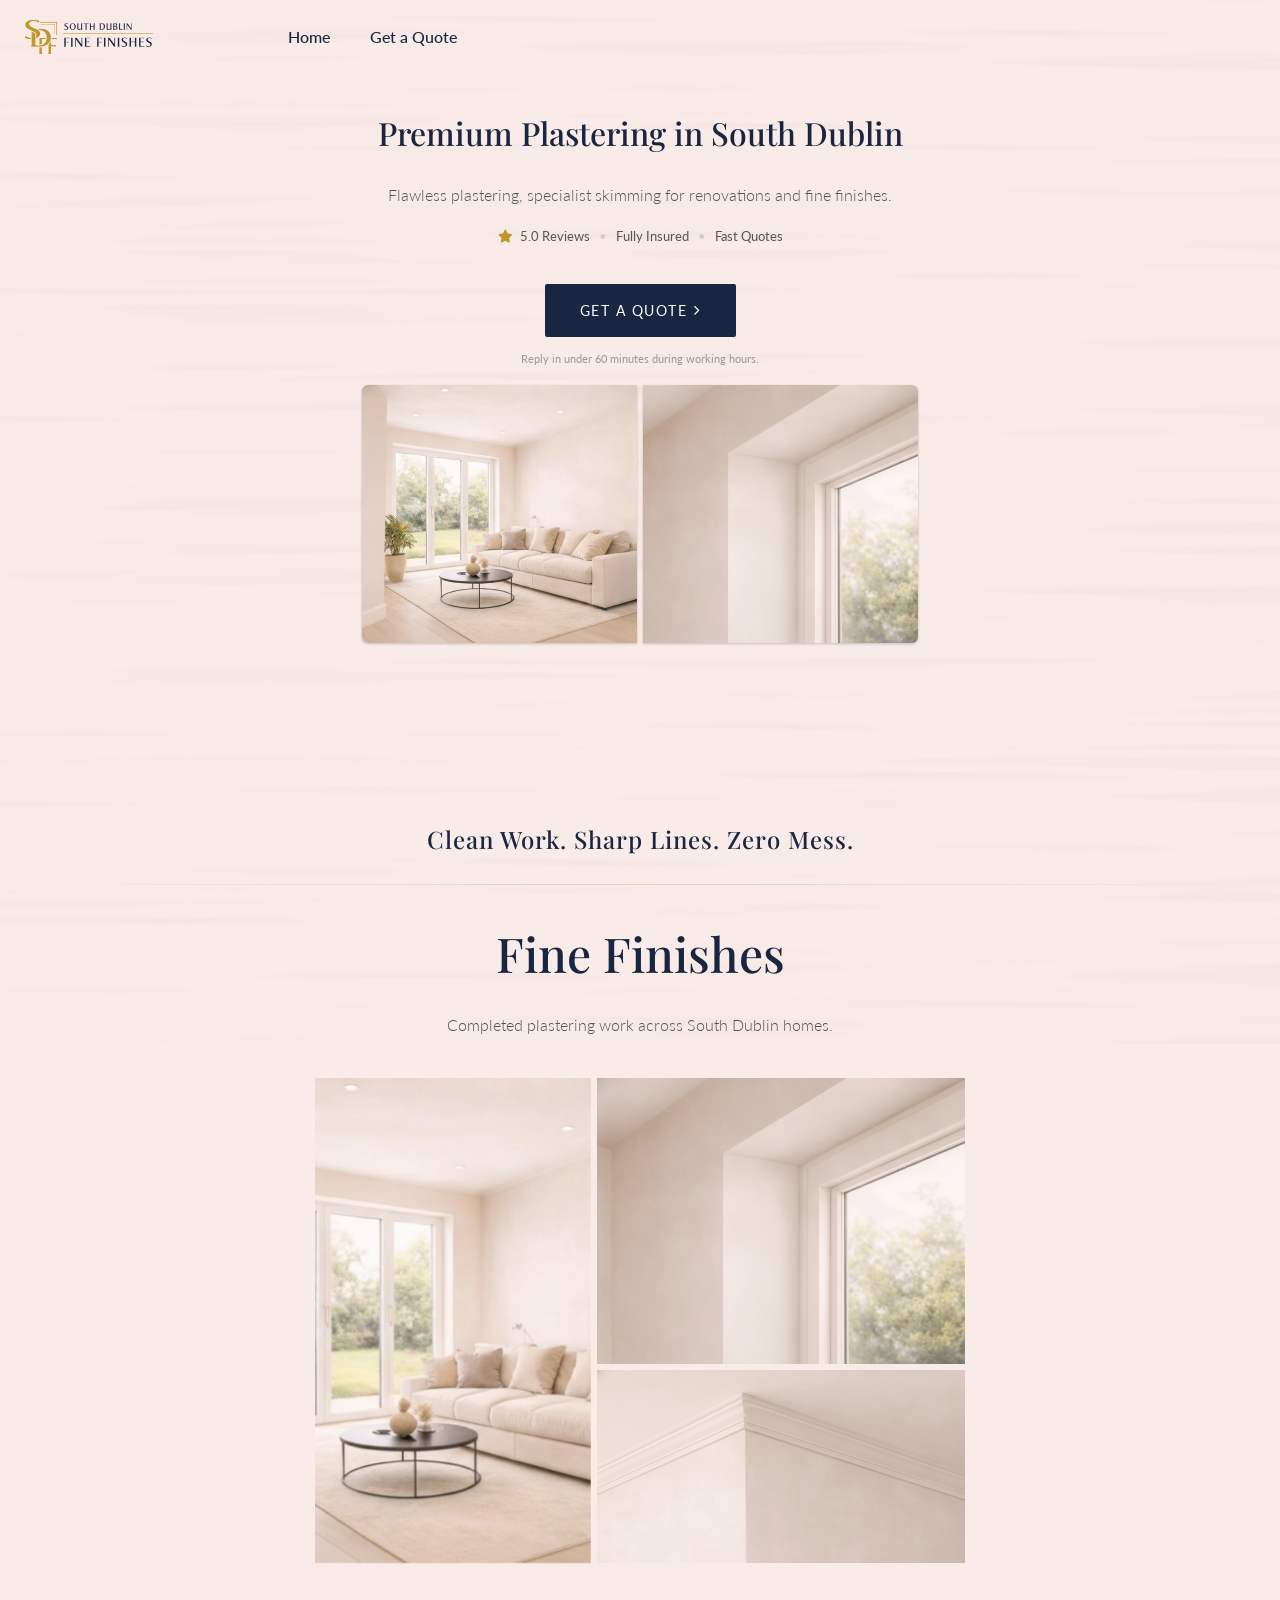
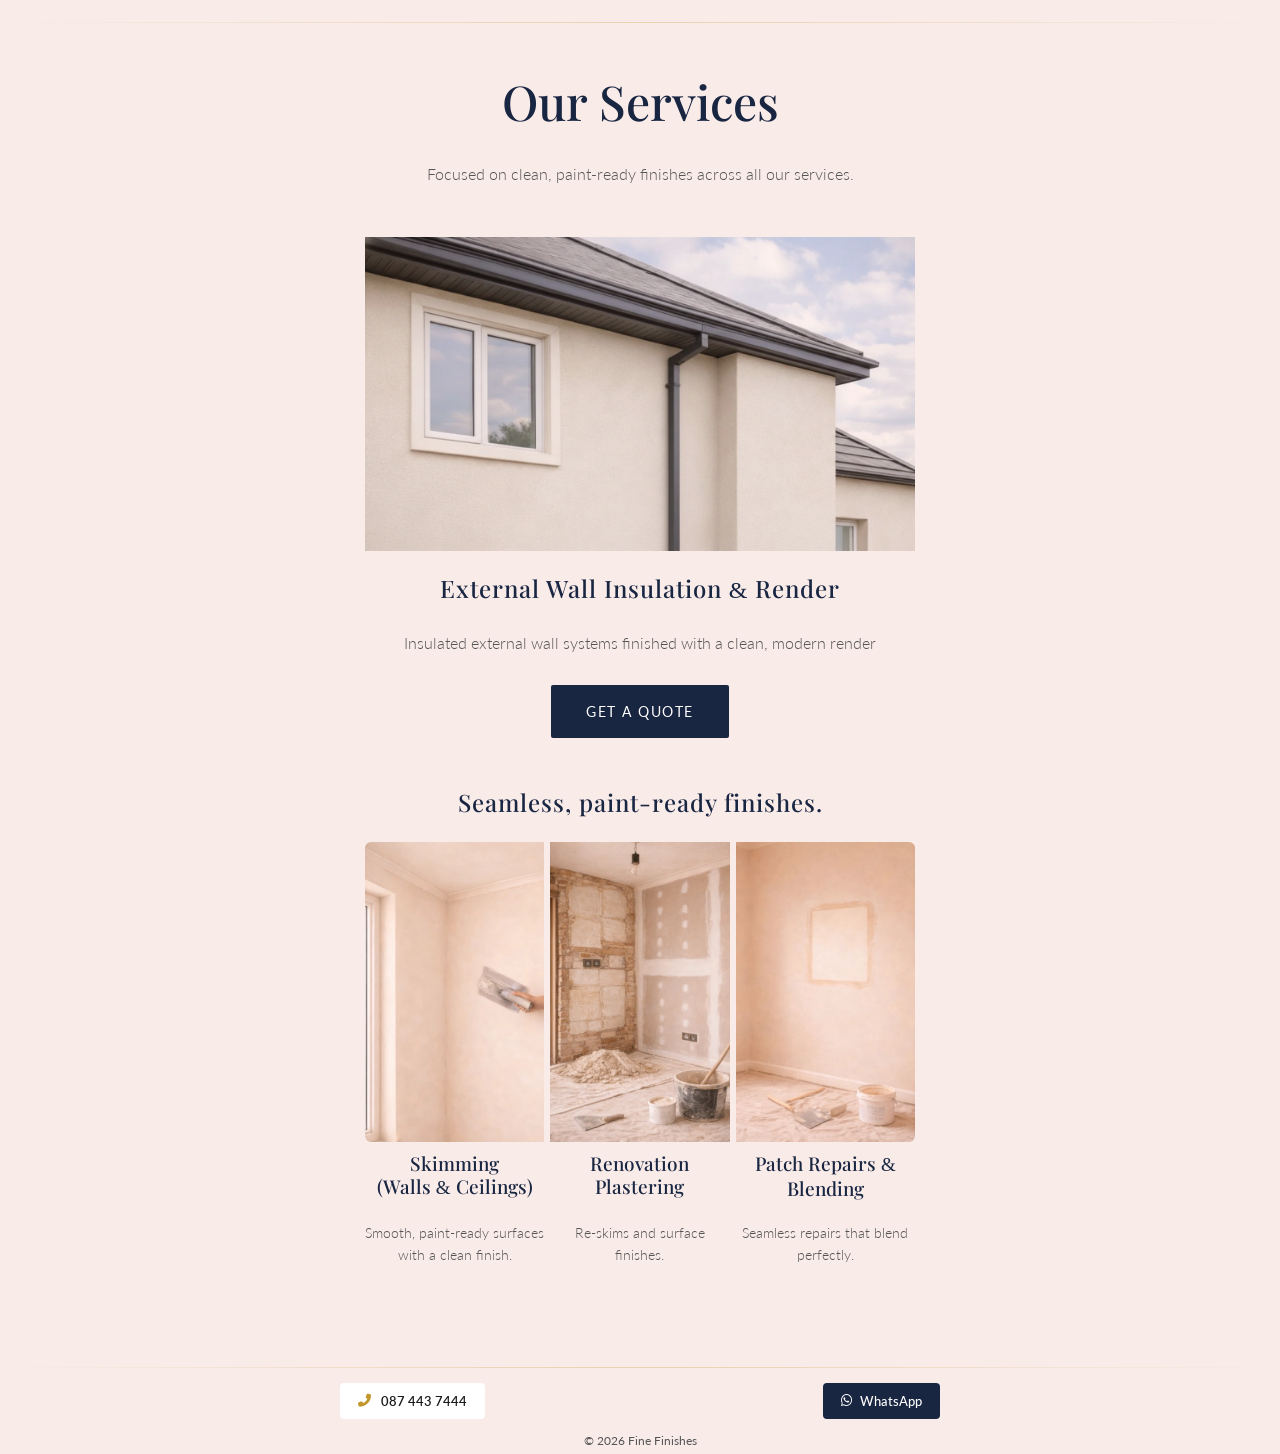
==== commit a7ccfe7d: "update" ====
--- a/index.html
+++ b/index.html
@@ -14,9 +14,11 @@
     <link rel="stylesheet" href="https://cdnjs.cloudflare.com/ajax/libs/font-awesome/6.4.0/css/all.min.css">
 </head>
 <body>
-    <img src="[data-uri]" 
-     class="force-bg-fix" 
-     alt="" />
+    <div id="fullscreen-spinner" class="fixed loading-spinner-container spinner show">
+        <div class="spinner-border show-spinner" role="status">
+            <span hidden>Loading...</span>
+        </div>
+    </div>
     <div class="site-wrapper reveal-on-scroll">
         <svg class="minimized" xmlns='http://www.w3.org/2000/svg'>
             <filter id="noise" x="0%" y="0%" width="100%" height="110%">
@@ -140,11 +142,7 @@
             <p>© 2026 Fine Finishes </p>
         </div>
     </div>
-    <div id="fullscreen-spinner" class="fixed loading-spinner-container spinner show">
-        <div class="spinner-border show-spinner" role="status">
-            <span hidden>Loading...</span>
-        </div>
-    </div>
+    
 <script src="loader.min.js"></script>
 
 </body>
--- a/styles.min.css
+++ b/styles.min.css
@@ -1 +1 @@
-.skeleton,.skeleton span{color:rgba(255,255,255,0)!important}.header-nav a,a{-webkit-tap-highlight-color:transparent}body::before{left:0;width:100%}html.is-samsung.is-samsung-dark,html.is-samsung.is-samsung-dark #fullscreen-spinner{background-color:#888!important}html.is-samsung.is-samsung-dark header img{src:url(static/logo-1024-dark.png)}html.is-samsung.is-samsung-dark .horizontal-fade{background:linear-gradient(to right,transparent,#fe0,transparent)!important}.text-left,form p{text-align:left}.swal2-popup.swal2-modal.swal2-show{background-color:#f9eae7}html{background-color:#f9eae7ee}@font-face{font-family:SerifFont;src:url(static/fonts/serif.woff2) format("woff2"),url(static/fonts/serif.woff) format("woff");font-weight:auto;font-style:normal;font-display:swap}:root{--primary-text:#1a1a1a;--secondary-text:#555555;--navy-blue:#192642;--gold:#c1962b;--white:#ffffff;--bg-color:#fcfcfc}*{box-sizing:border-box;margin:0;padding:0}textarea{resize:none;min-height:100px}.reveal-on-scroll{opacity:0;transform:translateY(40px);will-change:opacity,transform}.reveal-on-scroll.is-visible{opacity:1;transform:translateY(0);transition:opacity 1s cubic-bezier(.25, 1, .5, 1),transform 1s cubic-bezier(.25, 1, .5, 1)}.reveal-on-scroll-fade{opacity:0;transform:translateY(10px)}.reveal-on-scroll-fade.is-visible{opacity:1;transform:translateY(0);transition:opacity .8s,transform .8s}.reveal-from-left,.reveal-from-left-fast,.reveal-from-left-slow{opacity:0;transform:translateX(-100px);will-change:opacity,transform}.reveal-from-right,.reveal-from-right-fast,.reveal-from-right-slow{opacity:0;transform:translateX(100px);will-change:opacity,transform}.reveal-from-left.is-visible,.reveal-from-right.is-visible{opacity:1;transform:translateX(0);transition:opacity 1s cubic-bezier(.25, 1, .5, 1),transform 1.5s}.reveal-from-left-slow.is-visible,.reveal-from-right-slow.is-visible{opacity:1;transform:translateX(0);transition:opacity 1s cubic-bezier(.25, 1, .5, 1),transform 3s}.reveal-from-left-fast.is-visible,.reveal-from-right-fast.is-visible{opacity:1;transform:translateX(0);transition:opacity .8s cubic-bezier(.25, 1, .5, 1),transform .8s}.skeleton{animation:1s linear infinite alternate skeleton-loading;opacity:.7;border:none!important;pointer-events:none!important;transition:.2s ease-in-out}.skeleton svg{stroke:rgba(255,255,255,0)!important}.skeleton::placeholder{opacity:0}@keyframes skeleton-loading{0%{background-color:#a3b7c1}100%{background-color:#e0e7ea}}.delay-100{transition-delay:0.1s}.delay-200{transition-delay:0.2s}.delay-300{transition-delay:0.3s}.reveal-scale-up{opacity:0;transform:scale(.95);transition:opacity 1s,transform 1s}.reveal-scale-up.is-visible{opacity:1;transform:scale(1)}body{font-family:Lato,sans-serif;color:var(--primary-text)}.site-wrapper{overflow:hidden;width:100%;min-height:100vh;display:flex;flex-direction:column;margin-top:-20px}.our-services h2,h1{font-family:"Playfair Display",serif;font-weight:500;line-height:1.2}#fullscreen-spinner{position:fixed;top:0;left:0;width:100%;height:100vh;opacity:0;pointer-events:none;display:flex;justify-content:center;transition:.3s;align-items:center;background:#f9eae7;z-index:9999}#fullscreen-spinner.show,#submit-spinner.show{opacity:1;pointer-events:all}.spinner-border{display:inline-block;width:2rem;height:2rem;vertical-align:text-bottom;border:.25em solid var(--navy-blue);border-right-color:transparent;border-radius:50%;-webkit-animation:.75s linear infinite spinner-border;animation:.75s linear infinite spinner-border}.btn-primary,.flex,.header-nav,.sticky-footer,.trust-bar,header,main{display:flex}@keyframes spinner-border{100%{-webkit-transform:rotate(360deg);transform:rotate(360deg)}}header{justify-content:space-between;align-items:center;padding:20px 15px;background-color:transparent;z-index:100}.flex-row,.images-grid{flex-direction:row}.minimized{height:0;width:0}.flex-col,.upload-container{flex-direction:column}.text-center{text-align:center}.text-right{text-align:right}.horizontal-fade{height:1px;width:100%;background:linear-gradient(to right,transparent,rgba(193,150,43,.3),transparent)}.logo-container{display:flex;align-items:center;gap:12px;text-decoration:none;color:inherit}.logo-container img{width:128px;height:auto;object-fit:contain}.header-nav a,.menu-btn,.our-services h2,h1{color:var(--navy-blue)}.menu-btn{font-size:24px;cursor:pointer;background:0 0;border:none}.subheadline,.trust-bar{color:var(--secondary-text)}.header-nav{align-items:center;gap:20px}.header-nav a{text-decoration:none;font-weight:500;font-size:16px;transition:color .3s}.header-nav a:active,.header-nav a:focus,.header-nav a:hover{background-color:rgba(0,0,0,0)}.header-nav a.active{color:var(--gold);font-weight:600}main{flex:1;flex-direction:column}.contact-section,.contact-title,.hero-content,.our-services{position:relative;text-align:center;padding:20px 25px 10px;max-width:600px;margin:0 auto;z-index:10}.subheadline,h1{margin-bottom:20px}.hero-content{min-height:90vh;display:flex;flex-direction:column}.hero-content h1{font-size:clamp(1.5rem, 7vw, 2rem)}.contact-title h1{margin-bottom:10px}.contact-title p{font-size:clamp(16px, 2.5vw, 20px)}.our-services h2{font-size:24px;margin-bottom:25px;letter-spacing:1px}.contact-section h3,.image-text h3,.micro-copy,.submit-btn p,input,textarea{font-family:Lato,sans-serif}.help-section h3,.services-grid-item h3,.stacked-headline{font-family:"Playfair Display",serif}body::before{position:fixed;content:"";filter:url(#noise);z-index:-2;height:110%;top:-5%;mix-blend-mode:soft-light;pointer-events:none}h1{font-size:34px}.subheadline{font-weight:300;font-size:16px;line-height:1.6}.trust-bar{justify-content:center;align-items:center;flex-wrap:wrap;gap:4px;font-size:13px;margin-bottom:40px}.star{color:var(--gold);margin-right:4px}.dot{color:#ccc;margin:0 5px}.btn-primary{background-color:var(--navy-blue);color:#fff;text-decoration:none;padding:18px 35px;font-size:14px;font-weight:400;text-transform:uppercase;letter-spacing:1.5px;width:fit-content;align-items:center;margin-inline:auto;margin-bottom:15px;border-radius:2px;user-select:none;transition:background-color .3s}.image-text h3.bold,.phone-link{font-weight:600}.micro-copy{font-size:11px;color:#999;margin-bottom:20px}.image-wrapper{position:relative;width:100%;height:450px;margin-top:-20px;overflow:hidden;background-color:var(--bg-color)}.hero-image,.images-grid-left img,.preview-item img{height:100%;width:100%;object-fit:cover}.hero-image{object-position:center bottom;-webkit-mask-image:linear-gradient(to bottom,transparent 0%,black 25%);mask-image:linear-gradient(to bottom,transparent 0%,black 25%)}.image-text{position:absolute;bottom:30px;left:25px;z-index:20;text-shadow:0 2px 4px rgba(0,0,0,.3)}.image-wrapper::after,.sticky-footer{bottom:0;left:0;pointer-events:none;width:100%}.image-text h3{font-size:20px;font-weight:300;color:#fff;margin-bottom:4px}.image-wrapper::after{content:"";position:absolute;height:40%;background:linear-gradient(to top,rgba(0,0,0,.5),transparent)}.sticky-footer{position:sticky;padding:15px 25px 6px;justify-content:center;flex-direction:column;align-items:center;z-index:200}.sticky-footer p{font-size:12px;color:var(--secondary-text);margin-top:14px}.phone-link,.whatsapp-btn{text-decoration:none;padding:10px 18px;border-radius:4px;font-size:13px;pointer-events:auto;display:flex}.footer-content{width:100%;max-width:600px;display:flex;justify-content:space-between;align-items:center}.phone-link{color:var(--primary-text);align-items:center;gap:10px;background:#fff}.phone-icon{color:var(--gold);font-size:13px}.whatsapp-btn{background-color:var(--navy-blue);color:#fff;font-weight:500;align-items:center;gap:8px}.stacked-headline{color:var(--navy-blue);font-size:clamp(1px, 4.5vw, 24px);font-weight:500;margin-bottom:20px;line-height:1.2;letter-spacing:1px;align-self:center;display:flex;align-items:flex-end}.hero-subcontent{position:relative;text-align:center;padding:10px 25px;max-width:600px;margin:0 auto;z-index:10}.images-grid,.our-services{margin-bottom:60px}.hero-subcontent h1,.our-services{margin-top:30px}.hero-subcontent p,.services-external p{color:var(--secondary-text);font-weight:300;font-size:16px;line-height:1.6;margin-bottom:30px}.images-grid{width:100vw;max-width:650px;margin-inline:auto;display:flex;gap:6px}.images-grid-right{gap:6px}.images-grid-right img{width:100%}.our-services-title,.services-external{margin-bottom:50px}.services-external img{width:100%;margin-bottom:20px}.and,.services-external h2 span,.services-grid-item h3 span.and{font-family:Noto,serif}.services-grid{display:flex;flex-direction:row;gap:6px}.services-grid .services-grid-item:first-child img{border-radius:6px 0 0 6px}.services-grid .services-grid-item:last-child img,.side-images-container img:last-child{border-radius:0 6px 6px 0}.services-grid-item{width:33%}.image-container{position:relative;overflow:hidden;margin-bottom:10px}.plaster-warmth img{filter:sepia(20%) saturate(160%) hue-rotate(-25deg) brightness(95%) contrast(95%)}.services-grid-item img{vertical-align:middle;width:100%;height:300px;object-fit:cover;object-position:right center}.services-grid-item h3{color:var(--navy-blue);font-size:clamp(1px, 3.7vw, 19px);font-weight:500;margin-bottom:20px;height:50px;line-height:1.2}.services-grid-item p,form p{color:var(--secondary-text);line-height:1.6}.services-grid-item p{font-weight:300;font-size:14px;margin-bottom:30px}section.contact-section{padding:20px 10px 0;margin:40px auto 60px}.contact-section h3{color:var(--navy-blue);font-size:clamp(14px, 3.4vw, 19px);padding-inline:10px;font-weight:500;margin-bottom:20px;height:40px;line-height:1.2}@media (min-width:768px){.hero-content,.hero-subcontent{max-width:1000px}h1{font-size:48px;margin-bottom:30px}.hero-content{padding-top:40px}.image-wrapper{height:600px}.contact-section{padding:20px 30px 0}header{justify-content:flex-start;gap:135px;padding:20px 25px}.header-nav{gap:40px}}form p,input,textarea{font-size:clamp(12px, 4.3vw, 16px)}.upload-container,input,textarea{padding:15px;background-color:transparent}.form-wrapper{width:100%;max-width:900px}form{display:flex;gap:30px;flex-wrap:wrap}.left-column,.right-column{flex:1;min-width:300px;display:flex;flex-direction:column;gap:15px}form p{font-weight:300;margin-left:12px}input,textarea{width:100%;border:1px solid #e0dada;border-radius:4px;color:#333;outline:0;transition:border-color .3s}input:focus,textarea:focus{border-color:#888}::placeholder{color:#6e6e6e;opacity:.8}input.pale-placeholder::placeholder{color:#888;font-style:italic}.upload-container{border:1px solid #e0dada;border-radius:6px;min-height:220px;display:flex;align-items:center}.upload-trigger{display:flex;flex-direction:column;align-items:center;cursor:pointer;width:100%;padding:10px;border-radius:4px;transition:background-color .2s,border-color .2s,transform .2s}.upload-trigger.drag-over{background-color:#f0f8ff;border-color:#3b82f6;transform:scale(1.02)}.upload-title{margin-top:10px;font-size:18px;color:#555}.upload-status{margin-top:5px;font-size:14px;color:#888;font-style:italic;margin-bottom:15px}.upload-text{margin-top:5px;font-size:12px;color:#888}.remove-btn,.submit-btn{color:#fff;cursor:pointer}.image-previews{display:grid;position:relative;grid-template-columns:repeat(4,1fr);gap:10px;width:100%;margin-top:10px}#submit-spinner{position:absolute;top:50%;left:30px;transform:translate(-50%,-50%);opacity:0;pointer-events:none;display:flex;justify-content:center;transition:.3s;align-items:center;z-index:9999}#submit-spinner .spinner-border{border:.25em solid #fff;border-right-color:transparent}.preview-item{position:relative;width:100%;aspect-ratio:1;border-radius:4px;overflow:hidden;border:1px solid #ddd}.remove-btn{position:absolute;top:2px;right:2px;background-color:rgba(54,59,78,.9);border:none;border-radius:50%;width:20px;height:20px;font-size:12px;display:flex;align-items:center;justify-content:center;line-height:1}.submit-btn,.submit-btn p{font-weight:200;font-size:20px}.submit-btn{position:relative;font-family:Lato,sans-serif;background-color:var(--navy-blue);padding-inline:15px;padding-block:20px;border:none;border-radius:4px;margin-top:5px;transition:background .3s}.submit-btn p{color:#fff;text-align:center;margin:0;line-height:1}.submit-btn p span{opacity:.7;font-size:14px}@media (hover:hover) and (pointer:fine){.header-nav a:hover{color:var(--gold)}.btn-primary:hover{background-color:#2c3e56}.upload-trigger:hover{background-color:rgba(0,0,0,.02)}.remove-btn:hover{background-color:#d9534f}.submit-btn:hover{background-color:#2c3040}}.help-section{text-align:right;margin:50px auto 0;display:flex;flex-direction:column;gap:10px;align-items:center;max-width:600px;color:var(--navy-blue)}.help-section h3{margin-bottom:10px;font-size:clamp(16px, 7vw, 24px)}.help-section p{font-family:Lato,sans-serif;font-weight:300;font-size:clamp(12px, 4.3vw, 16px)}.help-section h4,.swal2-title{font-family:"Playfair Display",serif}.help-section h4{font-size:clamp(14px, 4.5vw, 18px)}input[name=subject]{position:absolute;left:-9999px}textarea[name=message]{line-height:1.5}.include-list{display:flex;flex-direction:column;gap:10px;margin-top:20px}.include-item{display:flex;flex-direction:row;gap:18px;margin-bottom:10px;align-items:center}.include-item-details{display:flex;flex-direction:column;align-items:flex-start;gap:2px;text-align:left}.swal2-icon.swal2-success.swal2-icon-show{border-color:var(--navy-blue)!important;color:var(--navy-blue)!important}.swal2-success-line-long,.swal2-success-line-tip{background-color:var(--navy-blue)!important}.swal2-icon.swal2-warning.swal2-icon-show{border-color:#950606cc;color:#950606}.swal2-confirm.swal2-styled{background-color:var(--navy-blue)}.swal2-success-circular-line-left,.swal2-success-circular-line-right,.swal2-success-fix{background-color:rgba(0,0,0,0)!important}.swal2-success-ring{border:.25em solid var(--navy-blue)!important}.swal2-title{color:var(--navy-blue)!important;font-size:24px;font-weight:500;margin-bottom:20px;line-height:1.2}.swal2-html-container{font-family:Lato,sans-serif;font-weight:300;font-size:19px;color:var(--navy-blue)!important}@media (max-width:768px){.help-section{text-align:center}.thumbnails{justify-content:center}.image-previews{grid-template-columns:repeat(3,1fr)}}.service-story-reel{position:relative;width:100%;max-width:800px;margin:20px auto;display:flex;align-items:center;justify-content:center;overflow:hidden;background-color:transparent;height:100px;flex-grow:1}.reel-item{position:absolute;color:var(--navy-blue);font-family:"Playfair Display",serif;font-size:clamp(1.5rem, 7vw, 2rem);font-weight:500;user-select:none;letter-spacing:1px;text-align:center;opacity:0;transform:translateY(10px);animation:16s infinite fadeCycle}.reel-item:first-child{animation-delay:0s}.reel-item:nth-child(2){animation-delay:4s}.reel-item:nth-child(3){animation-delay:8s}.reel-item:nth-child(4){animation-delay:12s}@keyframes fadeCycle{0%{opacity:0;transform:translateY(10px)}20%,5%{opacity:1;transform:translateY(0)}25%{opacity:0;transform:translateY(-10px)}100%{opacity:0}}.side-images-container{display:flex;flex-direction:row;position:relative;gap:6px;justify-content:center}.side-images-container img{width:275px;max-width:50%;max-height:min(calc(100% - 12px),200px);object-fit:cover;border-radius:6px 0 0 6px;box-shadow:0 1px 3px rgba(0,0,0,.2)}+.skeleton,.skeleton span{color:rgba(255,255,255,0)!important}.header-nav a,a{-webkit-tap-highlight-color:transparent}body::before{left:0;width:100%}html.is-samsung.is-samsung-dark,html.is-samsung.is-samsung-dark #fullscreen-spinner{background-color:#888!important}html.is-samsung.is-samsung-dark header img{src:url(static/logo-1024-dark.png)}html.is-samsung.is-samsung-dark .horizontal-fade{background:linear-gradient(to right,transparent,#fe0,transparent)!important}.text-left,form p{text-align:left}.swal2-popup.swal2-modal.swal2-show{background-color:#f9eae7}html{background-color:#f9eae7ee}@font-face{font-family:SerifFont;src:url(static/fonts/serif.woff2) format("woff2"),url(static/fonts/serif.woff) format("woff");font-weight:auto;font-style:normal;font-display:swap}:root{--primary-text:#1a1a1a;--secondary-text:#555555;--navy-blue:#192642;--gold:#c1962b;--white:#ffffff;--bg-color:#fcfcfc}*{box-sizing:border-box;margin:0;padding:0}textarea{resize:none;min-height:100px}.reveal-on-scroll{opacity:0;transform:translateY(40px);will-change:opacity,transform}.reveal-on-scroll.is-visible{opacity:1;transform:translateY(0);transition:opacity 1s cubic-bezier(.25, 1, .5, 1),transform 1s cubic-bezier(.25, 1, .5, 1)}.reveal-on-scroll-fade{opacity:0;transform:translateY(10px)}.reveal-on-scroll-fade.is-visible{opacity:1;transform:translateY(0);transition:opacity .8s,transform .8s}.reveal-from-left,.reveal-from-left-fast,.reveal-from-left-slow{opacity:0;transform:translateX(-100px);will-change:opacity,transform}.reveal-from-right,.reveal-from-right-fast,.reveal-from-right-slow{opacity:0;transform:translateX(100px);will-change:opacity,transform}.reveal-from-left.is-visible,.reveal-from-right.is-visible{opacity:1;transform:translateX(0);transition:opacity 1s cubic-bezier(.25, 1, .5, 1),transform 1.5s}.reveal-from-left-slow.is-visible,.reveal-from-right-slow.is-visible{opacity:1;transform:translateX(0);transition:opacity 1s cubic-bezier(.25, 1, .5, 1),transform 3s}.reveal-from-left-fast.is-visible,.reveal-from-right-fast.is-visible{opacity:1;transform:translateX(0);transition:opacity .8s cubic-bezier(.25, 1, .5, 1),transform .8s}.skeleton{animation:1s linear infinite alternate skeleton-loading;opacity:.7;border:none!important;pointer-events:none!important;transition:.2s ease-in-out}.skeleton svg{stroke:rgba(255,255,255,0)!important}.skeleton::placeholder{opacity:0}@keyframes skeleton-loading{0%{background-color:#a3b7c1}100%{background-color:#e0e7ea}}.delay-100{transition-delay:0.1s}.delay-200{transition-delay:0.2s}.delay-300{transition-delay:0.3s}.reveal-scale-up{opacity:0;transform:scale(.95);transition:opacity 1s,transform 1s}.reveal-scale-up.is-visible{opacity:1;transform:scale(1)}body{font-family:Lato,sans-serif;color:var(--primary-text)}.site-wrapper{overflow:hidden;width:100%;min-height:100vh;display:flex;flex-direction:column}.our-services h2,h1{font-family:"Playfair Display",serif;font-weight:500;line-height:1.2}#fullscreen-spinner{position:fixed;top:0;left:0;width:100%;height:100vh;opacity:0;pointer-events:none;display:flex;justify-content:center;transition:.3s;align-items:center;background:#f9eae7;z-index:9999}#fullscreen-spinner.show,#submit-spinner.show{opacity:1;pointer-events:all}.spinner-border{display:inline-block;width:2rem;height:2rem;vertical-align:text-bottom;border:.25em solid var(--navy-blue);border-right-color:transparent;border-radius:50%;-webkit-animation:.75s linear infinite spinner-border;animation:.75s linear infinite spinner-border}.btn-primary,.flex,.header-nav,.sticky-footer,.trust-bar,header,main{display:flex}@keyframes spinner-border{100%{-webkit-transform:rotate(360deg);transform:rotate(360deg)}}header{justify-content:space-between;align-items:center;padding:20px 15px;background-color:transparent;z-index:100}.flex-row,.images-grid{flex-direction:row}.minimized{height:0;width:0}.flex-col,.upload-container{flex-direction:column}.text-center{text-align:center}.text-right{text-align:right}.horizontal-fade{height:1px;width:100%;background:linear-gradient(to right,transparent,rgba(193,150,43,.3),transparent)}.logo-container{display:flex;align-items:center;gap:12px;text-decoration:none;color:inherit}.logo-container img{width:128px;height:auto;object-fit:contain}.header-nav a,.menu-btn,.our-services h2,h1{color:var(--navy-blue)}.menu-btn{font-size:24px;cursor:pointer;background:0 0;border:none}.subheadline,.trust-bar{color:var(--secondary-text)}.header-nav{align-items:center;gap:20px}.header-nav a{text-decoration:none;font-weight:500;font-size:16px;transition:color .3s}.header-nav a:active,.header-nav a:focus,.header-nav a:hover{background-color:rgba(0,0,0,0)}.header-nav a.active{color:var(--gold);font-weight:600}main{flex:1;flex-direction:column}.contact-section,.contact-title,.hero-content,.our-services{position:relative;text-align:center;padding:20px 25px 10px;max-width:600px;margin:0 auto;z-index:10}.subheadline,h1{margin-bottom:20px}.hero-content{min-height:90vh;display:flex;flex-direction:column}.hero-content h1{font-size:clamp(1.5rem, 7vw, 2rem)}.contact-title h1{margin-bottom:10px}.contact-title p{font-size:clamp(16px, 2.5vw, 20px)}.our-services h2{font-size:24px;margin-bottom:25px;letter-spacing:1px}.contact-section h3,.image-text h3,.micro-copy,.submit-btn p,input,textarea{font-family:Lato,sans-serif}.help-section h3,.services-grid-item h3,.stacked-headline{font-family:"Playfair Display",serif}body::before{position:fixed;content:"";filter:url(#noise);z-index:-2;height:110%;top:-5%;mix-blend-mode:soft-light;pointer-events:none}h1{font-size:34px}.subheadline{font-weight:300;font-size:16px;line-height:1.6}.trust-bar{justify-content:center;align-items:center;flex-wrap:wrap;gap:4px;font-size:13px;margin-bottom:40px}.star{color:var(--gold);margin-right:4px}.dot{color:#ccc;margin:0 5px}.btn-primary{background-color:var(--navy-blue);color:#fff;text-decoration:none;padding:18px 35px;font-size:14px;font-weight:400;text-transform:uppercase;letter-spacing:1.5px;width:fit-content;align-items:center;margin-inline:auto;margin-bottom:15px;border-radius:2px;user-select:none;transition:background-color .3s}.image-text h3.bold,.phone-link{font-weight:600}.micro-copy{font-size:11px;color:#999;margin-bottom:20px}.image-wrapper{position:relative;width:100%;height:450px;margin-top:-20px;overflow:hidden;background-color:var(--bg-color)}.hero-image,.images-grid-left img,.preview-item img{height:100%;width:100%;object-fit:cover}.hero-image{object-position:center bottom;-webkit-mask-image:linear-gradient(to bottom,transparent 0%,black 25%);mask-image:linear-gradient(to bottom,transparent 0%,black 25%)}.image-text{position:absolute;bottom:30px;left:25px;z-index:20;text-shadow:0 2px 4px rgba(0,0,0,.3)}.image-wrapper::after,.sticky-footer{bottom:0;left:0;pointer-events:none;width:100%}.image-text h3{font-size:20px;font-weight:300;color:#fff;margin-bottom:4px}.image-wrapper::after{content:"";position:absolute;height:40%;background:linear-gradient(to top,rgba(0,0,0,.5),transparent)}.sticky-footer{position:sticky;padding:15px 25px 6px;justify-content:center;flex-direction:column;align-items:center;z-index:200}.sticky-footer p{font-size:12px;color:var(--secondary-text);margin-top:14px}.phone-link,.whatsapp-btn{text-decoration:none;padding:10px 18px;border-radius:4px;font-size:13px;pointer-events:auto;display:flex}.footer-content{width:100%;max-width:600px;display:flex;justify-content:space-between;align-items:center}.phone-link{color:var(--primary-text);align-items:center;gap:10px;background:#fff}.phone-icon{color:var(--gold);font-size:13px}.whatsapp-btn{background-color:var(--navy-blue);color:#fff;font-weight:500;align-items:center;gap:8px}.stacked-headline{color:var(--navy-blue);font-size:clamp(1px, 4.5vw, 24px);font-weight:500;margin-bottom:20px;line-height:1.2;letter-spacing:1px;align-self:center;display:flex;align-items:flex-end}.hero-subcontent{position:relative;text-align:center;padding:10px 25px;max-width:600px;margin:0 auto;z-index:10}.images-grid,.our-services{margin-bottom:60px}.hero-subcontent h1,.our-services{margin-top:30px}.hero-subcontent p,.services-external p{color:var(--secondary-text);font-weight:300;font-size:16px;line-height:1.6;margin-bottom:30px}.images-grid{width:100vw;max-width:650px;margin-inline:auto;display:flex;gap:6px}.images-grid-right{gap:6px}.images-grid-right img{width:100%}.our-services-title,.services-external{margin-bottom:50px}.services-external img{width:100%;margin-bottom:20px}.and,.services-external h2 span,.services-grid-item h3 span.and{font-family:Noto,serif}.services-grid{display:flex;flex-direction:row;gap:6px}.services-grid .services-grid-item:first-child img{border-radius:6px 0 0 6px}.services-grid .services-grid-item:last-child img,.side-images-container img:last-child{border-radius:0 6px 6px 0}.services-grid-item{width:33%}.image-container{position:relative;overflow:hidden;margin-bottom:10px}.plaster-warmth img{filter:sepia(20%) saturate(160%) hue-rotate(-25deg) brightness(95%) contrast(95%)}.services-grid-item img{vertical-align:middle;width:100%;height:300px;object-fit:cover;object-position:right center}.services-grid-item h3{color:var(--navy-blue);font-size:clamp(1px, 3.7vw, 19px);font-weight:500;margin-bottom:20px;height:50px;line-height:1.2}.services-grid-item p,form p{color:var(--secondary-text);line-height:1.6}.services-grid-item p{font-weight:300;font-size:14px;margin-bottom:30px}section.contact-section{padding:20px 10px 0;margin:40px auto 60px}.contact-section h3{color:var(--navy-blue);font-size:clamp(14px, 3.4vw, 19px);padding-inline:10px;font-weight:500;margin-bottom:20px;height:40px;line-height:1.2}@media (min-width:768px){.hero-content,.hero-subcontent{max-width:1000px}h1{font-size:48px;margin-bottom:30px}.hero-content{padding-top:40px}.image-wrapper{height:600px}.contact-section{padding:20px 30px 0}header{justify-content:flex-start;gap:135px;padding:20px 25px}.header-nav{gap:40px}}form p,input,textarea{font-size:clamp(12px, 4.3vw, 16px)}.upload-container,input,textarea{padding:15px;background-color:transparent}.form-wrapper{width:100%;max-width:900px}form{display:flex;gap:30px;flex-wrap:wrap}.left-column,.right-column{flex:1;min-width:300px;display:flex;flex-direction:column;gap:15px}form p{font-weight:300;margin-left:12px}input,textarea{width:100%;border:1px solid #e0dada;border-radius:4px;color:#333;outline:0;transition:border-color .3s}input:focus,textarea:focus{border-color:#888}::placeholder{color:#6e6e6e;opacity:.8}input.pale-placeholder::placeholder{color:#888;font-style:italic}.upload-container{border:1px solid #e0dada;border-radius:6px;min-height:220px;display:flex;align-items:center}.upload-trigger{display:flex;flex-direction:column;align-items:center;cursor:pointer;width:100%;padding:10px;border-radius:4px;transition:background-color .2s,border-color .2s,transform .2s}.upload-trigger.drag-over{background-color:#f0f8ff;border-color:#3b82f6;transform:scale(1.02)}.upload-title{margin-top:10px;font-size:18px;color:#555}.upload-status{margin-top:5px;font-size:14px;color:#888;font-style:italic;margin-bottom:15px}.upload-text{margin-top:5px;font-size:12px;color:#888}.remove-btn,.submit-btn{color:#fff;cursor:pointer}.image-previews{display:grid;position:relative;grid-template-columns:repeat(4,1fr);gap:10px;width:100%;margin-top:10px}#submit-spinner{position:absolute;top:50%;left:30px;transform:translate(-50%,-50%);opacity:0;pointer-events:none;display:flex;justify-content:center;transition:.3s;align-items:center;z-index:9999}#submit-spinner .spinner-border{border:.25em solid #fff;border-right-color:transparent}.preview-item{position:relative;width:100%;aspect-ratio:1;border-radius:4px;overflow:hidden;border:1px solid #ddd}.remove-btn{position:absolute;top:2px;right:2px;background-color:rgba(54,59,78,.9);border:none;border-radius:50%;width:20px;height:20px;font-size:12px;display:flex;align-items:center;justify-content:center;line-height:1}.submit-btn,.submit-btn p{font-weight:200;font-size:20px}.submit-btn{position:relative;font-family:Lato,sans-serif;background-color:var(--navy-blue);padding-inline:15px;padding-block:20px;border:none;border-radius:4px;margin-top:5px;transition:background .3s}.submit-btn p{color:#fff;text-align:center;margin:0;line-height:1}.submit-btn p span{opacity:.7;font-size:14px}@media (hover:hover) and (pointer:fine){.header-nav a:hover{color:var(--gold)}.btn-primary:hover{background-color:#2c3e56}.upload-trigger:hover{background-color:rgba(0,0,0,.02)}.remove-btn:hover{background-color:#d9534f}.submit-btn:hover{background-color:#2c3040}}.help-section{text-align:right;margin:50px auto 0;display:flex;flex-direction:column;gap:10px;align-items:center;max-width:600px;color:var(--navy-blue)}.help-section h3{margin-bottom:10px;font-size:clamp(16px, 7vw, 24px)}.help-section p{font-family:Lato,sans-serif;font-weight:300;font-size:clamp(12px, 4.3vw, 16px)}.help-section h4,.swal2-title{font-family:"Playfair Display",serif}.help-section h4{font-size:clamp(14px, 4.5vw, 18px)}input[name=subject]{position:absolute;left:-9999px}textarea[name=message]{line-height:1.5}.include-list{display:flex;flex-direction:column;gap:10px;margin-top:20px}.include-item{display:flex;flex-direction:row;gap:18px;margin-bottom:10px;align-items:center}.include-item-details{display:flex;flex-direction:column;align-items:flex-start;gap:2px;text-align:left}.swal2-icon.swal2-success.swal2-icon-show{border-color:var(--navy-blue)!important;color:var(--navy-blue)!important}.swal2-success-line-long,.swal2-success-line-tip{background-color:var(--navy-blue)!important}.swal2-icon.swal2-warning.swal2-icon-show{border-color:#950606cc;color:#950606}.swal2-confirm.swal2-styled{background-color:var(--navy-blue)}.swal2-success-circular-line-left,.swal2-success-circular-line-right,.swal2-success-fix{background-color:rgba(0,0,0,0)!important}.swal2-success-ring{border:.25em solid var(--navy-blue)!important}.swal2-title{color:var(--navy-blue)!important;font-size:24px;font-weight:500;margin-bottom:20px;line-height:1.2}.swal2-html-container{font-family:Lato,sans-serif;font-weight:300;font-size:19px;color:var(--navy-blue)!important}@media (max-width:768px){.help-section{text-align:center}.thumbnails{justify-content:center}.image-previews{grid-template-columns:repeat(3,1fr)}}.service-story-reel{position:relative;width:100%;max-width:800px;margin:20px auto;display:flex;align-items:center;justify-content:center;overflow:hidden;background-color:transparent;height:100px;flex-grow:1}.reel-item{position:absolute;color:var(--navy-blue);font-family:"Playfair Display",serif;font-size:clamp(1.5rem, 7vw, 2rem);font-weight:500;user-select:none;letter-spacing:1px;text-align:center;opacity:0;transform:translateY(10px);animation:16s infinite fadeCycle}.reel-item:first-child{animation-delay:0s}.reel-item:nth-child(2){animation-delay:4s}.reel-item:nth-child(3){animation-delay:8s}.reel-item:nth-child(4){animation-delay:12s}@keyframes fadeCycle{0%{opacity:0;transform:translateY(10px)}20%,5%{opacity:1;transform:translateY(0)}25%{opacity:0;transform:translateY(-10px)}100%{opacity:0}}.side-images-container{display:flex;flex-direction:row;position:relative;gap:6px;justify-content:center}.side-images-container img{width:275px;max-width:50%;max-height:min(calc(100% - 12px),200px);object-fit:cover;border-radius:6px 0 0 6px;box-shadow:0 1px 3px rgba(0,0,0,.2)}
